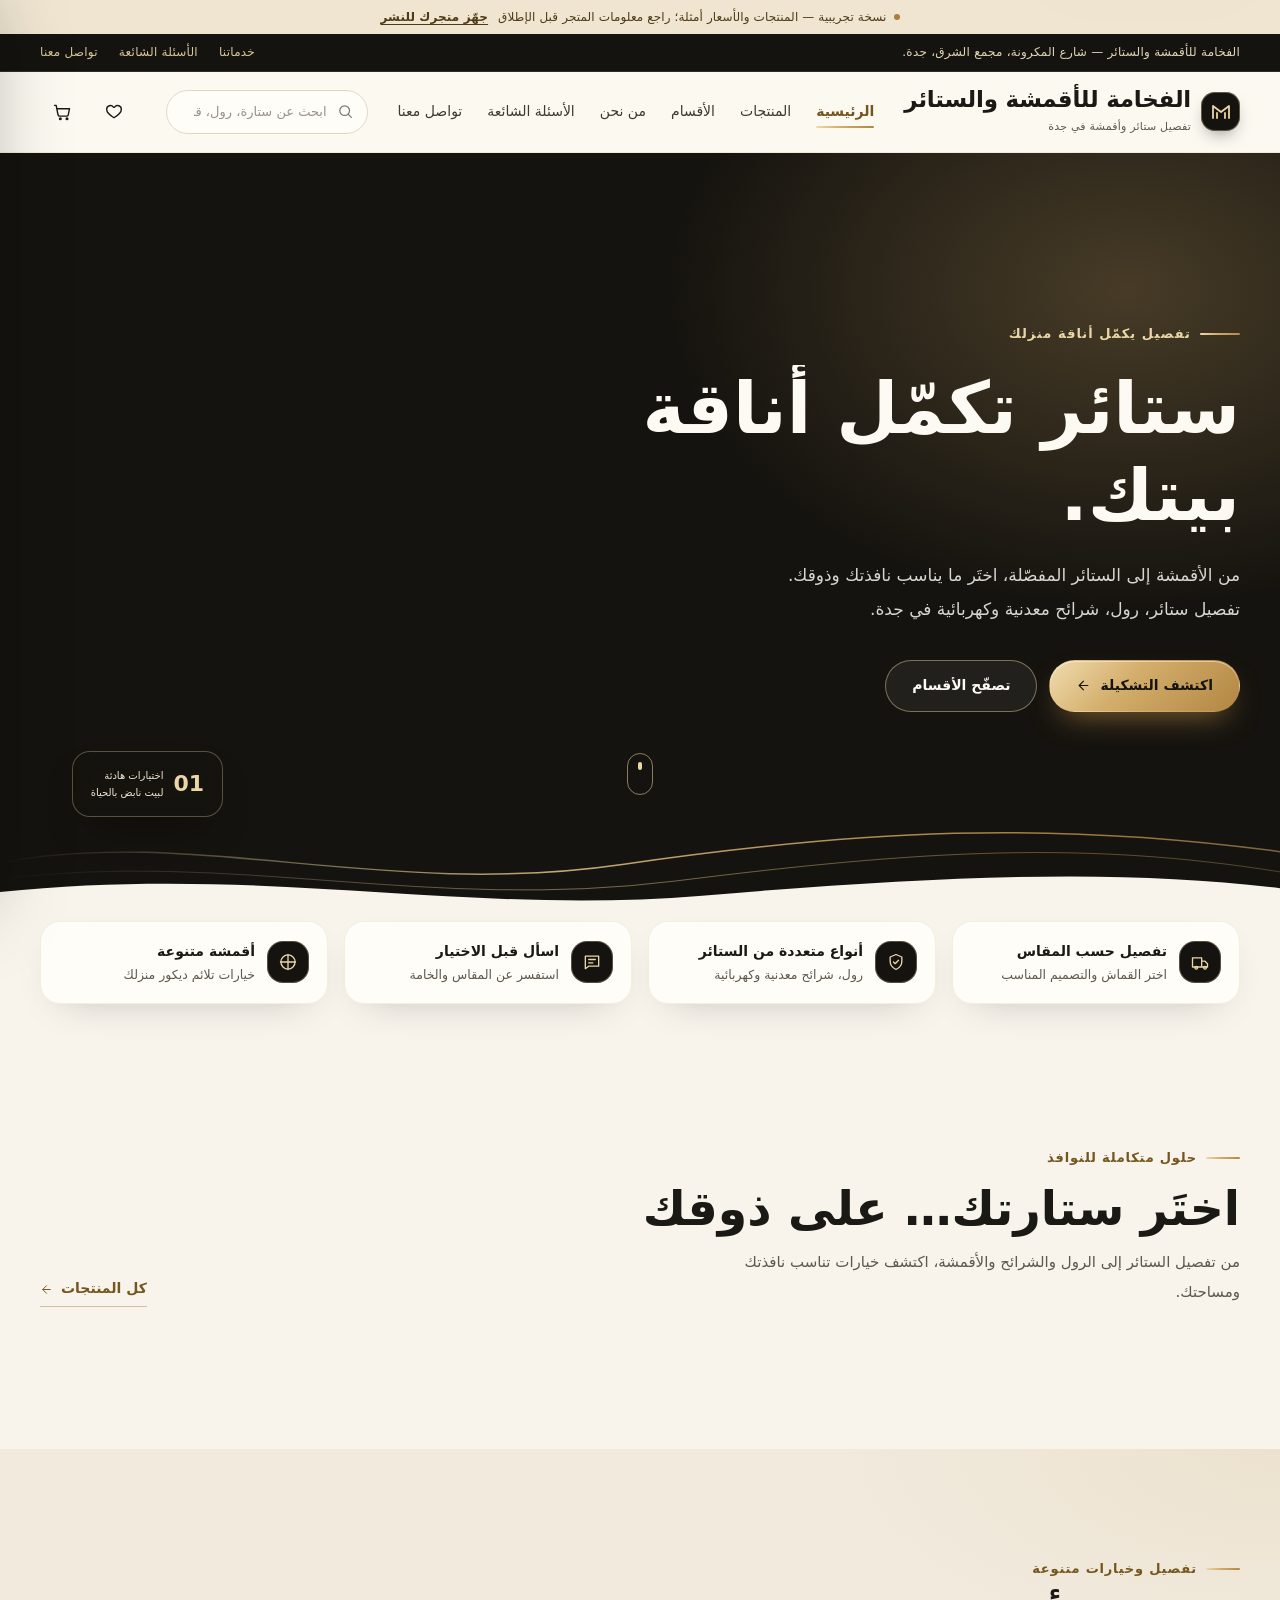
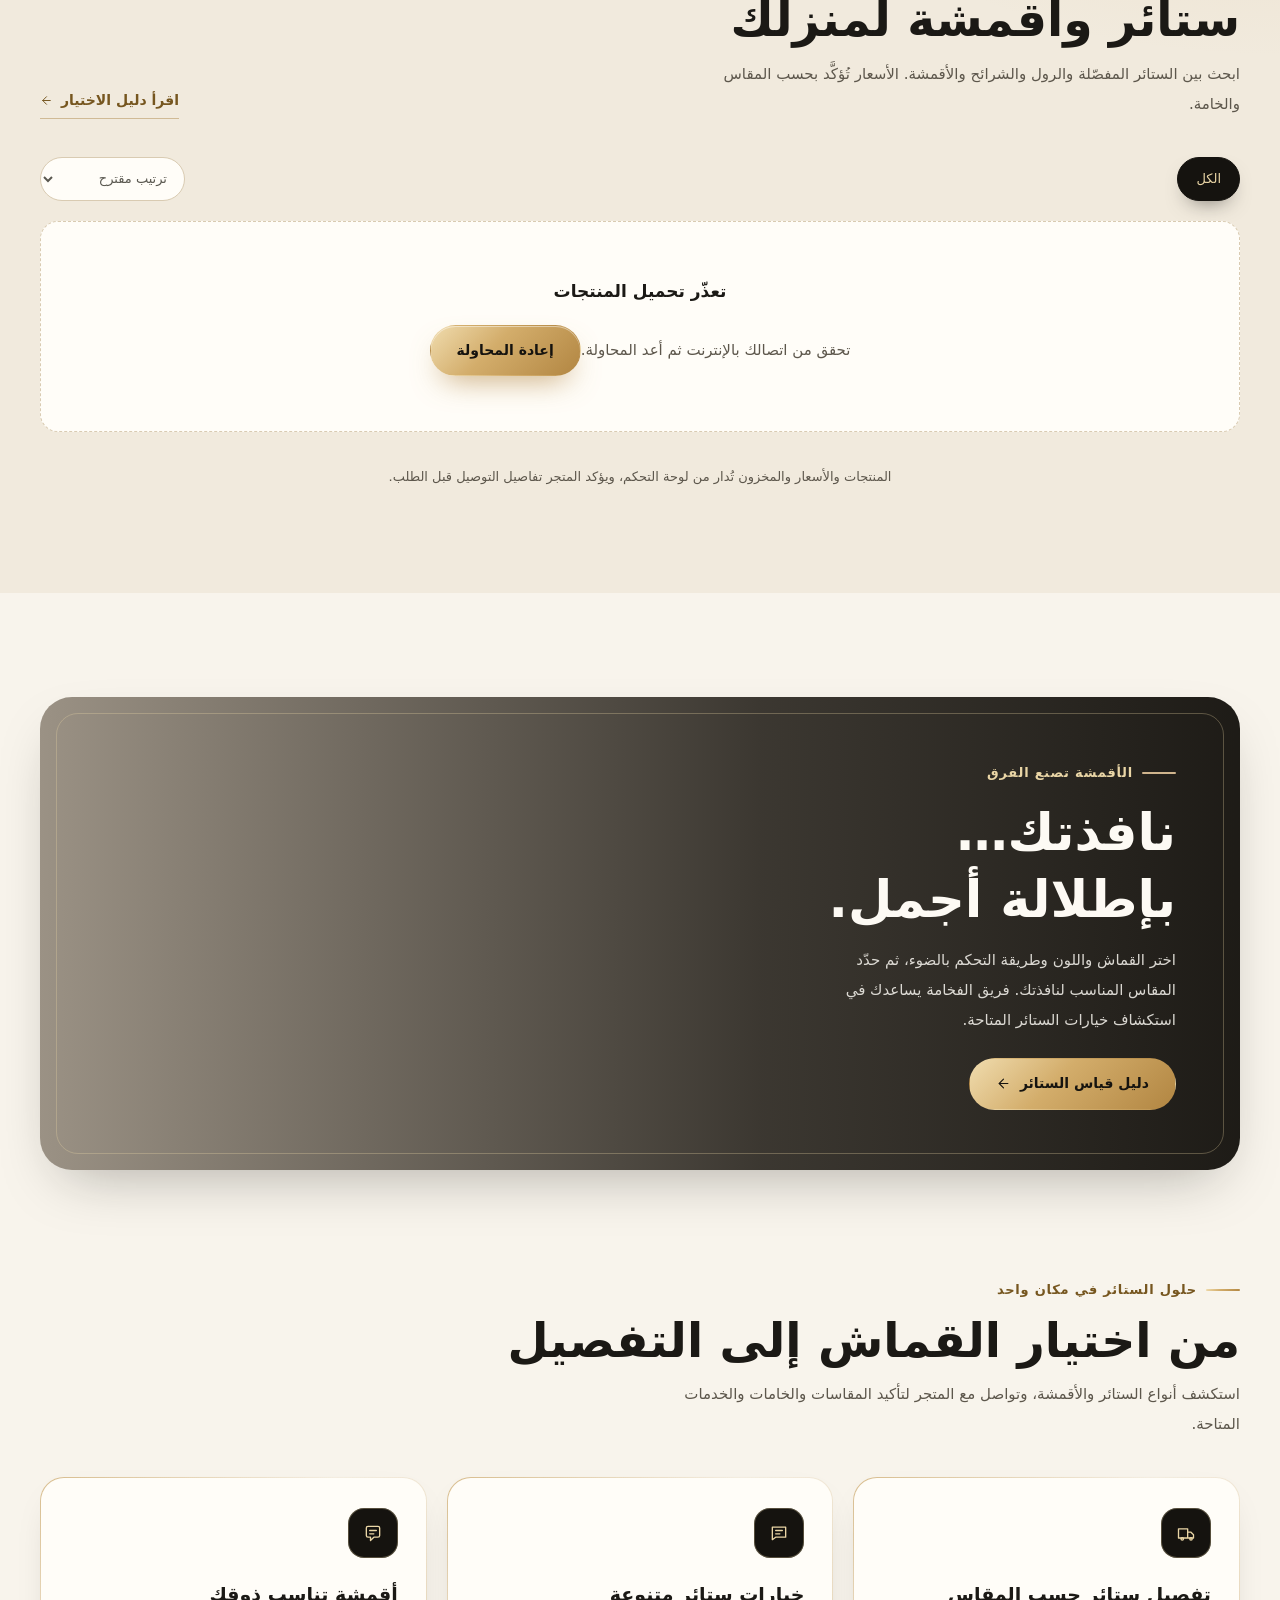
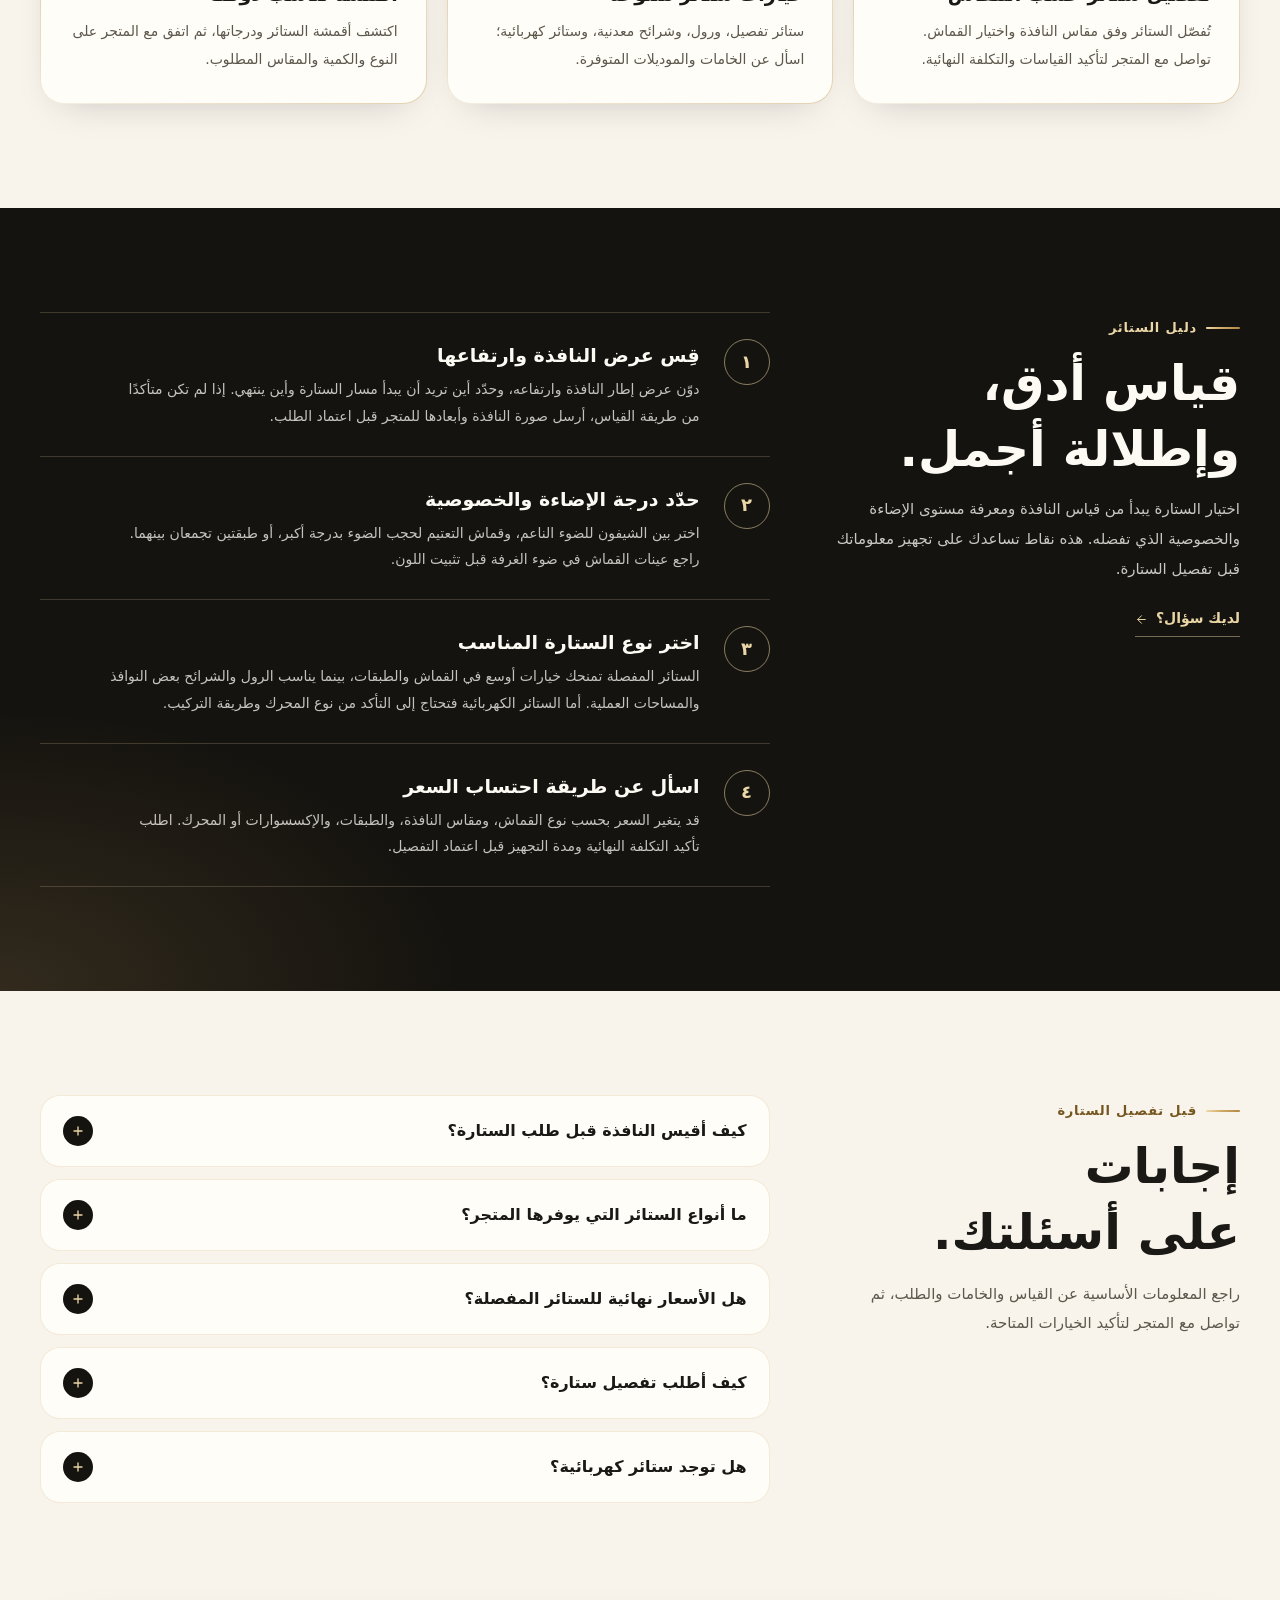
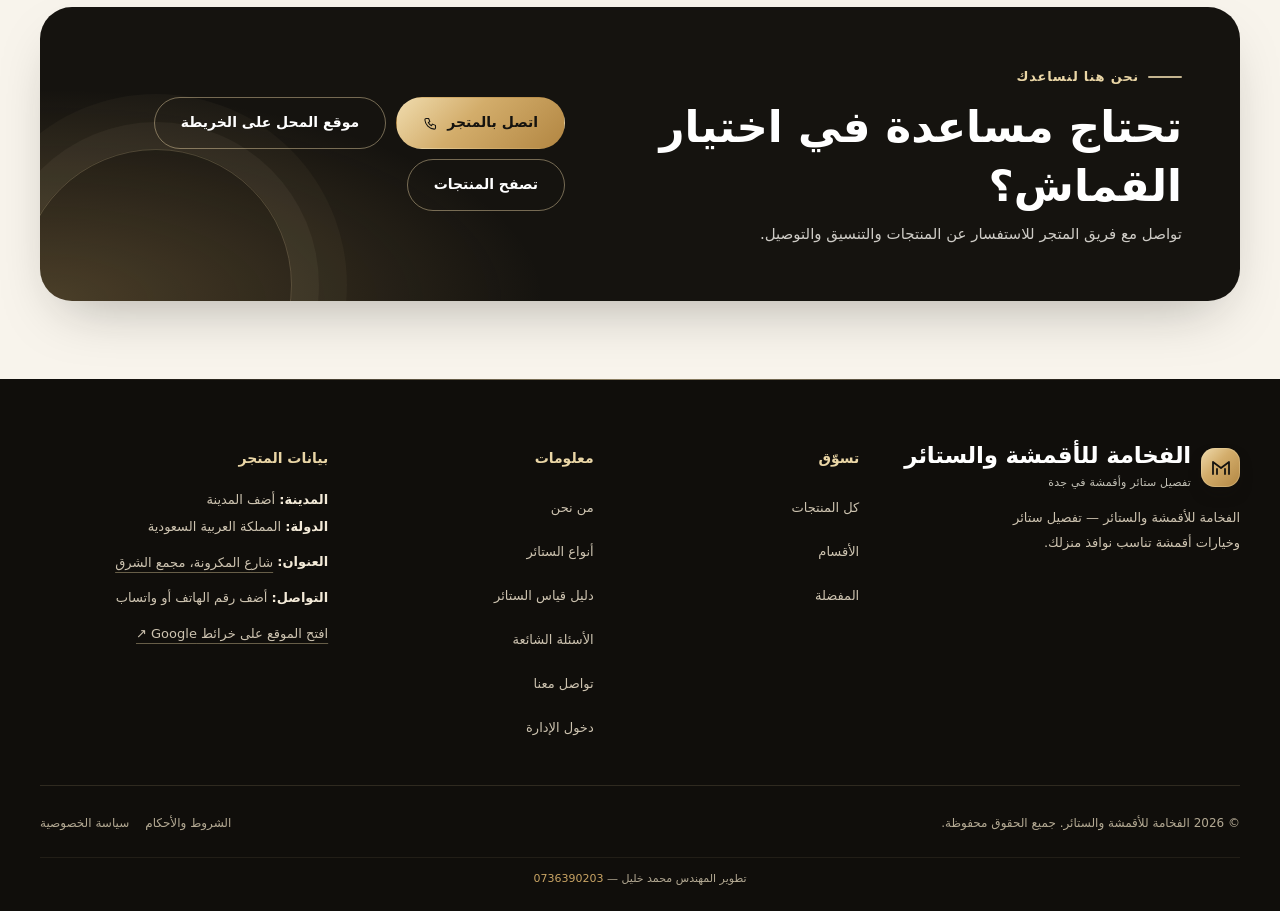
==== index.html @ 2dfe34b4 "Add developer credit and contact in storefront footer" ====
<!doctype html>
<html lang="ar" dir="rtl">
<head>
  <meta charset="utf-8">
  <meta name="viewport" content="width=device-width, initial-scale=1">
  <meta name="theme-color" content="#fdfaf4">
  <meta id="metaDescription" name="description" content="الفخامة للأقمشة والستائر في جدة: تفصيل ستائر، ستائر رول وشرائح معدنية وكهربائية، وأقمشة متنوعة. زورونا في شارع المكرونة، مجمع الشرق، حي مشرفة.">
  <meta id="robotsMeta" name="robots" content="noindex,nofollow">
  <meta property="og:type" content="website">
  <meta property="og:locale" content="ar_SA">
  <meta id="ogTitle" property="og:title" content="الفخامة للأقمشة والستائر | ستائر تفصيل في جدة">
  <meta id="ogDescription" property="og:description" content="تفصيل ستائر وأقمشة متنوعة في جدة، شارع المكرونة، مجمع الشرق.">
  <meta id="ogImage" property="og:image" content="/assets/wavy-11.jpg">
  <meta id="ogUrl" property="og:url" content="">
  <title>الفخامة للأقمشة والستائر | تفصيل ستائر في جدة</title>
  <link rel="icon" href="data:image/svg+xml,%3Csvg xmlns='http://www.w3.org/2000/svg' viewBox='0 0 40 40'%3E%3Crect width='40' height='40' rx='12' fill='%2315130f'/%3E%3Cpath d='M10 27V13l10 8 10-8v14' fill='none' stroke='%23ead6a6' stroke-width='2.4' stroke-linecap='round' stroke-linejoin='round'/%3E%3C/svg%3E">
  <link rel="manifest" href="/manifest.webmanifest">
  <link rel="icon" href="/icons/icon-192.png" sizes="192x192" type="image/png">
  <link rel="apple-touch-icon" href="/icons/apple-touch-icon.png">
  <link id="canonicalLink" rel="canonical" href="">
  <script>if(!matchMedia('(prefers-reduced-motion: reduce)').matches&&'IntersectionObserver' in window)document.documentElement.classList.add('reveal-on')</script>
  <link rel="preload" href="/assets/fonts/el-messiri-arabic-700-normal.woff2" as="font" type="font/woff2" crossorigin>
  <style>
    :root{
      --paper:#f8f6f0;--cream:#f3efe7;--white:#fffefa;--ink:#292720;--muted:#5d5b53;
      --line:#e7e2d8;--olive:#596654;--olive-dark:#44503f;--clay:#b77a5b;--sand:#e9e1d4;
      --gold:#b99b70;--shadow:0 16px 46px rgba(48,42,32,.09);--radius:22px;--max:1200px;
      --font:system-ui,-apple-system,"Segoe UI",Tahoma,Arial,sans-serif;
    }
    *{box-sizing:border-box}
    [hidden]{display:none!important}
    html{scroll-behavior:smooth;scroll-padding-top:105px}
    body{margin:0;background:var(--paper);color:var(--ink);font-family:var(--font);line-height:1.7}
    body.locked{overflow:hidden}
    a{color:inherit;text-decoration:none}
    button,input,select,textarea{font:inherit}
    button{cursor:pointer}
    img{display:block;max-width:100%}
    .container{width:min(var(--max),calc(100% - 48px));margin-inline:auto}
    .demo-ribbon{display:flex;justify-content:center;align-items:center;gap:10px;background:#eee8db;color:#635a4d;padding:7px 18px;font-size:11px;letter-spacing:.01em;text-align:center}
    .demo-ribbon span{display:inline-flex;align-items:center;gap:7px}
    .demo-dot{width:6px;height:6px;border-radius:50%;background:var(--clay);display:inline-block}
    .demo-ribbon a{font-weight:700;text-decoration:underline;text-underline-offset:3px}
    .announcement{background:var(--olive);color:#fff;padding:8px 0;font-size:11px;letter-spacing:.02em}
    .announcement-inner{display:flex;align-items:center;justify-content:space-between;gap:16px}
    .announcement p{margin:0;opacity:.94}
    .announcement-links{display:flex;gap:21px;align-items:center;white-space:nowrap}
    .announcement-links a{opacity:.92;transition:opacity .2s}.announcement-links a:hover{opacity:1}
    .site-header{position:sticky;top:0;z-index:30;background:rgba(248,246,240,.94);backdrop-filter:blur(16px);border-bottom:1px solid rgba(231,226,216,.75)}
    .header-inner{min-height:80px;display:flex;align-items:center;gap:30px}
    .brand{display:flex;align-items:center;gap:10px;flex:0 0 auto;min-width:178px}
    .brand-mark{width:39px;height:39px;border-radius:13px;background:var(--olive);color:#fff;display:grid;place-items:center}
    .brand-mark svg{width:24px;height:24px}
    .brand-name{font-size:22px;font-weight:800;line-height:1.12;letter-spacing:-.06em}
    .brand-tagline{font-size:9px;color:var(--muted);letter-spacing:.06em;display:block;margin-top:2px}
    .main-nav{display:flex;align-items:center;gap:25px;white-space:nowrap;font-size:12px;color:#514f48;flex:1}
    .main-nav a{position:relative;padding-block:8px;transition:color .2s}
    .main-nav a:after{content:"";position:absolute;bottom:2px;right:0;width:0;height:1px;background:var(--olive);transition:width .22s}
    .main-nav a:hover{color:var(--olive-dark)}.main-nav a:hover:after{width:100%}
    .header-search{height:42px;max-width:236px;min-width:180px;border:1px solid var(--line);background:#fffdfa;border-radius:999px;display:flex;align-items:center;gap:8px;padding:0 13px;color:#79766e;transition:border .2s,box-shadow .2s}
    .header-search:focus-within{border-color:#b4bba9;box-shadow:0 0 0 3px rgba(89,102,84,.08)}
    .header-search svg{width:17px;height:17px;flex:0 0 auto}
    .header-search input{width:100%;min-width:0;border:0;outline:0;background:transparent;font-size:11px;color:var(--ink)}
    .header-search input::placeholder{color:#96938b}
    .header-actions{display:flex;align-items:center;gap:8px;margin-right:auto}
    .icon-btn{width:39px;height:39px;border:0;background:transparent;color:var(--ink);border-radius:50%;display:grid;place-items:center;position:relative;transition:background .2s,color .2s}
    .icon-btn:hover{background:#eeebe3;color:var(--olive-dark)}.icon-btn.fav-view-active{background:#f2e5df;color:#a1584d}.icon-btn svg{width:20px;height:20px}
    .counter{position:absolute;top:-1px;left:-3px;min-width:16px;height:16px;padding:0 4px;border-radius:99px;background:var(--clay);color:white;font-size:9px;line-height:16px;text-align:center;font-style:normal;display:none}
    .counter.show{display:block}
    .menu-toggle{display:none}
    .search-toggle{display:none}
    .hero{position:relative;min-height:465px;display:flex;align-items:center;overflow:hidden;background-color:#e7dfd1;background-image:linear-gradient(to left,rgba(248,246,240,.98) 0%,rgba(248,246,240,.9) 27%,rgba(248,246,240,.35) 52%,rgba(248,246,240,0) 73%),url('/assets/wavy-11.jpg');background-size:cover;background-position:center}
    .hero:before{content:"";position:absolute;inset:0;background:linear-gradient(180deg,rgba(34,31,25,.02),rgba(34,31,25,.04));pointer-events:none}
    .hero-content{position:relative;z-index:1;width:min(520px,49%);margin-right:max(calc((100vw - var(--max))/2),24px);padding:58px 0 60px}
    .eyebrow{display:inline-flex;align-items:center;gap:9px;color:var(--olive);font-size:11px;font-weight:700;letter-spacing:.04em}
    .eyebrow:before{content:"";width:24px;height:1px;background:var(--gold)}
    .hero h1{white-space:pre-line;font-size:clamp(37px,4.7vw,62px);line-height:1.2;letter-spacing:-.055em;margin:17px 0 15px;font-weight:750;max-width:490px}
    .hero h1 span{color:var(--olive)}
    .hero-copy{max-width:410px;color:#656259;font-size:14px;line-height:2;margin:0 0 26px}
    .hero-ctas{display:flex;align-items:center;gap:12px;flex-wrap:wrap}
    .btn{border:1px solid transparent;border-radius:999px;padding:12px 22px;display:inline-flex;align-items:center;justify-content:center;gap:9px;min-height:46px;font-size:12px;font-weight:700;transition:transform .2s,background .2s,border .2s,box-shadow .2s}
    .btn:hover{transform:translateY(-2px)}
    .btn-primary{background:var(--olive);color:#fff;box-shadow:0 8px 20px rgba(72,84,67,.17)}.btn-primary:hover{background:var(--olive-dark);box-shadow:0 12px 26px rgba(72,84,67,.21)}
    .btn-outline{border-color:#cfc9bc;background:rgba(255,254,250,.68);color:var(--ink)}.btn-outline:hover{border-color:var(--olive);background:#fffefa}
    .btn svg{width:15px;height:15px}
    .hero-note{position:absolute;left:5.6%;bottom:28px;z-index:1;display:flex;gap:10px;align-items:center;padding:11px 15px;border:1px solid rgba(255,255,255,.7);background:rgba(255,254,250,.64);backdrop-filter:blur(10px);border-radius:14px;color:#625f57;font-size:10px;box-shadow:0 8px 25px rgba(46,40,32,.06)}
    .hero-note b{font-size:15px;color:var(--olive)}
    .benefits{padding:23px 0;border-bottom:1px solid var(--line);background:#fbf9f4}
    .benefits-grid{display:grid;grid-template-columns:repeat(4,1fr);gap:18px}
    .benefit{display:flex;align-items:center;gap:12px;padding:4px 10px;min-width:0}
    .benefit-icon{width:42px;height:42px;border-radius:14px;background:#eeece4;color:var(--olive);display:grid;place-items:center;flex:0 0 auto}
    .benefit-icon svg{width:20px;height:20px}
    .benefit b{display:block;font-size:11px;font-weight:700;margin-bottom:1px}.benefit small{font-size:9px;color:var(--muted);display:block;line-height:1.6}
    .section{padding:82px 0}
    .section-head{display:flex;align-items:end;justify-content:space-between;gap:25px;margin-bottom:27px}
    .section-head .eyebrow{margin-bottom:9px}
    .section-head h2,.section-title{font-size:clamp(24px,3vw,36px);letter-spacing:-.045em;line-height:1.28;margin:0;font-weight:750}
    .section-head p{margin:8px 0 0;color:var(--muted);font-size:12px;max-width:490px;line-height:1.9}
    .text-link{color:var(--olive);font-size:11px;font-weight:700;white-space:nowrap;display:inline-flex;align-items:center;gap:8px;border-bottom:1px solid #b4b9ab;padding-bottom:5px;transition:gap .2s}
    .text-link:hover{gap:13px}.text-link svg{width:13px;height:13px}
    .category-grid{display:grid;grid-template-columns:repeat(auto-fit,minmax(min(100%,260px),1fr));grid-auto-rows:240px;gap:15px}
    .category-card{position:relative;border-radius:18px;overflow:hidden;isolation:isolate;background:#e9e2d7;min-width:0;cursor:pointer}
    .category-card img{width:100%;height:100%;object-fit:cover;transition:transform .65s cubic-bezier(.2,.65,.25,1);position:absolute;inset:0;z-index:-2}
    .category-card:after{content:"";position:absolute;inset:0;z-index:-1;background:linear-gradient(to top,rgba(27,27,24,.66),rgba(27,27,24,.08) 58%,rgba(27,27,24,0) 100%)}
    .category-card:hover img{transform:scale(1.045)}
    .category-card-content{position:absolute;bottom:0;right:0;left:0;padding:21px 22px;color:white;display:flex;align-items:end;justify-content:space-between;gap:10px}
    .category-card h3{font-size:19px;margin:0 0 3px;letter-spacing:-.03em}.category-card p{margin:0;font-size:10px;color:rgba(255,255,255,.8)}
    .round-arrow{width:35px;height:35px;flex:0 0 auto;border:1px solid rgba(255,255,255,.55);border-radius:50%;display:grid;place-items:center;transition:background .2s,color .2s}
    .round-arrow svg{width:15px;height:15px}.category-card:hover .round-arrow{background:white;color:var(--ink)}
    .shop-section{background:var(--cream);border-block:1px solid #ece6dc}
    .toolbar{display:flex;align-items:center;justify-content:space-between;gap:14px;margin:22px 0 20px;flex-wrap:wrap}
    .filter-list{display:flex;gap:7px;align-items:center;flex-wrap:wrap}
    .filter-chip{border:1px solid #ded8ce;background:transparent;border-radius:999px;padding:8px 15px;font-size:10px;color:#6d6a61;transition:all .2s}
    .filter-chip:hover,.filter-chip.active{background:var(--olive);border-color:var(--olive);color:#fff}
    .sort-select{border:1px solid #ded8ce;background:rgba(255,254,250,.7);border-radius:999px;padding:9px 13px;color:#59574f;font-size:10px;outline:0;min-width:142px}
    .sort-select:focus{border-color:var(--olive)}
    .result-count{font-size:10px;color:var(--muted);margin-right:auto;padding-inline:6px}
    .product-grid{display:grid;grid-template-columns:repeat(4,minmax(0,1fr));gap:22px 16px}
    .product-card{min-width:0;position:relative}
    .product-image-wrap{position:relative;overflow:hidden;border-radius:16px;background:#e9e3d9;aspect-ratio:1/1.08}
    .product-image{width:100%;height:100%;object-fit:cover;transition:transform .5s ease}
    .product-card:hover .product-image{transform:scale(1.04)}
    .product-badge{position:absolute;top:12px;right:12px;border-radius:999px;background:rgba(255,254,250,.88);backdrop-filter:blur(8px);padding:5px 10px;font-size:9px;color:var(--olive);font-weight:700}
    .favorite-btn{position:absolute;top:10px;left:10px;width:34px;height:34px;border:0;border-radius:50%;background:rgba(255,254,250,.91);display:grid;place-items:center;color:#55534c;transition:transform .2s,color .2s,background .2s}
    .favorite-btn:hover{transform:scale(1.06)}.favorite-btn svg{width:17px;height:17px}.favorite-btn.active{color:#ad665a}.favorite-btn.active svg{fill:#ad665a;stroke:#ad665a}
    .quick-add{position:absolute;bottom:11px;right:11px;left:11px;border:0;border-radius:999px;background:rgba(255,254,250,.95);color:var(--ink);padding:10px 14px;font-size:10px;font-weight:700;opacity:0;transform:translateY(8px);transition:opacity .22s,transform .22s,background .2s;box-shadow:0 7px 18px rgba(24,23,19,.08)}
    .product-card:hover .quick-add,.quick-add:focus{opacity:1;transform:translateY(0)}.quick-add:hover{background:var(--olive);color:white}
    .product-info{padding:12px 2px 0}
    .product-category{font-size:9px;color:#8a867d;margin:0 0 4px}
    .product-name{font-size:13px;font-weight:700;margin:0;line-height:1.55}
    .product-bottom{display:flex;align-items:center;justify-content:space-between;gap:8px;margin-top:7px}
    .product-price{font-size:13px;font-weight:800;color:var(--ink)}.product-price small{font-size:9px;font-weight:500;color:var(--muted)}
    .rating{font-size:9px;color:#8a7652;display:flex;gap:4px;align-items:center;white-space:nowrap}.rating span{color:#bd955a;font-size:11px;letter-spacing:1px}
    .no-results{grid-column:1/-1;text-align:center;padding:55px 15px;color:var(--muted);background:rgba(255,254,250,.65);border-radius:18px;font-size:13px}
    .no-results b{display:block;color:var(--ink);font-size:17px;margin-bottom:5px}
    .product-footnote{font-size:9px;color:#87837b;text-align:center;margin:23px 0 0}
    .story-band{padding:30px 0 0}
    .story-card{min-height:320px;border-radius:25px;overflow:hidden;position:relative;background:#aaa092;display:flex;align-items:center;background-image:linear-gradient(to left,rgba(42,39,32,.84) 0%,rgba(42,39,32,.64) 38%,rgba(42,39,32,.08) 76%),url('/assets/wavy-17.jpg');background-position:center 55%;background-size:cover;color:#fff}
    .story-content{width:min(500px,55%);padding:48px 54px}
    .story-content .eyebrow{color:#e9dfcf}.story-content .eyebrow:before{background:#cfb48d}
    .story-content h2{font-size:clamp(27px,3.4vw,42px);line-height:1.32;letter-spacing:-.05em;margin:15px 0 11px}
    .story-content p{font-size:12px;color:rgba(255,255,255,.81);line-height:2;margin:0 0 23px;max-width:395px}
    .story-content .btn{background:#fffefa;color:var(--ink)}.story-content .btn:hover{background:#ede8dc}
    .services{padding-top:77px;padding-bottom:78px}
    .service-grid{display:grid;grid-template-columns:repeat(3,1fr);gap:14px;margin-top:28px}
    .service-card{border:1px solid var(--line);border-radius:18px;background:#fbf9f4;padding:24px 23px;min-height:175px;transition:transform .2s,border .2s,box-shadow .2s}
    .service-card:hover{transform:translateY(-3px);border-color:#d3d5c9;box-shadow:0 12px 28px rgba(48,42,32,.05)}
    .service-icon{width:42px;height:42px;border-radius:14px;background:#eeece4;color:var(--olive);display:grid;place-items:center;margin-bottom:15px}
    .service-icon svg{width:20px;height:20px}
    .service-card h3{font-size:14px;margin:0 0 5px}.service-card p{font-size:10px;color:var(--muted);line-height:1.85;margin:0}
    .guide-section{background:#eee9df;border-block:1px solid #e6dfd3}
    .guide-layout{display:grid;grid-template-columns:.72fr 1.28fr;gap:60px;align-items:start}
    .guide-intro{position:sticky;top:120px}
    .guide-intro h2{font-size:clamp(26px,3.2vw,38px);letter-spacing:-.045em;line-height:1.35;margin:12px 0}
    .guide-intro p{font-size:12px;color:var(--muted);line-height:2;margin:0 0 22px}
    .guide-items{border-top:1px solid #d9d2c5}
    .guide-item{padding:20px 0;border-bottom:1px solid #d9d2c5;display:grid;grid-template-columns:39px 1fr;gap:14px}
    .guide-number{width:33px;height:33px;border-radius:50%;border:1px solid #c7bba7;color:#857961;display:grid;place-items:center;font-size:10px}
    .guide-item h3{font-size:14px;margin:0 0 5px}.guide-item p{font-size:11px;color:#747168;line-height:1.9;margin:0;max-width:590px}
    .faq-layout{display:grid;grid-template-columns:.72fr 1.28fr;gap:60px;align-items:start}
    .faq-intro h2{font-size:clamp(26px,3.2vw,38px);letter-spacing:-.045em;line-height:1.35;margin:12px 0}
    .faq-intro p{font-size:12px;color:var(--muted);line-height:1.9}
    .faq-list{border-top:1px solid var(--line)}
    .faq-list details{border-bottom:1px solid var(--line)}
    .faq-list summary{list-style:none;cursor:pointer;padding:19px 0;font-size:13px;font-weight:700;display:flex;justify-content:space-between;align-items:center;gap:15px}
    .faq-list summary::-webkit-details-marker{display:none}
    .faq-list summary:after{content:"+";font-size:19px;font-weight:400;color:var(--olive);transition:transform .2s}
    .faq-list details[open] summary:after{content:"−"}
    .faq-list details p{margin:0;padding:0 0 19px;color:var(--muted);font-size:11px;line-height:1.95;max-width:700px}
    .contact-section{padding:0 0 78px}
    .contact-card{border-radius:23px;background:var(--olive);color:white;padding:37px 44px;display:flex;justify-content:space-between;align-items:center;gap:28px;position:relative;overflow:hidden}
    .contact-card:after{content:"";position:absolute;left:-20px;bottom:-120px;width:270px;height:270px;border:1px solid rgba(255,255,255,.15);border-radius:50%;box-shadow:0 0 0 27px rgba(255,255,255,.035),0 0 0 55px rgba(255,255,255,.025)}
    .contact-copy{position:relative;z-index:1}.contact-copy .eyebrow{color:#e1dfd2}.contact-copy .eyebrow:before{background:#c4b48f}
    .contact-copy h2{font-size:clamp(23px,3vw,34px);line-height:1.35;letter-spacing:-.04em;margin:10px 0 6px}
    .contact-copy p{font-size:11px;color:rgba(255,255,255,.77);margin:0}
    .contact-actions{display:flex;gap:10px;flex-wrap:wrap;position:relative;z-index:1}
    .contact-actions .btn-primary{background:#fffefa;color:var(--olive-dark);box-shadow:none}.contact-actions .btn-primary:hover{background:#f0ece2}
    .contact-actions .btn-outline{border-color:rgba(255,255,255,.42);color:white;background:transparent}.contact-actions .btn-outline:hover{background:rgba(255,255,255,.1)}
    .site-footer{background:#292c25;color:#f6f2e9;padding:46px 0 18px}
    .footer-top{display:grid;grid-template-columns:1.2fr .8fr .8fr 1fr;gap:35px;padding-bottom:35px}
    .footer-brand .brand{min-width:0;margin-bottom:14px}.footer-brand .brand-name{color:#fff}.footer-brand .brand-tagline{color:#c5c3b8}.footer-brand .brand-mark{background:#737d6b}
    .footer-brand p{font-size:10px;line-height:1.9;color:#c2c0b6;max-width:265px;margin:0}
    .footer-col h3{font-size:11px;color:#f5efe3;margin:4px 0 15px}
    .footer-links{display:grid;gap:9px}.footer-links a,.footer-links button{font-size:10px;color:#c5c3b8;transition:color .2s;text-align:right;background:none;border:0;padding:0}.footer-links a:hover,.footer-links button:hover{color:#fff}
    .footer-contact{font-size:10px;color:#c5c3b8;line-height:2.1}
    .footer-contact b{color:#f5efe3;font-weight:600}
    .footer-bottom{border-top:1px solid rgba(255,255,255,.13);padding-top:15px;display:flex;align-items:center;justify-content:space-between;gap:15px;color:#aead9f;font-size:9px}
    .footer-bottom p{margin:0}.footer-bottom .legal{display:flex;gap:16px;flex-wrap:wrap}
    .overlay{position:fixed;inset:0;background:rgba(32,31,27,.42);backdrop-filter:blur(3px);z-index:50;opacity:0;visibility:hidden;transition:opacity .25s,visibility .25s}
    .overlay.open{opacity:1;visibility:visible}
    .cart-drawer{position:fixed;z-index:51;top:0;left:0;width:min(430px,100%);height:100dvh;background:var(--paper);box-shadow:var(--shadow);transform:translateX(-105%);transition:transform .3s cubic-bezier(.2,.7,.2,1);display:flex;flex-direction:column}
    .cart-drawer.open{transform:translateX(0)}
    .drawer-head{padding:23px 24px 17px;border-bottom:1px solid var(--line);display:flex;align-items:center;justify-content:space-between}
    .drawer-head h2{font-size:19px;margin:0}.close-btn{border:0;background:transparent;width:35px;height:35px;border-radius:50%;display:grid;place-items:center;color:var(--ink)}.close-btn:hover{background:#ebe7df}.close-btn svg{width:19px;height:19px}
    .cart-items{padding:13px 22px;overflow:auto;flex:1}
    .cart-empty{height:100%;min-height:240px;display:flex;flex-direction:column;justify-content:center;align-items:center;text-align:center;color:var(--muted)}
    .cart-empty svg{width:46px;height:46px;color:#a9a79d;margin-bottom:14px}.cart-empty b{color:var(--ink);font-size:15px}.cart-empty p{font-size:11px;margin:5px 0 16px}
    .cart-line{display:grid;grid-template-columns:72px 1fr auto;gap:12px;padding:12px 0;border-bottom:1px solid var(--line);align-items:center}
    .cart-line img{width:72px;height:78px;border-radius:11px;object-fit:cover;background:#e8e2d8}
    .cart-line h3{font-size:11px;margin:0 0 4px}.cart-line .line-price{font-size:10px;color:#77736a;margin:0}
    .qty-control{display:flex;align-items:center;gap:9px;margin-top:8px;font-size:10px}.qty-control button{border:1px solid var(--line);background:#fffefa;width:23px;height:23px;border-radius:50%;display:grid;place-items:center;color:var(--ink)}
    .remove-line{border:0;background:none;color:#a19b8f;padding:5px;font-size:10px}.remove-line:hover{color:#a1584d}
    .drawer-bottom{border-top:1px solid var(--line);padding:17px 22px 22px;background:#fbf9f4}
    .subtotal-row{display:flex;justify-content:space-between;font-size:12px;font-weight:700;margin-bottom:4px}.shipping-note{color:var(--muted);font-size:9px;margin:0 0 15px}
    .drawer-bottom .btn{width:100%}.cart-disclaimer{font-size:9px;text-align:center;color:var(--muted);margin:10px 0 0}
    .modal-backdrop{position:fixed;inset:0;z-index:60;background:rgba(32,31,27,.5);backdrop-filter:blur(4px);display:none;align-items:center;justify-content:center;padding:20px}
    .modal-backdrop.open{display:flex}
    .modal-box{width:min(850px,100%);max-height:min(91dvh,780px);overflow:auto;border-radius:22px;background:var(--paper);box-shadow:var(--shadow);position:relative}
    .modal-close{position:absolute;top:14px;left:14px;z-index:2;width:36px;height:36px;background:rgba(255,254,250,.92);border:0;border-radius:50%;display:grid;place-items:center}
    .product-modal-layout{display:grid;grid-template-columns:1fr 1fr;min-height:420px}
    .modal-image{min-height:420px;background:#e9e3d9}.modal-image img{width:100%;height:100%;min-height:420px;object-fit:cover}
    .modal-info{padding:45px 35px;display:flex;flex-direction:column;justify-content:center}
    .modal-info .product-category{font-size:10px}.modal-info h2{font-size:25px;line-height:1.35;margin:6px 0 10px;letter-spacing:-.04em}
    .modal-info p{color:var(--muted);font-size:11px;line-height:2;margin:0 0 14px}
    .modal-info .modal-price{font-size:20px;font-weight:800;margin-bottom:14px}.modal-info .modal-note{font-size:9px;color:#938e83;margin-top:12px}
    .modal-info .btn{align-self:flex-start;min-width:170px}
    .order-modal{width:min(520px,100%);padding:32px}
    .order-modal h2{font-size:22px;letter-spacing:-.03em;margin:0 0 4px}.order-modal>p{font-size:11px;color:var(--muted);margin:0 0 19px}
    .form-grid{display:grid;grid-template-columns:1fr 1fr;gap:12px}
    .form-field{display:grid;gap:5px}.form-field.full{grid-column:1/-1}
    .form-field label{font-size:10px;font-weight:700}.form-field input,.form-field textarea{border:1px solid var(--line);background:#fffefa;border-radius:11px;padding:11px 12px;outline:0;font-size:11px;min-width:0}
    .form-field textarea{resize:vertical;min-height:72px}.form-field input:focus,.form-field textarea:focus{border-color:#9ea894;box-shadow:0 0 0 3px rgba(89,102,84,.08)}
    .order-modal .btn{width:100%;margin-top:16px}
    .form-disclaimer{font-size:9px;color:var(--muted);line-height:1.7;margin:10px 0 0}
    .toast{position:fixed;z-index:80;bottom:22px;left:50%;transform:translate(-50%,15px);background:#292c25;color:white;border-radius:999px;padding:11px 17px;font-size:11px;box-shadow:var(--shadow);opacity:0;visibility:hidden;transition:all .25s;max-width:min(90vw,460px);text-align:center}
    .toast.show{opacity:1;visibility:visible;transform:translate(-50%,0)}
    .sr-only{position:absolute;width:1px;height:1px;padding:0;margin:-1px;overflow:hidden;clip:rect(0,0,0,0);white-space:nowrap;border:0}
    @media (max-width:1080px){
      .header-inner{gap:18px}.brand{min-width:145px}.main-nav{gap:15px;font-size:11px}.header-search{min-width:160px;max-width:195px}.header-actions{gap:3px}
      .hero-content{width:48%}.section{padding:70px 0}.guide-layout,.faq-layout{gap:38px}
    }
    @media (max-width:880px){
      .container{width:min(var(--max),calc(100% - 36px))}.header-inner{min-height:72px;gap:12px}.main-nav{display:none;position:absolute;top:100%;right:0;left:0;background:var(--paper);padding:14px 22px 20px;border-bottom:1px solid var(--line);box-shadow:0 14px 20px rgba(40,37,30,.06);flex-direction:column;align-items:stretch;gap:0}.main-nav.open{display:flex}.main-nav a{padding:11px 2px;border-bottom:1px solid var(--line)}.main-nav a:last-child{border:0}.main-nav a:after{display:none}
      .header-search{display:none;position:absolute;top:calc(100% + 9px);right:18px;left:18px;max-width:none;width:auto;height:47px;box-shadow:var(--shadow);z-index:2}.header-search.open{display:flex}.search-toggle{display:grid}.menu-toggle{display:grid}.brand{min-width:0;margin-left:auto}.header-actions{margin-right:0}
      .hero{min-height:430px;background-position:43% center}.hero-content{margin-right:28px;width:53%;padding:48px 0}.hero h1{font-size:clamp(34px,6.2vw,53px)}.hero-copy{font-size:12px}.hero-note{left:18px;bottom:18px}
      .benefits-grid{grid-template-columns:repeat(2,1fr);row-gap:14px}.benefit{padding-inline:0}
      .product-grid{grid-template-columns:repeat(3,minmax(0,1fr));gap:20px 13px}.quick-add{opacity:1;transform:none}
      .story-card{min-height:300px}.story-content{padding:36px;width:58%}
      .guide-layout,.faq-layout{grid-template-columns:1fr;gap:24px}.guide-intro{position:static;max-width:620px}.faq-intro{max-width:620px}
      .footer-top{grid-template-columns:1fr 1fr;gap:28px}
    }
    @media (max-width:600px){
      .container{width:calc(100% - 30px)}.demo-ribbon{font-size:9px;padding:7px 9px;gap:5px}.demo-ribbon a{display:none}
      .announcement{font-size:9px}.announcement-inner{justify-content:center}.announcement-links{display:none}
      .header-inner{min-height:66px}.brand-mark{width:35px;height:35px;border-radius:11px}.brand-mark svg{width:22px}.brand-name{font-size:19px}.brand-tagline{font-size:8px}.header-actions{gap:0}.icon-btn{width:34px;height:36px}.icon-btn svg{width:18px;height:18px}
      .hero{min-height:540px;align-items:flex-end;background-position:39% center;background-image:linear-gradient(to top,rgba(248,246,240,.98) 0%,rgba(248,246,240,.94) 32%,rgba(248,246,240,.58) 54%,rgba(248,246,240,.04) 77%),url('/assets/wavy-11.jpg')}
      .hero-content{width:100%;margin:0;padding:220px 21px 47px}.hero h1{font-size:39px;max-width:380px;margin:12px 0}.hero-copy{font-size:11px;line-height:1.9;max-width:360px;margin-bottom:18px}.hero-ctas{gap:8px}.hero-ctas .btn{padding:10px 16px;min-height:42px;font-size:10px}
      .hero-note{left:auto;right:16px;top:15px;bottom:auto;padding:8px 11px;font-size:9px}.hero-note b{font-size:13px}
      .benefits{padding:18px 0}.benefits-grid{gap:13px 9px}.benefit{gap:8px}.benefit-icon{width:35px;height:35px;border-radius:11px}.benefit-icon svg{width:17px}.benefit b{font-size:9px}.benefit small{font-size:8px}
      .section{padding:57px 0}.section-head{align-items:flex-start;margin-bottom:20px;gap:15px;flex-direction:column}.section-head h2,.section-title{font-size:27px}.section-head p{font-size:10px}.text-link{font-size:10px}
      .category-grid{grid-template-columns:1fr 1fr;grid-auto-rows:170px;gap:9px}.category-card:only-child,.category-card:last-child:nth-child(odd){grid-column:1/-1}.category-card-content{padding:14px}.category-card h3{font-size:15px}.category-card p{font-size:8px}.round-arrow{width:29px;height:29px}
      .toolbar{align-items:flex-start;margin:17px 0;gap:10px}.filter-list{gap:6px}.filter-chip{font-size:9px;padding:7px 11px}.sort-select{font-size:9px;min-width:125px;padding:8px 10px}.result-count{width:100%;order:3;margin-right:0}
      .product-grid{grid-template-columns:repeat(2,minmax(0,1fr));gap:18px 10px}.product-image-wrap{border-radius:13px;aspect-ratio:1/1.08}.product-badge{top:8px;right:8px;padding:4px 8px;font-size:8px}.favorite-btn{top:7px;left:7px;width:30px;height:30px}.favorite-btn svg{width:15px}.quick-add{bottom:7px;right:7px;left:7px;padding:8px;font-size:9px}.product-info{padding-top:9px}.product-category{font-size:8px}.product-name{font-size:11px}.product-price{font-size:11px}.rating{font-size:8px}.rating span{font-size:9px}
      .product-footnote{font-size:8px;line-height:1.8}
      .story-band{padding-top:0}.story-card{min-height:395px;align-items:flex-end;background-position:38% center;background-image:linear-gradient(to top,rgba(38,36,31,.9) 0%,rgba(38,36,31,.66) 40%,rgba(38,36,31,.12) 90%),url('/assets/wavy-17.jpg')}.story-content{width:100%;padding:25px 22px}.story-content h2{font-size:29px;margin:10px 0}.story-content p{font-size:10px;line-height:1.9;margin-bottom:17px}
      .services{padding-top:57px;padding-bottom:57px}.service-grid{grid-template-columns:1fr;gap:9px;margin-top:20px}.service-card{min-height:0;padding:17px;display:grid;grid-template-columns:38px 1fr;column-gap:12px;align-items:start}.service-icon{width:36px;height:36px;border-radius:11px;grid-row:span 2;margin:0}.service-icon svg{width:18px}.service-card h3{font-size:12px;margin:1px 0 3px}.service-card p{font-size:9px;line-height:1.75}
      .guide-layout,.faq-layout{gap:20px}.guide-intro h2,.faq-intro h2{font-size:27px}.guide-intro p,.faq-intro p{font-size:10px}.guide-item{grid-template-columns:31px 1fr;gap:11px;padding:15px 0}.guide-number{width:28px;height:28px}.guide-item h3{font-size:12px}.guide-item p{font-size:9px}
      .faq-list summary{font-size:11px;padding:15px 0}.faq-list details p{font-size:9px}
      .contact-section{padding-bottom:57px}.contact-card{padding:24px 21px;align-items:flex-start;flex-direction:column;gap:17px}.contact-copy h2{font-size:25px}.contact-copy p{font-size:9px}.contact-actions{gap:8px}.contact-actions .btn{font-size:9px;min-height:39px;padding:9px 14px}
      .site-footer{padding-top:34px}.footer-top{grid-template-columns:1fr 1fr;gap:24px 15px;padding-bottom:25px}.footer-brand{grid-column:1/-1}.footer-brand p{max-width:340px}.footer-col h3{font-size:10px;margin-bottom:11px}.footer-links{gap:7px}.footer-links a,.footer-links button,.footer-contact{font-size:9px}.footer-bottom{align-items:flex-start;flex-direction:column;font-size:8px;gap:8px}
      .cart-drawer{width:min(100%,410px)}.drawer-head{padding:18px 18px 14px}.cart-items{padding-inline:16px}.drawer-bottom{padding:15px 16px 18px}
      .modal-backdrop{padding:10px}.modal-box{border-radius:18px;max-height:94dvh}.product-modal-layout{grid-template-columns:1fr}.modal-image,.modal-image img{min-height:220px;height:240px}.modal-info{padding:20px}.modal-info h2{font-size:21px}.modal-info p{margin-bottom:8px}.modal-info .modal-price{font-size:17px;margin-bottom:10px}.order-modal{padding:24px 18px}.form-grid{grid-template-columns:1fr}.form-field.full{grid-column:auto}
    }
    .sr-only{position:absolute;width:1px;height:1px;padding:0;margin:-1px;overflow:hidden;clip:rect(0,0,0,0);white-space:nowrap;border:0}
    .skip-link{position:absolute;inset-inline-start:10px;top:-80px;z-index:100;background:#fffefa;color:var(--ink);padding:12px 18px;border-radius:10px;box-shadow:var(--shadow);font-weight:700}.skip-link:focus{top:10px}
    :where(a,button,input,select,textarea,summary,[tabindex]):focus-visible{outline:3px solid var(--olive-dark);outline-offset:3px;border-radius:6px}
    main:focus{outline:none}
    .noscript-note{margin:0;padding:12px 18px;background:#fff3cd;color:#664d03;text-align:center}
    .admin-bar{display:flex;flex-wrap:wrap;gap:6px 18px;align-items:center;justify-content:center;background:#292d26;color:#f5f1e8;padding:8px 14px;font-size:13px}.admin-bar[hidden]{display:none}
    .admin-bar a{color:#e9d9b8;font-weight:700;text-decoration:underline;text-underline-offset:3px;padding:6px 2px}
    .gallery-view{display:flex;flex-direction:column;min-width:0;background:#e9e3d9}.gallery-view .modal-image{flex:1}
    .gallery-thumbs{display:flex;gap:8px;padding:10px;overflow-x:auto;background:#f3efe7}
    .gthumb{flex:0 0 auto;width:62px;height:62px;padding:0;border:2px solid transparent;border-radius:10px;overflow:hidden;background:#e9e3d9;cursor:pointer}.gthumb img{width:100%;height:100%;object-fit:cover}.gthumb.active{border-color:var(--olive-dark)}
    .modal-actions{display:flex;flex-wrap:wrap;gap:8px;margin-top:12px}.modal-actions .btn{flex:1 1 auto;min-height:44px}
    .consent{display:flex;gap:10px;align-items:flex-start;font-size:13px;line-height:1.7;margin:4px 0 16px;color:var(--muted)}.consent input{width:22px;height:22px;margin-top:2px;accent-color:var(--olive)}
    .on-request{font-size:13px;font-weight:700;color:var(--olive-dark)}
    @media (prefers-reduced-motion:reduce){html{scroll-behavior:auto}*,*:before,*:after{transition:none!important;animation:none!important}}
  
    /* readability-floor:start — phone screens: text is never smaller than 11px (labels) / 12px (copy) / 13px (names, prices) */
    @media (max-width:600px){
      .demo-ribbon{font-size:12px}
      .announcement{font-size:12px}
      .brand-tagline{font-size:11px}
      .header-search input{font-size:13px}
      .counter{font-size:10px}
      .eyebrow{font-size:13px}
      .hero-note{font-size:12px}
      .benefit b{font-size:12px}
      .benefit small{font-size:11px}
      .text-link{font-size:12px}
      .category-card p{font-size:11px}
      .filter-chip{font-size:12px}
      .sort-select{font-size:12px}
      .result-count{font-size:12px}
      .product-badge{font-size:11px}
      .quick-add{font-size:12px}
      .product-category{font-size:11px}
      .product-price small{font-size:12px}
      .rating{font-size:11px}
      .rating span{font-size:12px}
      .product-footnote{font-size:11px}
      .service-card p{font-size:12px}
      .guide-number{font-size:12px}
      .guide-item p{font-size:12px}
      .faq-list details p{font-size:12px}
      .contact-copy p{font-size:12px}
      .footer-brand p{font-size:12px}
      .footer-col h3{font-size:12px}
      .footer-links a,.footer-links button{font-size:12px}
      .footer-contact{font-size:12px}
      .footer-bottom{font-size:11px}
      .cart-empty p{font-size:13px}
      .cart-line h3{font-size:13px}
      .cart-line .line-price{font-size:12px}
      .qty-control{font-size:12px}
      .remove-line{font-size:12px}
      .shipping-note{font-size:12px}
      .cart-disclaimer{font-size:12px}
      .modal-info .product-category{font-size:12px}
      .modal-info p{font-size:13px}
      .modal-info .modal-note{font-size:12px}
      .order-modal>p{font-size:13px}
      .form-field label{font-size:12px}
      .form-field input,.form-field textarea{font-size:13px}
      .form-disclaimer{font-size:12px}
      .toast{font-size:13px}
      .main-nav{font-size:13px}
      .hero-copy{font-size:13px}
      .hero-ctas .btn{font-size:12px}
      .section-head p{font-size:12px}
      .product-name{font-size:13px}
      .product-price{font-size:13px}
      .story-content p{font-size:12px}
      .guide-intro p,.faq-intro p{font-size:12px}
      .faq-list summary{font-size:13px}
      .contact-actions .btn{font-size:12px}
      .footer-links a,.footer-links button,.footer-contact{font-size:12px}
      /* the brand may shrink/wrap instead of pushing the header actions off-screen (overflowed ~15px at 390px) */
      .brand{flex:0 1 auto;min-width:0}.brand-name{font-size:16px;letter-spacing:-.04em}.header-actions{flex:0 0 auto}
    }
    /* readability-floor:end */
    /* luxe:start — "night & champagne" identity layered over the base styles. Motion respects prefers-reduced-motion. */
    @font-face{font-family:"Messiri";font-style:normal;font-weight:500 600;font-display:swap;src:url(/assets/fonts/el-messiri-arabic-600-normal.woff2) format("woff2");unicode-range:U+0600-06FF,U+0750-077F,U+0870-08FF,U+200C-200E,U+2010-2011,U+204F,U+2E41,U+FB50-FDFF,U+FE70-FEFC}
    @font-face{font-family:"Messiri";font-style:normal;font-weight:700 900;font-display:swap;src:url(/assets/fonts/el-messiri-arabic-700-normal.woff2) format("woff2");unicode-range:U+0600-06FF,U+0750-077F,U+0870-08FF,U+200C-200E,U+2010-2011,U+204F,U+2E41,U+FB50-FDFF,U+FE70-FEFC}
    @font-face{font-family:"Messiri";font-style:normal;font-weight:500 600;font-display:swap;src:url(/assets/fonts/el-messiri-latin-600-normal.woff2) format("woff2");unicode-range:U+0000-00FF,U+0131,U+0152-0153,U+2000-206F,U+20AC,U+2122,U+2212,U+FEFF,U+FFFD}
    @font-face{font-family:"Messiri";font-style:normal;font-weight:700 900;font-display:swap;src:url(/assets/fonts/el-messiri-latin-700-normal.woff2) format("woff2");unicode-range:U+0000-00FF,U+0131,U+0152-0153,U+2000-206F,U+20AC,U+2122,U+2212,U+FEFF,U+FFFD}
    :root{
      --night:#15130f;--night-2:#1e1a15;--night-3:#2a251e;--ivory:#fdfaf4;--paper:#f8f4ec;--cream:#f1eadd;--white:#fffdf8;
      --ink:#1b1915;--muted:#5d574c;--line:#e6dccb;
      --gold:#c9a464;--gold-2:#ead6a6;--gold-3:#a8803f;--gold-ink:#76561f;--gold-grad:linear-gradient(135deg,#f0dcae 0%,#d3ad6b 42%,#b28642 100%);
      --olive:#76561f;--olive-dark:#5a4116;--clay:#b8894a;--sand:#ece2d0;
      --shadow:0 24px 60px -24px rgba(21,19,15,.35);--shadow-soft:0 14px 40px -22px rgba(21,19,15,.28);
      --radius:24px;--ease:cubic-bezier(.2,.75,.2,1);--spring:cubic-bezier(.34,1.56,.64,1);
      --font:system-ui,-apple-system,"Segoe UI",Tahoma,Arial,sans-serif;
      --display:"Messiri",system-ui,Georgia,serif;
    }
    ::selection{background:var(--gold-2);color:var(--night)}
    body{background:var(--paper);color:var(--ink);font-size:15px;-webkit-font-smoothing:antialiased;text-rendering:optimizeLegibility}
    h1,h2,h3,.brand-name,.section-title{font-family:var(--display)}
    :where(a,button,input,select,textarea,summary,[tabindex]):focus-visible{outline:3px solid var(--gold-ink);outline-offset:3px;box-shadow:0 0 0 6px rgba(253,250,244,.9)}
    .on-dark :where(a,button,input,select,textarea,summary,[tabindex]):focus-visible,.hero :focus-visible,.site-footer :focus-visible,.announcement :focus-visible{outline-color:var(--gold-2);box-shadow:0 0 0 6px rgba(21,19,15,.6)}

    /* top bars + header */
    .demo-ribbon{background:#efe5d1;color:#4f3a15;font-size:12px}
    .demo-dot{background:var(--gold-3);box-shadow:0 0 0 0 rgba(168,128,63,.6);animation:pulse-dot 2.4s infinite}
    .announcement{background:var(--night);color:#efe2c4;font-size:12px;border-bottom:1px solid rgba(234,214,166,.14)}
    .announcement-links a{color:var(--gold-2)}
    .site-header{background:rgba(253,250,244,.78);backdrop-filter:saturate(1.5) blur(20px);-webkit-backdrop-filter:saturate(1.5) blur(20px);border-bottom:1px solid rgba(201,164,100,.18);transition:box-shadow .4s var(--ease),background .4s}
    .site-header.scrolled{background:rgba(253,250,244,.92);box-shadow:0 12px 34px -18px rgba(21,19,15,.35)}
    .header-inner{transition:min-height .4s var(--ease)}
    .site-header.scrolled .header-inner{min-height:68px}
    .brand-mark{background:var(--night);color:var(--gold-2);border-radius:14px;box-shadow:inset 0 0 0 1px rgba(234,214,166,.35),0 8px 18px -8px rgba(21,19,15,.6);position:relative;overflow:hidden}
    .brand-mark:after{content:"";position:absolute;inset:0;background:linear-gradient(115deg,transparent 35%,rgba(255,244,214,.55) 50%,transparent 65%);transform:translateX(-120%);animation:sheen 5.5s var(--ease) 1.2s infinite}
    .brand-name{font-weight:700;letter-spacing:-.01em;font-size:23px}
    .brand-tagline{font-size:11px;letter-spacing:.02em;color:var(--muted)}
    .main-nav{font-size:14px;color:#3f3a31}
    .main-nav a:after{height:2px;border-radius:2px;background:var(--gold-grad)}
    .main-nav a:hover{color:var(--gold-ink)}
    .header-search{background:var(--white);border-color:#e3d7c2;height:44px}
    .header-search input{font-size:13px}
    .header-search:focus-within{border-color:var(--gold);box-shadow:0 0 0 4px rgba(201,164,100,.18)}
    .icon-btn:hover{background:#f1e7d4;color:var(--gold-ink)}
    .counter{background:var(--gold-grad);color:var(--night);font-weight:800;font-size:10px;box-shadow:0 4px 10px -3px rgba(168,128,63,.7)}
    .counter.bump{animation:bump .6s var(--spring)}
    .scroll-progress{position:fixed;top:0;right:0;left:0;height:3px;z-index:90;background:var(--gold-grad);transform-origin:100% 50%;transform:scaleX(var(--progress,0));pointer-events:none}
    @supports (animation-timeline:scroll()){.scroll-progress{animation:grow-x linear both;animation-timeline:scroll(root)}}

    /* hero */
    .hero{min-height:min(86vh,760px);background:var(--night);color:var(--ivory);isolation:isolate}
    .hero:before{inset:-3%;z-index:-2;background:url('/assets/wavy-11.jpg') center/cover no-repeat;transform-origin:30% 45%;animation:kenburns 28s ease-in-out infinite alternate}
    .hero:after{content:"";position:absolute;inset:0;z-index:-1;pointer-events:none;background:radial-gradient(ellipse 60% 70% at 88% 18%,rgba(201,164,100,.28),transparent 60%),linear-gradient(270deg,rgba(21,19,15,.95) 0%,rgba(21,19,15,.86) 28%,rgba(21,19,15,.45) 60%,rgba(21,19,15,.2) 100%)}
    .hero-content{padding:84px 0 120px;width:min(600px,52%)}
    .hero-content>*{animation:rise 1s var(--ease) both}
    .hero-content>:nth-child(2){animation-delay:.12s}.hero-content>:nth-child(3){animation-delay:.24s}.hero-content>:nth-child(4){animation-delay:.36s}
    .hero .eyebrow{color:var(--gold-2);font-size:13px;letter-spacing:.08em}
    .hero .eyebrow:before{width:40px;background:var(--gold-grad)}
    .hero h1{font-weight:700;font-size:clamp(42px,5.6vw,78px);line-height:1.22;letter-spacing:0;max-width:600px;margin:20px 0 18px;color:var(--ivory);background:linear-gradient(100deg,#fdfaf4 0%,#fdfaf4 38%,#f3dcaa 48%,#fff6df 52%,#fdfaf4 62%,#fdfaf4 100%);background-size:260% 100%;-webkit-background-clip:text;background-clip:text;-webkit-text-fill-color:transparent;animation:rise 1s var(--ease) .12s both,shimmer 7s linear 1.4s infinite}
    .hero-copy{color:rgba(253,250,244,.84);font-size:17px;line-height:2;max-width:470px;margin-bottom:34px}
    .hero .btn-outline{border-color:rgba(234,214,166,.45);background:rgba(253,250,244,.06);color:var(--ivory);backdrop-filter:blur(8px)}
    .hero .btn-outline:hover{background:rgba(253,250,244,.14);border-color:var(--gold-2)}
    .hero-note{left:5.6%;bottom:96px;background:rgba(21,19,15,.42);border:1px solid rgba(234,214,166,.32);color:#f2e8d4;border-radius:18px;padding:13px 18px;box-shadow:0 20px 40px -20px rgba(0,0,0,.6);animation:float-y 6s ease-in-out infinite}
    .hero-note b{color:var(--gold-2);font-family:var(--display);font-size:22px}
    .hero-silk{position:absolute;left:0;right:0;bottom:-1px;width:100%;height:110px;z-index:0;pointer-events:none}
    .hero-silk .silk-a{animation:drift 14s ease-in-out infinite alternate}
    .hero-silk .silk-b{animation:drift 19s ease-in-out -6s infinite alternate-reverse}
    .hero-silk .silk-fill{fill:var(--paper)}
    .hero-scroll{position:absolute;bottom:118px;right:50%;transform:translateX(50%);width:26px;height:42px;border:1.5px solid rgba(234,214,166,.55);border-radius:14px;z-index:1}
    .hero-scroll:after{content:"";position:absolute;top:8px;right:50%;width:4px;height:8px;margin-right:-2px;border-radius:2px;background:var(--gold-2);animation:scroll-dot 2s var(--ease) infinite}

    /* buttons */
    .btn{font-size:14px;font-weight:700;min-height:50px;padding:13px 26px;transition:transform .35s var(--spring),box-shadow .35s var(--ease),background .3s,color .3s,border-color .3s;position:relative;overflow:hidden;isolation:isolate}
    .btn:hover{transform:translateY(-3px)}
    .btn:active{transform:translateY(0) scale(.98)}
    .btn-primary{background:var(--gold-grad);color:var(--night);box-shadow:0 14px 30px -12px rgba(178,134,66,.75),inset 0 1px 0 rgba(255,255,255,.45)}
    .btn-primary:hover{background:var(--gold-grad);color:var(--night);box-shadow:0 20px 38px -12px rgba(178,134,66,.85),inset 0 1px 0 rgba(255,255,255,.5)}
    .btn-primary:before{content:"";position:absolute;inset:0;z-index:-1;background:linear-gradient(115deg,transparent 30%,rgba(255,255,255,.55) 50%,transparent 70%);transform:translateX(-130%);transition:transform .9s var(--ease)}
    .btn-primary:hover:before{transform:translateX(130%)}
    .btn-outline{border-color:#d7c8ad;background:rgba(255,253,248,.7)}
    .btn-outline:hover{border-color:var(--gold);background:var(--white)}

    /* section heads */
    .eyebrow{color:var(--gold-ink);font-size:13px;font-weight:700;letter-spacing:.06em}
    .eyebrow:before{width:34px;height:2px;border-radius:2px;background:var(--gold-grad)}
    .section{padding:104px 0}
    .section-head{margin-bottom:38px}
    .section-head h2,.section-title{font-size:clamp(30px,3.7vw,48px);font-weight:700;letter-spacing:0;line-height:1.3}
    .section-head p{font-size:15px;line-height:2;color:var(--muted);max-width:560px}
    .text-link{color:var(--gold-ink);font-size:14px;border-bottom:1px solid rgba(168,128,63,.45)}

    /* benefits */
    .benefits{background:var(--paper);border-bottom:0;padding:8px 0 34px;position:relative;z-index:1}
    .benefits-grid{gap:16px}
    .benefit{background:var(--white);border:1px solid rgba(201,164,100,.18);border-radius:20px;padding:18px;box-shadow:var(--shadow-soft);transition:transform .45s var(--ease),box-shadow .45s var(--ease),border-color .45s}
    .benefit:hover{transform:translateY(-4px);border-color:rgba(201,164,100,.5);box-shadow:0 24px 46px -24px rgba(21,19,15,.4)}
    .benefit-icon,.service-icon{background:var(--night);color:var(--gold-2);border-radius:16px;box-shadow:inset 0 0 0 1px rgba(234,214,166,.3);transition:transform .5s var(--spring)}
    .benefit:hover .benefit-icon,.service-card:hover .service-icon{transform:rotate(-8deg) scale(1.08)}
    .benefit b{font-size:14px}.benefit small{font-size:12.5px;color:var(--muted)}

    /* categories */
    .category-grid{grid-auto-rows:300px;gap:18px}
    .category-card{border-radius:26px;background:var(--night);box-shadow:var(--shadow-soft);transition:transform .55s var(--ease),box-shadow .55s var(--ease)}
    .category-card:before{content:"";position:absolute;inset:10px;z-index:1;border:1px solid rgba(234,214,166,0);border-radius:18px;transition:border-color .55s var(--ease),inset .55s var(--ease);pointer-events:none}
    .category-card:after{background:linear-gradient(to top,rgba(21,19,15,.88) 0%,rgba(21,19,15,.35) 52%,rgba(21,19,15,.05) 100%)}
    .category-card:hover{transform:translateY(-6px);box-shadow:0 30px 60px -28px rgba(21,19,15,.6)}
    .category-card:hover:before{border-color:rgba(234,214,166,.55);inset:14px}
    .category-card img{transition:transform 1.2s var(--ease)}
    .category-card:hover img{transform:scale(1.09)}
    .category-card-content{padding:26px 28px}
    .category-card h3{font-size:26px;font-weight:700;margin-bottom:4px}
    .category-card p{font-size:13px;color:rgba(253,250,244,.82)}
    .round-arrow{width:44px;height:44px;border-color:rgba(234,214,166,.6);color:var(--gold-2);transition:background .4s,color .4s,transform .5s var(--spring)}
    .category-card:hover .round-arrow{background:var(--gold-grad);color:var(--night);border-color:transparent;transform:translateX(-4px)}

    /* shop */
    .shop-section{background:radial-gradient(ellipse 50% 40% at 100% 0%,rgba(201,164,100,.12),transparent 70%),var(--cream);border-block:0}
    .filter-chip{font-size:13px;padding:9px 18px;border-color:#d9cbb2;color:#3f3a31;background:rgba(255,253,248,.6);transition:all .35s var(--ease)}
    .filter-chip:hover{border-color:var(--gold);color:var(--gold-ink);background:var(--white)}
    .filter-chip.active,.filter-chip.active:hover{background:var(--night);border-color:var(--night);color:var(--gold-2);box-shadow:0 10px 22px -12px rgba(21,19,15,.7)}
    .sort-select{font-size:13px;border-color:#d9cbb2;background:var(--white)}
    .result-count{font-size:13px}
    .product-grid{gap:30px 22px}
    .product-card{background:var(--white);border-radius:26px;padding:10px;box-shadow:0 1px 0 rgba(21,19,15,.03),0 18px 40px -30px rgba(21,19,15,.45);transform:perspective(1000px) translateY(var(--lift,0)) rotateX(var(--rx,0deg)) rotateY(var(--ry,0deg));transition:transform .5s var(--ease),box-shadow .5s var(--ease)}
    .product-card:before{content:"";position:absolute;inset:0;border-radius:inherit;padding:1px;background:linear-gradient(135deg,rgba(234,214,166,.9),rgba(201,164,100,.05) 45%,rgba(201,164,100,.55));-webkit-mask:linear-gradient(#000 0 0) content-box,linear-gradient(#000 0 0);-webkit-mask-composite:xor;mask-composite:exclude;opacity:0;transition:opacity .5s var(--ease);pointer-events:none}
    .product-card:hover{--lift:-8px;box-shadow:0 34px 60px -34px rgba(21,19,15,.6)}
    .product-card:hover:before{opacity:1}
    .product-card.tilting{transition:transform .12s linear,box-shadow .5s var(--ease)}
    .product-image-wrap{border-radius:18px;background:var(--sand)}
    .product-image-wrap:after{content:"";position:absolute;inset:0;background:radial-gradient(circle 220px at var(--mx,50%) var(--my,50%),rgba(255,246,222,.28),transparent 70%),linear-gradient(115deg,transparent 35%,rgba(255,255,255,.32) 50%,transparent 65%);background-size:100% 100%,250% 100%;background-position:0 0,130% 0;opacity:0;transition:opacity .5s,background-position 1.1s var(--ease);pointer-events:none}
    .product-card:hover .product-image-wrap:after{opacity:1;background-position:0 0,-30% 0}
    .product-image{transition:transform 1.1s var(--ease);cursor:zoom-in}
    .product-card:hover .product-image{transform:scale(1.07)}
    .product-badge{background:rgba(21,19,15,.78);color:var(--gold-2);backdrop-filter:blur(8px);font-size:11px;padding:6px 12px;letter-spacing:.02em}
    .favorite-btn{background:rgba(253,250,244,.92);width:38px;height:38px;transition:transform .4s var(--spring),color .3s,background .3s}
    .favorite-btn:hover{transform:scale(1.12)}
    .favorite-btn.active{color:#a3473b}.favorite-btn.active svg{fill:#a3473b;stroke:#a3473b;animation:heart .6s var(--spring)}
    .quick-add{background:rgba(21,19,15,.86);color:var(--ivory);backdrop-filter:blur(10px);font-size:12px;padding:12px 14px;transition:opacity .4s var(--ease),transform .5s var(--spring),background .3s,color .3s}
    .quick-add:hover{background:var(--gold-grad);color:var(--night)}
    .product-info{padding:14px 8px 8px}
    .product-category{font-size:12px;color:var(--gold-ink);font-weight:500}
    .product-name{font-family:var(--font);font-size:15px;font-weight:700;line-height:1.6}
    .product-price{font-size:15px}.on-request{color:var(--ink);font-size:14px}
    .rating{font-size:12px;color:var(--gold-ink)}.rating span{color:var(--gold)}
    .product-footnote{font-size:13px;color:var(--muted);margin-top:34px}
    .no-results{font-size:15px;background:var(--white);border:1px dashed #d9cbb2}

    /* story */
    .story-band{padding:104px 0 0}
    .story-card{min-height:420px;border-radius:32px;background-image:linear-gradient(to left,rgba(21,19,15,.94) 0%,rgba(21,19,15,.74) 40%,rgba(21,19,15,.1) 100%),url('/assets/wavy-17.jpg');box-shadow:var(--shadow)}
    .reveal-on .story-card:not(.in){background-image:none}  /* its 100 KB photo waits until the band is near the screen */
    .story-card:after{content:"";position:absolute;inset:16px;border:1px solid rgba(234,214,166,.3);border-radius:22px;pointer-events:none}
    .story-content{padding:60px 64px;position:relative;z-index:1}
    .story-content .eyebrow{color:var(--gold-2)}
    .story-content h2{font-size:clamp(32px,4vw,54px);font-weight:700;letter-spacing:0;color:var(--ivory)}
    .story-content p{font-size:15px;color:rgba(253,250,244,.84)}
    .story-content .btn{background:var(--gold-grad);color:var(--night)}

    /* services */
    .services{padding-top:104px;padding-bottom:104px}
    .service-grid{gap:20px;margin-top:38px}
    .service-card{border:1px solid transparent;border-radius:24px;padding:30px 28px;background:linear-gradient(var(--white),var(--white)) padding-box,linear-gradient(140deg,rgba(201,164,100,.7),rgba(201,164,100,.08) 45%,rgba(201,164,100,.45)) border-box;box-shadow:var(--shadow-soft);transition:transform .5s var(--ease),box-shadow .5s var(--ease)}
    .service-card:hover{transform:translateY(-6px);border-color:transparent;box-shadow:0 30px 56px -30px rgba(21,19,15,.5)}
    .service-icon{width:50px;height:50px;margin-bottom:20px}
    .service-card h3{font-size:19px;font-weight:700;margin-bottom:8px}
    .service-card p{font-size:14px;line-height:1.95}

    /* guide (dark band) */
    .guide-section{background:radial-gradient(ellipse 60% 60% at 0% 100%,rgba(201,164,100,.16),transparent 60%),var(--night);color:var(--ivory);border-block:0}
    .guide-intro h2{font-size:clamp(32px,3.8vw,50px);font-weight:700;letter-spacing:0;color:var(--ivory)}
    .guide-intro p{font-size:15px;color:rgba(253,250,244,.78)}
    .guide-section .eyebrow{color:var(--gold-2)}
    .guide-section .text-link{color:var(--gold-2);border-color:rgba(234,214,166,.45)}
    .guide-section .btn-outline{color:var(--ivory);border-color:rgba(234,214,166,.45);background:transparent}
    .guide-items{border-top-color:rgba(234,214,166,.2)}
    .guide-item{border-bottom-color:rgba(234,214,166,.2);padding:26px 0;grid-template-columns:52px 1fr;gap:18px;transition:padding .45s var(--ease)}
    .guide-item:hover{padding-inline-start:10px}
    .guide-number{width:46px;height:46px;border:1px solid rgba(234,214,166,.55);color:var(--gold-2);font-family:var(--display);font-size:18px;font-weight:700;transition:background .4s,color .4s}
    .guide-item:hover .guide-number{background:var(--gold-grad);color:var(--night);border-color:transparent}
    .guide-item h3{font-size:19px;font-weight:700;color:var(--ivory)}
    .guide-item p{font-size:14px;color:rgba(253,250,244,.76)}

    /* faq */
    .faq-intro h2{font-size:clamp(32px,3.8vw,50px);font-weight:700;letter-spacing:0}
    .faq-intro p{font-size:15px}
    .faq-list{border-top:0;display:grid;gap:12px}
    .faq-list details{border:1px solid rgba(201,164,100,.22);border-radius:20px;background:var(--white);padding:0 22px;transition:border-color .4s,box-shadow .4s}
    .faq-list details[open]{border-color:rgba(201,164,100,.6);box-shadow:var(--shadow-soft)}
    .faq-list summary{font-size:16px;padding:20px 0}
    .faq-list summary:after{content:"";width:30px;height:30px;flex:0 0 30px;border-radius:50%;background:var(--night) url("data:image/svg+xml,%3Csvg xmlns='http://www.w3.org/2000/svg' viewBox='0 0 24 24' fill='none' stroke='%23ead6a6' stroke-width='2' stroke-linecap='round'%3E%3Cpath d='M12 6v12M6 12h12'/%3E%3C/svg%3E") center/16px no-repeat;transition:transform .45s var(--spring),background-color .3s}
    .faq-list details[open] summary:after{content:"";transform:rotate(135deg);background-color:var(--gold-3)}
    .faq-list details p{font-size:14.5px;padding-bottom:22px}
    .faq-list details[open] p{animation:rise .5s var(--ease) both}

    /* contact */
    .contact-card{background:radial-gradient(ellipse 70% 120% at 0% 100%,rgba(201,164,100,.3),transparent 60%),var(--night);border-radius:32px;padding:54px 58px;box-shadow:var(--shadow)}
    .contact-card:after{border-color:rgba(234,214,166,.22);box-shadow:0 0 0 27px rgba(234,214,166,.05),0 0 0 55px rgba(234,214,166,.035);animation:spin 40s linear infinite}
    .contact-copy .eyebrow{color:var(--gold-2)}
    .contact-copy h2{font-size:clamp(28px,3.4vw,44px);font-weight:700;letter-spacing:0}
    .contact-copy p{font-size:15px;color:rgba(253,250,244,.8)}
    .contact-actions .btn-primary{background:var(--gold-grad);color:var(--night)}
    .contact-actions .btn-primary:hover{background:var(--gold-grad)}
    .contact-actions .btn-outline{border-color:rgba(234,214,166,.45)}

    /* footer */
    .site-footer{background:#100e0b;color:#f3ead8;padding:64px 0 22px;position:relative}
    .site-footer:before{content:"";position:absolute;top:0;right:8%;left:8%;height:1px;background:linear-gradient(90deg,transparent,rgba(234,214,166,.6),transparent)}
    .footer-brand .brand-mark{background:var(--gold-grad);color:var(--night)}
    .footer-brand p,.footer-links a,.footer-links button,.footer-contact{font-size:13px;color:#cdc3b0}
    .footer-col h3{font-size:14px;color:var(--gold-2);font-family:var(--display)}
    .footer-links a:hover,.footer-links button:hover{color:var(--gold-2)}
    .footer-contact b{color:#f3ead8}
    .footer-bottom{font-size:12px;color:#b3a993;border-top-color:rgba(234,214,166,.14)}

    /* overlays */
    .overlay{background:rgba(15,13,10,.55);backdrop-filter:blur(6px)}
    .cart-drawer{background:var(--paper);box-shadow:0 0 80px rgba(0,0,0,.35);transition:transform .55s var(--ease)}
    .drawer-head h2{font-size:24px}
    .cart-line img{border-radius:14px}
    .drawer-bottom{background:var(--white)}
    .modal-backdrop{background:rgba(15,13,10,.62);backdrop-filter:blur(8px)}
    .modal-backdrop.open .modal-box{animation:pop .55s var(--spring) both}
    .modal-backdrop.open{animation:fade .35s var(--ease) both}
    .modal-box{border-radius:30px;background:var(--paper);box-shadow:0 40px 100px -30px rgba(0,0,0,.6)}
    .modal-info h2{font-size:30px;font-weight:700;letter-spacing:0}
    .modal-info p{font-size:14.5px}
    .modal-info .modal-price{font-size:22px;color:var(--gold-ink)}
    .gthumb{transition:transform .3s var(--spring),border-color .3s}.gthumb:hover{transform:translateY(-3px)}
    .gthumb.active{border-color:var(--gold)}
    .gallery-thumbs{background:var(--cream)}
    .form-field input,.form-field textarea{background:var(--white);border-color:#e0d3bd;border-radius:14px;font-size:14px;transition:border-color .3s,box-shadow .3s}
    .form-field input:focus,.form-field textarea:focus{border-color:var(--gold);box-shadow:0 0 0 4px rgba(201,164,100,.2)}
    .consent input{accent-color:var(--gold-3)}
    .toast{background:var(--night);color:var(--ivory);border:1px solid rgba(234,214,166,.35);font-size:14px;padding:13px 20px;box-shadow:0 20px 50px -20px rgba(0,0,0,.6);transition:all .45s var(--spring)}
    .fly-clone{position:fixed;z-index:95;border-radius:18px;object-fit:cover;pointer-events:none;box-shadow:0 20px 40px -10px rgba(0,0,0,.45)}
    .to-top{position:fixed;left:20px;bottom:20px;z-index:40;width:50px;height:50px;border:0;border-radius:50%;background:var(--night);color:var(--gold-2);display:grid;place-items:center;box-shadow:0 16px 30px -12px rgba(0,0,0,.6),inset 0 0 0 1px rgba(234,214,166,.35);opacity:0;visibility:hidden;transform:translateY(16px) scale(.9);transition:opacity .4s var(--ease),transform .5s var(--spring),visibility .4s}
    .to-top.show{opacity:1;visibility:visible;transform:none}
    .to-top:hover{background:var(--gold-grad);color:var(--night)}
    .to-top svg{width:20px;height:20px}

    /* scroll reveal (only when JS opted in and motion is allowed) */
    .reveal-on .rv:not(.in){opacity:0}
    .reveal-on .rv.in{animation:reveal .95s var(--ease) var(--rd,0s) both}

    @keyframes rise{from{opacity:0;transform:translateY(26px)}to{opacity:1;transform:none}}
    @keyframes reveal{from{opacity:0;translate:0 34px}to{opacity:1;translate:0 0}}
    @keyframes shimmer{from{background-position:130% 0}to{background-position:-130% 0}}
    @keyframes kenburns{from{transform:scale(1.04) translate3d(0,0,0)}to{transform:scale(1.14) translate3d(-1.5%,-1%,0)}}
    @keyframes drift{from{transform:translateX(0)}to{transform:translateX(-6%)}}
    @keyframes float-y{0%,100%{translate:0 0}50%{translate:0 -10px}}
    @keyframes scroll-dot{0%{opacity:0;transform:translateY(0)}30%{opacity:1}100%{opacity:0;transform:translateY(14px)}}
    @keyframes sheen{0%{transform:translateX(-120%)}35%,100%{transform:translateX(120%)}}
    @keyframes pulse-dot{0%{box-shadow:0 0 0 0 rgba(168,128,63,.55)}70%{box-shadow:0 0 0 8px rgba(168,128,63,0)}100%{box-shadow:0 0 0 0 rgba(168,128,63,0)}}
    @keyframes bump{0%{transform:scale(1)}40%{transform:scale(1.45)}100%{transform:scale(1)}}
    @keyframes heart{0%{transform:scale(1)}40%{transform:scale(1.35)}100%{transform:scale(1)}}
    @keyframes pop{from{opacity:0;transform:translateY(24px) scale(.96)}to{opacity:1;transform:none}}
    @keyframes fade{from{opacity:0}to{opacity:1}}
    @keyframes spin{to{rotate:360deg}}
    @keyframes grow-x{from{transform:scaleX(0)}to{transform:scaleX(1)}}

    @media (max-width:1080px){.hero-content{width:56%}}
    @media (max-width:880px){
      .main-nav{background:var(--ivory)}
      .hero{min-height:560px}.hero-content{width:62%;padding:64px 0 120px}
      .hero-scroll{display:none}
      .product-grid{gap:24px 14px}
      .story-content{padding:44px}
    }
    @media (max-width:600px){
      body{font-size:14px}
      .hero{min-height:640px;align-items:flex-end}
      .hero:after{background:radial-gradient(ellipse 90% 50% at 80% 30%,rgba(201,164,100,.22),transparent 60%),linear-gradient(to top,rgba(21,19,15,.97) 0%,rgba(21,19,15,.88) 42%,rgba(21,19,15,.35) 75%,rgba(21,19,15,.15) 100%)}
      .hero-content{width:100%;padding:250px 21px 100px}
      .hero h1{font-size:42px;line-height:1.28}
      .hero-copy{font-size:14.5px;line-height:1.95;margin-bottom:24px}
      .hero-ctas .btn{font-size:13px;min-height:46px;padding:11px 18px}
      .hero-note{bottom:auto;top:16px;right:16px;left:auto;padding:9px 13px;font-size:12px}
      .hero-note b{font-size:18px}
      .hero-silk{height:64px}
      .brand-name{font-size:16px;line-height:1.3}
      .benefits{padding:4px 0 24px}
      .benefits-grid{gap:10px}
      .benefit{padding:12px;border-radius:16px;flex-direction:column;align-items:flex-start;gap:8px}
      .benefit b{font-size:13px}.benefit small{font-size:12px}
      .section{padding:68px 0}
      .section-head h2,.section-title{font-size:30px}
      .section-head p{font-size:14px}
      .category-grid{grid-auto-rows:190px;gap:10px}
      .category-card{border-radius:20px}.category-card:before{inset:7px;border-radius:14px}
      .category-card-content{padding:16px}.category-card h3{font-size:18px}.category-card p{font-size:12px}
      .round-arrow{width:34px;height:34px}
      .filter-chip{font-size:13px;padding:8px 14px}
      .product-grid{gap:16px 10px}
      .product-card{border-radius:20px;padding:6px}
      .product-image-wrap{border-radius:15px}
      .product-info{padding:10px 5px 6px}
      .product-name{font-size:13.5px}.product-price{font-size:13.5px}.on-request{font-size:13px}
      .quick-add{font-size:11.5px;padding:8px 6px;bottom:6px;right:6px;left:6px;white-space:nowrap;overflow:hidden;text-overflow:ellipsis;background:rgba(21,19,15,.74)}
      .story-band{padding-top:68px}
      .story-card{min-height:460px;border-radius:24px;background-image:linear-gradient(to top,rgba(21,19,15,.95) 0%,rgba(21,19,15,.7) 45%,rgba(21,19,15,.1) 90%),url('/assets/wavy-17.jpg')}
      .story-card:after{inset:10px;border-radius:16px}
      .story-content{padding:30px 26px}.story-content h2{font-size:32px}.story-content p{font-size:14px}
      .services{padding-top:68px;padding-bottom:68px}
      .service-card{padding:20px}
      .service-icon{width:42px;height:42px}
      .service-card h3{font-size:16px}.service-card p{font-size:13.5px}
      .guide-item{grid-template-columns:42px 1fr;gap:12px;padding:20px 0}
      .guide-number{width:38px;height:38px;font-size:15px}
      .guide-item h3{font-size:16px}.guide-item p{font-size:13.5px}
      .guide-intro h2,.faq-intro h2{font-size:32px}
      .faq-list details{padding:0 16px;border-radius:16px}
      .faq-list summary{font-size:14.5px}
      .faq-list details p{font-size:13.5px}
      .contact-card{padding:32px 24px;border-radius:24px}
      .contact-copy h2{font-size:28px}.contact-copy p{font-size:14px}
      .footer-brand p,.footer-links a,.footer-links button,.footer-contact{font-size:13px}
      .modal-box{border-radius:22px}
      .modal-info h2{font-size:24px}
      .to-top{left:14px;bottom:14px;width:46px;height:46px}
    }
    @media (hover:none){.product-card:hover{--lift:0}.product-card:hover:before{opacity:0}}
    @media (prefers-reduced-motion:reduce){.hero h1{animation:none;background:none;-webkit-text-fill-color:currentColor;color:var(--ivory)}.hero:before{animation:none}.product-card{transform:none}}

    /* multi-page shell: six-link menu with the current page marked, search form, 44px touch targets */
    .main-nav a{display:inline-flex;align-items:center;min-height:44px;padding-block:0}
    .main-nav a:after{bottom:6px}
    .main-nav a[aria-current="page"]{color:var(--gold-ink);font-weight:700}
    .main-nav a[aria-current="page"]:after{width:100%}
    .header-search{margin:0}
    .search-label{display:grid;place-items:center;flex:0 0 auto;color:inherit;cursor:text}
    .header-search input::-webkit-search-cancel-button{cursor:pointer}
    .product-link{display:inline-flex;align-items:center;min-height:44px;color:inherit;text-decoration:none}
    .product-link:hover{color:var(--gold-ink);text-decoration:underline;text-underline-offset:4px}
    .icon-btn{width:44px;height:44px}
    .close-btn,.modal-close{width:44px;height:44px}
    .filter-chip{display:inline-flex;align-items:center;min-height:44px}
    .sort-select{min-height:44px}
    .quick-add{min-height:44px}
    .favorite-btn{width:40px;height:40px}
    .favorite-btn:after,.qty-control button:after,.text-link:after,.announcement-links a:after,.demo-ribbon a:after{content:"";position:absolute}
    .favorite-btn:after{inset:-2px;border-radius:50%}
    .qty-control button{position:relative;width:32px;height:32px}.qty-control button:after{inset:-6px}
    .remove-line{min-width:44px;min-height:44px}
    .text-link{position:relative}.text-link:after{inset:-10px -4px}
    .announcement-links a,.demo-ribbon a{position:relative}.announcement-links a:after,.demo-ribbon a:after{inset:-12px -6px}
    .footer-links{gap:0}
    .footer-dyn{display:contents}
    .footer-links a{display:flex;align-items:center;min-height:44px}
    .footer-bottom .legal a{display:inline-flex;align-items:center;min-height:44px}
    .footer-contact a{display:inline-flex;align-items:center;min-height:44px;text-decoration:underline;text-decoration-color:rgba(234,214,166,.4);text-underline-offset:5px}
    .footer-contact a:hover{color:var(--gold-2)}
    /* six links + search + actions on one line down to 881px */
    @media (min-width:881px) and (max-width:1279px){
      .header-inner{gap:16px}.brand{min-width:0}.brand-name{font-size:20px}
      .main-nav{gap:16px;font-size:13.5px}
      .header-search{min-width:150px;max-width:190px}
      .header-actions{gap:2px}
    }
    @media (min-width:881px) and (max-width:1120px){
      .brand-tagline{display:none}.brand-name{font-size:18px}
      .main-nav{gap:12px;font-size:13px}
      .header-search{min-width:132px;max-width:150px;padding:0 11px}
      .icon-btn{width:42px;height:44px}
    }
    @media (min-width:881px) and (max-width:1000px){
      /* not enough room for six links and the search field: the field opens from its button, like on phones */
      .header-search{display:none;position:absolute;top:calc(100% + 9px);right:24px;left:24px;min-width:0;max-width:none;width:auto;height:47px;box-shadow:var(--shadow);z-index:2}
      .header-search.open{display:flex}.search-toggle{display:grid}
    }
    @media (max-width:880px){
      .main-nav a{min-height:48px;padding:0 2px}
      .main-nav a[aria-current="page"]:before{content:"";width:6px;height:6px;border-radius:50%;background:var(--gold-grad);margin-inline-end:10px}
    }
    @media (max-width:600px){
      .icon-btn{width:40px;height:44px}.icon-btn:after{content:"";position:absolute;inset:0 -2px}
      .contact-actions .btn{min-height:46px}
    }
    .noscript-note a{text-decoration:underline;font-weight:700}
    /* consent:start — optional Google Analytics consent banner (rendered by the server only when the owner set a GA4 ID).
       Non-modal region pinned to the bottom; the page reserves its height so focused content is never hidden behind it. */
    html.has-consent{scroll-padding-bottom:calc(var(--consent-h,0px) + 16px)}
    html.has-consent body{padding-bottom:var(--consent-h,0px)}
    html.has-consent .to-top{bottom:calc(var(--consent-h,0px) + 14px)}
    html.has-consent .toast{bottom:calc(var(--consent-h,0px) + 14px)}
    .consent-banner{position:fixed;right:0;left:0;bottom:0;z-index:45;background:linear-gradient(180deg,#1e1a15,#15130f);color:var(--ivory);border-top:1px solid rgba(234,214,166,.35);box-shadow:0 -24px 50px -30px rgba(0,0,0,.65);padding:16px 0 calc(16px + env(safe-area-inset-bottom,0px))}
    .consent-inner{display:flex;align-items:center;justify-content:space-between;gap:14px 28px}
    .consent-copy{min-width:0;max-width:760px}
    .consent-banner h2{margin:0 0 4px;font-family:var(--display);font-size:18px;font-weight:700;color:var(--gold-2);line-height:1.5}
    .consent-banner p{margin:0;font-size:14px;line-height:1.85;color:rgba(253,250,244,.9)}
    .consent-banner a{color:var(--gold-2);text-decoration:underline;text-underline-offset:4px;font-weight:700}
    .consent-banner .consent-current{margin-top:4px;font-size:13px;color:#e6dcc8}
    .consent-actions{display:flex;gap:10px;flex:0 0 auto}
    .consent-btn{min-width:112px;min-height:48px;background:transparent;color:var(--ivory);border:1px solid rgba(234,214,166,.6);box-shadow:none}
    .consent-btn:hover{background:rgba(234,214,166,.14);border-color:var(--gold-2);color:#fff}
    .consent-banner :focus-visible{outline-color:var(--gold-2);box-shadow:0 0 0 6px rgba(21,19,15,.6)}
    .cookie-settings{display:inline-flex;align-items:center;min-height:44px;padding:0;border:0;background:none;color:inherit;font:inherit;text-decoration:underline;text-decoration-color:rgba(234,214,166,.4);text-underline-offset:5px;cursor:pointer}
    .cookie-settings:hover{color:var(--gold-2)}
    @media (prefers-reduced-motion:no-preference){.consent-banner:not([hidden]){animation:consent-in .5s var(--ease) both}}
    @keyframes consent-in{from{transform:translateY(100%)}to{transform:none}}
    @media (max-width:720px){
      .consent-inner{flex-direction:column;align-items:stretch}
      .consent-banner h2{font-size:17px}.consent-banner p{font-size:14px;line-height:1.8}
      .consent-actions .consent-btn{flex:1 1 0;min-width:0}
    }
    @media print{.consent-banner,.cookie-settings{display:none!important}html.has-consent body{padding-bottom:0}}
    /* consent:end */
    /* luxe:end */
</style>
  <script id="localBusinessSchema" type="application/ld+json">
  {
    "@context":"https://schema.org",
    "@type":"Store",
    "name":"الفخامة للأقمشة والستائر",
    "description":"تفصيل ستائر وأقمشة متنوعة في جدة، المملكة العربية السعودية.",
    "areaServed":{"@type":"Country","name":"المملكة العربية السعودية"},
    "currenciesAccepted":"SAR"
  }
  </script>
</head>
<body data-page="home">
  <div class="scroll-progress" aria-hidden="true"></div>
  <a class="skip-link" href="#main">تخطي إلى المحتوى الرئيسي</a>
  <noscript><p class="noscript-note">السلة وإرسال الطلبات تحتاج إلى تفعيل JavaScript. يمكنك تصفّح <a href="/products">صفحة المنتجات</a> أو التواصل مع المتجر هاتفيًا.</p></noscript>
  <div class="admin-bar" id="adminBar" hidden role="region" aria-label="أدوات المدير"><span>أنت مسجّل دخول كمدير</span><a href="/admin/#products/new">+ إضافة منتج</a><a href="/admin/#categories">الأقسام</a><a href="/admin/#orders">الطلبات</a><a href="/admin/#messages">الرسائل</a><a href="/admin/">لوحة الإدارة</a></div>
  <aside class="top-notices" aria-label="معلومات المتجر">
  <div class="demo-ribbon" id="demoRibbon" role="note">
    <span><i class="demo-dot" aria-hidden="true"></i>نسخة تجريبية — المنتجات والأسعار أمثلة؛ راجع معلومات المتجر قبل الإطلاق</span>
    <a href="/admin/#settings" rel="nofollow">جهّز متجرك للنشر</a>
  </div>
  <div class="announcement">
    <div class="container announcement-inner">
      <p id="announcementText">الفخامة للأقمشة والستائر — شارع المكرونة، مجمع الشرق، جدة.</p>
      <div class="announcement-links"><a href="/#services">خدماتنا</a><a href="/faq">الأسئلة الشائعة</a><a href="/contact">تواصل معنا</a></div>
    </div>
  </div>
  </aside>
  <header class="site-header">
    <div class="container header-inner">
      <a class="brand" href="/" aria-label="الفخامة للأقمشة والستائر — الرئيسية">
        <span class="brand-mark" aria-hidden="true"><svg viewBox="0 0 24 24" fill="none" stroke="currentColor" stroke-width="1.8" stroke-linecap="round" stroke-linejoin="round"><path d="M4 18V6l8 6 8-6v12"/><path d="M8 18v-5m8 5v-5"/></svg></span>
        <span><span class="brand-name" data-store-name>الفخامة للأقمشة والستائر</span><span class="brand-tagline" data-store-tagline>تفصيل ستائر وأقمشة في جدة</span></span>
      </a>
      <nav class="main-nav" id="mainNav" aria-label="التنقل الرئيسي">
        <a href="/">الرئيسية</a><a href="/products">المنتجات</a><a href="/categories">الأقسام</a><a href="/about">من نحن</a><a href="/faq">الأسئلة الشائعة</a><a href="/contact">تواصل معنا</a>
      </nav>
      <form class="header-search" id="searchBar" role="search" aria-label="البحث في المنتجات" action="/products" method="get">
        <label for="searchInput" class="search-label"><svg viewBox="0 0 24 24" fill="none" stroke="currentColor" stroke-width="1.7" stroke-linecap="round" aria-hidden="true"><circle cx="10.8" cy="10.8" r="6.8"/><path d="m16 16 4.2 4.2"/></svg><span class="sr-only">ابحث في المنتجات</span></label><input id="searchInput" name="q" type="search" maxlength="100" placeholder="ابحث عن ستارة، رول، قماش…" autocomplete="off" enterkeyhint="search">
      </form>
      <div class="header-actions">
        <button class="icon-btn search-toggle" id="searchToggle" aria-label="فتح البحث" aria-expanded="false"><svg viewBox="0 0 24 24" fill="none" stroke="currentColor" stroke-width="1.7" stroke-linecap="round"><circle cx="10.8" cy="10.8" r="6.8"/><path d="m16 16 4.2 4.2"/></svg></button>
        <button class="icon-btn" id="favoritesToggle" aria-label="عرض المفضلة" title="المفضلة"><svg viewBox="0 0 24 24" fill="none" stroke="currentColor" stroke-width="1.7" stroke-linecap="round" stroke-linejoin="round"><path d="M20.8 8.8c0 5.1-8.8 10.1-8.8 10.1S3.2 13.9 3.2 8.8a4.5 4.5 0 0 1 8.1-2.7.9.9 0 0 0 1.4 0 4.5 4.5 0 0 1 8.1 2.7Z"/></svg><i class="counter" id="favCount">0</i></button>
        <button class="icon-btn" id="cartOpen" aria-label="فتح سلة التسوق" title="سلة التسوق"><svg viewBox="0 0 24 24" fill="none" stroke="currentColor" stroke-width="1.7" stroke-linecap="round" stroke-linejoin="round"><path d="M3 4h2l2.2 11.3a2 2 0 0 0 2 1.6h8.4a2 2 0 0 0 1.9-1.4L21 8H6"/><circle cx="10" cy="20" r="1"/><circle cx="18" cy="20" r="1"/></svg><i class="counter" id="cartCount">0</i></button>
        <button class="icon-btn menu-toggle" id="menuToggle" aria-label="فتح القائمة" aria-expanded="false"><svg viewBox="0 0 24 24" fill="none" stroke="currentColor" stroke-width="1.8" stroke-linecap="round"><path d="M4 7h16M4 12h16M4 17h16"/></svg></button>
      </div>
    </div>
  </header>

  <main id="main" tabindex="-1">
<!--main:start-->
    <section class="hero" id="home" aria-labelledby="heroTitle">
      <div class="hero-content">
        <span class="eyebrow">تفصيل يكمّل أناقة منزلك</span>
        <h1 id="heroTitle">ستائر تكمّل أناقة بيتك.</h1>
        <p class="hero-copy" id="heroCopy">من الأقمشة إلى الستائر المفصّلة، اختَر ما يناسب نافذتك وذوقك. تفصيل ستائر، رول، شرائح معدنية وكهربائية في جدة.</p>
        <div class="hero-ctas">
          <a class="btn btn-primary" href="#shop">اكتشف التشكيلة <svg viewBox="0 0 24 24" fill="none" stroke="currentColor" stroke-width="1.8" stroke-linecap="round" stroke-linejoin="round" aria-hidden="true"><path d="M19 12H5m7-7-7 7 7 7"/></svg></a>
          <a class="btn btn-outline" href="/categories">تصفّح الأقسام</a>
        </div>
      </div>
      <div class="hero-note"><b>01</b><span>اختيارات هادئة<br>لبيت نابض بالحياة</span></div>
      <span class="hero-scroll" aria-hidden="true"></span>
      <svg class="hero-silk" viewBox="0 0 1440 120" preserveAspectRatio="none" aria-hidden="true" focusable="false">
        <defs><linearGradient id="silkGold" x1="0" x2="1" y1="0" y2="0"><stop offset="0" stop-color="#f0dcae" stop-opacity="0"/><stop offset=".35" stop-color="#e2c48a"/><stop offset=".7" stop-color="#b28642"/><stop offset="1" stop-color="#f0dcae" stop-opacity="0"/></linearGradient></defs>
        <path class="silk-a" d="M0 64C220 24 430 104 700 66S1180 18 1440 52 1700 70 1800 60" fill="none" stroke="url(#silkGold)" stroke-width="1.6" opacity=".85"/>
        <path class="silk-b" d="M0 82C260 50 480 118 760 84S1220 40 1440 74 1700 90 1800 80" fill="none" stroke="url(#silkGold)" stroke-width="1" opacity=".55"/>
        <path class="silk-fill" d="M0 96C300 66 520 122 790 100S1260 70 1440 92V120H0Z"/>
      </svg>
    </section>

    <section class="benefits" aria-label="مميزات التسوق">
      <div class="container benefits-grid">
        <div class="benefit"><span class="benefit-icon" aria-hidden="true"><svg viewBox="0 0 24 24" fill="none" stroke="currentColor" stroke-width="1.6" stroke-linecap="round" stroke-linejoin="round"><path d="M3 7h11v11H3zM14 11h4l3 3v4h-7z"/><circle cx="7.5" cy="19" r="1.6"/><circle cx="18" cy="19" r="1.6"/></svg></span><span><b>تفصيل حسب المقاس</b><small>اختر القماش والتصميم المناسب</small></span></div>
        <div class="benefit"><span class="benefit-icon" aria-hidden="true"><svg viewBox="0 0 24 24" fill="none" stroke="currentColor" stroke-width="1.6" stroke-linecap="round" stroke-linejoin="round"><path d="M12 3 19 6v5c0 4.7-3 8-7 10-4-2-7-5.3-7-10V6l7-3Z"/><path d="m9 12 2 2 4-4"/></svg></span><span><b>أنواع متعددة من الستائر</b><small>رول، شرائح معدنية وكهربائية</small></span></div>
        <div class="benefit"><span class="benefit-icon" aria-hidden="true"><svg viewBox="0 0 24 24" fill="none" stroke="currentColor" stroke-width="1.6" stroke-linecap="round" stroke-linejoin="round"><path d="M4 5h16v12H8l-4 3V5Z"/><path d="M8 9h8M8 13h5"/></svg></span><span><b>اسأل قبل الاختيار</b><small>استفسر عن المقاس والخامة</small></span></div>
        <div class="benefit"><span class="benefit-icon" aria-hidden="true"><svg viewBox="0 0 24 24" fill="none" stroke="currentColor" stroke-width="1.6" stroke-linecap="round" stroke-linejoin="round"><path d="M12 3v18M3 12h18"/><circle cx="12" cy="12" r="8.5"/></svg></span><span><b>أقمشة متنوعة</b><small>خيارات تلائم ديكور منزلك</small></span></div>
      </div>
    </section>

    <section class="section" id="categories">
      <div class="container">
        <div class="section-head">
          <div><span class="eyebrow">حلول متكاملة للنوافذ</span><h2>اختَر ستارتك… على ذوقك</h2><p>من تفصيل الستائر إلى الرول والشرائح والأقمشة، اكتشف خيارات تناسب نافذتك ومساحتك.</p></div>
          <a class="text-link" href="/products">كل المنتجات <svg viewBox="0 0 24 24" fill="none" stroke="currentColor" stroke-width="1.8" stroke-linecap="round" aria-hidden="true"><path d="M19 12H5m7-7-7 7 7 7"/></svg></a>
        </div>
        <div class="category-grid" id="categoryGrid" aria-live="polite"></div>
      </div>
    </section>

    <section class="section shop-section" id="shop">
      <div class="container">
        <div class="section-head">
          <div><span class="eyebrow">تفصيل وخيارات متنوعة</span><h2>ستائر وأقمشة لمنزلك</h2><p>ابحث بين الستائر المفصّلة والرول والشرائح والأقمشة. الأسعار تُؤكَّد بحسب المقاس والخامة.</p></div>
          <a class="text-link" href="#guide">اقرأ دليل الاختيار <svg viewBox="0 0 24 24" fill="none" stroke="currentColor" stroke-width="1.8" stroke-linecap="round"><path d="M19 12H5m7-7-7 7 7 7"/></svg></a>
        </div>
        <div class="toolbar">
          <div class="filter-list" id="filterList" role="group" aria-label="تصفية حسب القسم"><button class="filter-chip active" data-filter="all">الكل</button></div>
          <span class="result-count" id="resultCount" aria-live="polite"></span>
          <label><span class="sr-only">ترتيب المنتجات</span><select class="sort-select" id="sortSelect"><option value="featured">ترتيب مقترح</option><option value="low">السعر: الأقل أولًا</option><option value="high">السعر: الأعلى أولًا</option><option value="name">الاسم: أ إلى ي</option></select></label>
        </div>
        <div class="product-grid" id="productGrid" aria-live="polite"></div>
        <p class="product-footnote" id="productFootnote">المنتجات والأسعار والمخزون تُدار من لوحة التحكم، ويؤكد المتجر تفاصيل التوصيل قبل الطلب.</p>
      </div>
    </section>

    <section class="story-band" aria-label="ستائر وأقمشة مفصلة حسب الطلب">
      <div class="container">
        <div class="story-card">
          <div class="story-content"><span class="eyebrow">الأقمشة تصنع الفرق</span><h2>نافذتك…<br>بإطلالة أجمل.</h2><p>اختر القماش واللون وطريقة التحكم بالضوء، ثم حدّد المقاس المناسب لنافذتك. فريق الفخامة يساعدك في استكشاف خيارات الستائر المتاحة.</p><a class="btn" href="#guide">دليل قياس الستائر <svg viewBox="0 0 24 24" fill="none" stroke="currentColor" stroke-width="1.8" stroke-linecap="round"><path d="M19 12H5m7-7-7 7 7 7"/></svg></a></div>
        </div>
      </div>
    </section>

    <section class="section services" id="services">
      <div class="container">
        <div class="section-head"><div><span class="eyebrow">حلول الستائر في مكان واحد</span><h2>من اختيار القماش إلى التفصيل</h2><p>استكشف أنواع الستائر والأقمشة، وتواصل مع المتجر لتأكيد المقاسات والخامات والخدمات المتاحة.</p></div></div>
        <div class="service-grid">
          <article class="service-card"><span class="service-icon" aria-hidden="true"><svg viewBox="0 0 24 24" fill="none" stroke="currentColor" stroke-width="1.6" stroke-linecap="round" stroke-linejoin="round"><path d="M3 7h11v11H3zM14 11h4l3 3v4h-7z"/><circle cx="7.5" cy="19" r="1.5"/><circle cx="18" cy="19" r="1.5"/></svg></span><h3>تفصيل ستائر حسب المقاس</h3><p>تُفصّل الستائر وفق مقاس النافذة واختيار القماش. تواصل مع المتجر لتأكيد القياسات والتكلفة النهائية.</p></article>
          <article class="service-card"><span class="service-icon" aria-hidden="true"><svg viewBox="0 0 24 24" fill="none" stroke="currentColor" stroke-width="1.6" stroke-linecap="round" stroke-linejoin="round"><path d="M4 5h16v12H8l-4 3V5Z"/><path d="M8 9h8M8 13h5"/></svg></span><h3>خيارات ستائر متنوعة</h3><p>ستائر تفصيل، ورول، وشرائح معدنية، وستائر كهربائية؛ اسأل عن الخامات والموديلات المتوفرة.</p></article>
          <article class="service-card"><span class="service-icon" aria-hidden="true"><svg viewBox="0 0 24 24" fill="none" stroke="currentColor" stroke-width="1.6" stroke-linecap="round" stroke-linejoin="round"><path d="M6 4h12a2 2 0 0 1 2 2v9a2 2 0 0 1-2 2h-5l-4 4v-4H6a2 2 0 0 1-2-2V6a2 2 0 0 1 2-2Z"/><path d="M8 9h8M8 13h5"/></svg></span><h3>أقمشة تناسب ذوقك</h3><p>اكتشف أقمشة الستائر ودرجاتها، ثم اتفق مع المتجر على النوع والكمية والمقاس المطلوب.</p></article>
        </div>
      </div>
    </section>

    <section class="section guide-section" id="guide">
      <div class="container guide-layout">
        <div class="guide-intro"><span class="eyebrow">دليل الستائر</span><h2>قياس أدق،<br>وإطلالة أجمل.</h2><p>اختيار الستارة يبدأ من قياس النافذة ومعرفة مستوى الإضاءة والخصوصية الذي تفضله. هذه نقاط تساعدك على تجهيز معلوماتك قبل تفصيل الستارة.</p><a class="text-link" href="#faq">لديك سؤال؟ <svg viewBox="0 0 24 24" fill="none" stroke="currentColor" stroke-width="1.8" stroke-linecap="round"><path d="M19 12H5m7-7-7 7 7 7"/></svg></a></div>
        <div class="guide-items">
          <article class="guide-item"><span class="guide-number">١</span><div><h3>قِس عرض النافذة وارتفاعها</h3><p>دوّن عرض إطار النافذة وارتفاعه، وحدّد أين تريد أن يبدأ مسار الستارة وأين ينتهي. إذا لم تكن متأكدًا من طريقة القياس، أرسل صورة النافذة وأبعادها للمتجر قبل اعتماد الطلب.</p></div></article>
          <article class="guide-item"><span class="guide-number">٢</span><div><h3>حدّد درجة الإضاءة والخصوصية</h3><p>اختر بين الشيفون للضوء الناعم، وقماش التعتيم لحجب الضوء بدرجة أكبر، أو طبقتين تجمعان بينهما. راجع عينات القماش في ضوء الغرفة قبل تثبيت اللون.</p></div></article>
          <article class="guide-item"><span class="guide-number">٣</span><div><h3>اختر نوع الستارة المناسب</h3><p>الستائر المفصلة تمنحك خيارات أوسع في القماش والطبقات، بينما يناسب الرول والشرائح بعض النوافذ والمساحات العملية. أما الستائر الكهربائية فتحتاج إلى التأكد من نوع المحرك وطريقة التركيب.</p></div></article>
          <article class="guide-item"><span class="guide-number">٤</span><div><h3>اسأل عن طريقة احتساب السعر</h3><p>قد يتغير السعر بحسب نوع القماش، ومقاس النافذة، والطبقات، والإكسسوارات أو المحرك. اطلب تأكيد التكلفة النهائية ومدة التجهيز قبل اعتماد التفصيل.</p></div></article>
        </div>
      </div>
    </section>

    <section class="section" id="faq">
      <div class="container faq-layout">
        <div class="faq-intro"><span class="eyebrow">قبل تفصيل الستارة</span><h2>إجابات<br>على أسئلتك.</h2><p>راجع المعلومات الأساسية عن القياس والخامات والطلب، ثم تواصل مع المتجر لتأكيد الخيارات المتاحة.</p></div>
        <div class="faq-list">
<!--faq:start-->
          <details><summary>كيف أقيس النافذة قبل طلب الستارة؟</summary><p>قِس عرض النافذة وارتفاعها، ووضّح للمتجر نوع التركيب ومكان المسار الذي تريده. قد تختلف طريقة القياس بحسب نوع الستارة، لذلك أكّد الأبعاد النهائية قبل بدء التفصيل.</p></details>
          <details><summary>ما أنواع الستائر التي يوفرها المتجر؟</summary><p>بحسب معلومات المتجر، تشمل الخيارات تفصيل أنواع مختلفة من الستائر، وستائر رول، وشرائح معدنية، وستائر كهربائية. أكّد توفر القماش والموديل والقياسات مباشرة مع المتجر.</p></details>
          <details><summary>هل الأسعار نهائية للستائر المفصلة؟</summary><p>السعر المعروض في الموقع توضيحي، وقد يتغير حسب القماش والمقاس والطبقات والإكسسوارات. يراجع فريق المتجر تفاصيل القياس ويؤكد السعر النهائي قبل اعتماد العمل.</p></details>
          <details><summary>كيف أطلب تفصيل ستارة؟</summary><p>اختر المنتج أو نوع القماش وأرسل طلبك من الموقع مع بيانات التواصل والمدينة. يتواصل المتجر لتأكيد نوع القماش والمقاس والسعر وموعد التجهيز قبل اعتماد التفصيل.</p></details>
          <details><summary>هل توجد ستائر كهربائية؟</summary><p>يظهر في أقسام الموقع خيار الستائر الكهربائية. يرجى تأكيد نوع المحرك وطريقة التحكم والتركيب والتوافق مع النافذة قبل الطلب.</p></details>
<!--faq:end-->
        </div>
      </div>
    </section>

    <section class="contact-section" id="contact">
      <div class="container">
        <div class="contact-card">
          <div class="contact-copy"><span class="eyebrow">نحن هنا لنساعدك</span><h2>تحتاج مساعدة في اختيار القماش؟</h2><p id="contactCopy">تواصل مع فريق المتجر للاستفسار عن المنتجات والتنسيق والتوصيل.</p></div>
          <div class="contact-actions"><button class="btn btn-primary" id="contactCta" data-whatsapp><span id="contactCtaText">اتصل بالمتجر</span> <svg viewBox="0 0 24 24" fill="none" stroke="currentColor" stroke-width="1.7" stroke-linecap="round" stroke-linejoin="round"><path d="M5 4h4l2 5-2.5 1.5a11 11 0 0 0 5 5L15 13l5 2v4a2 2 0 0 1-2 2A16 16 0 0 1 3 6a2 2 0 0 1 2-2"/></svg></button><a class="btn btn-outline" id="mapButton" href="https://maps.app.goo.gl/kn2kxuPujQT9raLG7?g_st=awb" target="_blank" rel="noopener">موقع المحل على الخريطة</a><a class="btn btn-outline" href="#shop">تصفح المنتجات</a></div>
        </div>
      </div>
    </section>
<!--main:end-->
  </main>

  <footer class="site-footer">
    <div class="container">
      <div class="footer-top">
        <div class="footer-brand"><a class="brand" href="/"><span class="brand-mark" aria-hidden="true"><svg viewBox="0 0 24 24" fill="none" stroke="currentColor" stroke-width="1.8" stroke-linecap="round" stroke-linejoin="round"><path d="M4 18V6l8 6 8-6v12"/><path d="M8 18v-5m8 5v-5"/></svg></span><span><span class="brand-name" data-store-name>الفخامة للأقمشة والستائر</span><span class="brand-tagline" data-store-tagline>تفصيل ستائر وأقمشة في جدة</span></span></a><p>الفخامة للأقمشة والستائر — تفصيل ستائر وخيارات أقمشة تناسب نوافذ منزلك.</p></div>
        <nav class="footer-col" aria-labelledby="footerShopTitle"><h3 id="footerShopTitle">تسوّق</h3><div class="footer-links"><a href="/products">كل المنتجات</a><a href="/categories">الأقسام</a><div class="footer-dyn" id="footerCategories"></div><a href="/products?favorites=1">المفضلة</a></div></nav>
        <nav class="footer-col" aria-labelledby="footerInfoTitle"><h3 id="footerInfoTitle">معلومات</h3><div class="footer-links"><a href="/about">من نحن</a><a href="/#services">أنواع الستائر</a><a href="/#guide">دليل قياس الستائر</a><a href="/faq">الأسئلة الشائعة</a><a href="/contact">تواصل معنا</a><a href="/admin/" rel="nofollow">دخول الإدارة</a></div></nav>
        <div class="footer-col"><h3>بيانات المتجر</h3><div class="footer-contact"><div><b>المدينة:</b> <span data-store-city>أضف المدينة</span></div><div><b>الدولة:</b> المملكة العربية السعودية</div><div><b>العنوان:</b> <a id="storeAddress" href="https://maps.app.goo.gl/kn2kxuPujQT9raLG7?g_st=awb" target="_blank" rel="noopener">شارع المكرونة، مجمع الشرق</a></div><div><b>التواصل:</b> <span id="storeContact">أضف رقم الهاتف أو واتساب</span></div><div><a id="storeMapFooter" href="https://maps.app.goo.gl/kn2kxuPujQT9raLG7?g_st=awb" target="_blank" rel="noopener">افتح الموقع على خرائط Google ↗</a></div></div></div>
      </div>
      <div class="footer-bottom"><p>© <span id="year"></span> <span data-store-name>الفخامة للأقمشة والستائر</span>. جميع الحقوق محفوظة.</p><div class="legal"><a href="/terms">الشروط والأحكام</a><a href="/privacy">سياسة الخصوصية</a><!--cookie-settings--></div></div>
      <div style="text-align:center;padding-top:12px;font-size:11px;color:#b3a993;border-top:1px solid rgba(234,214,166,.08);margin-top:12px">تطوير المهندس محمد خليل — <a href="tel:+966736390203" style="color:#c9a464;text-decoration:none">0736390203</a></div>
    </div>
  </footer>

  <div class="overlay" id="drawerOverlay"></div>
  <div class="cart-drawer" id="cartDrawer" role="dialog" aria-modal="true" aria-label="سلة التسوق" inert>
    <div class="drawer-head"><h2>سلة التسوق <span id="drawerItemCount" style="font-size:12px;color:var(--muted);font-weight:500"></span></h2><button class="close-btn" id="cartClose" aria-label="إغلاق السلة"><svg viewBox="0 0 24 24" fill="none" stroke="currentColor" stroke-width="1.7" stroke-linecap="round"><path d="m6 6 12 12M18 6 6 18"/></svg></button></div>
    <div class="cart-items" id="cartItems"></div>
    <div class="drawer-bottom"><div class="subtotal-row"><span>المجموع قبل التوصيل</span><span id="cartSubtotal">٠ ر.س</span></div><div class="subtotal-row" style="font-size:10px;font-weight:500;color:var(--muted);margin-top:5px"><span>رسوم التوصيل</span><span id="cartDeliveryFee">تُحدد</span></div><div class="subtotal-row" style="border-top:1px solid var(--line);padding-top:10px;margin-top:10px"><span>الإجمالي التقديري</span><span id="cartTotal">٠ ر.س</span></div><p class="shipping-note" id="shippingNote">رسوم التوصيل — تُحدد بعد معرفة المدينة وتأكيد الطلب.</p><button class="btn btn-primary" id="checkoutBtn">أكمل الطلب</button><p class="cart-disclaimer">يُسجّل الطلب للمراجعة؛ لا يوجد تحصيل إلكتروني في هذا الإصدار.</p></div>
  </div>

  <div class="modal-backdrop" id="productModal" role="dialog" aria-modal="true" aria-label="تفاصيل المنتج"><div class="modal-box"><button class="modal-close" data-close-modal aria-label="إغلاق"><svg viewBox="0 0 24 24" width="19" height="19" fill="none" stroke="currentColor" stroke-width="1.7" stroke-linecap="round"><path d="m6 6 12 12M18 6 6 18"/></svg></button><div id="productModalContent"></div></div></div>
  <div class="modal-backdrop" id="orderModal" role="dialog" aria-modal="true" aria-labelledby="orderTitle"><div class="modal-box order-modal"><button class="modal-close" data-close-modal aria-label="إغلاق"><svg viewBox="0 0 24 24" width="19" height="19" fill="none" stroke="currentColor" stroke-width="1.7" stroke-linecap="round"><path d="m6 6 12 12M18 6 6 18"/></svg></button><h2 id="orderTitle">بيانات الطلب</h2><p>أدخل بيانات التواصل لتسجيل الطلب في النظام وإظهاره في لوحة إدارة المتجر.</p><form id="orderForm"><div class="form-grid"><div class="form-field"><label for="customerName">الاسم</label><input id="customerName" name="name" required autocomplete="name" placeholder="اسمك الكامل"></div><div class="form-field"><label for="customerPhone">رقم الجوال</label><input id="customerPhone" name="phone" type="tel" inputmode="tel" required autocomplete="tel" placeholder="05xxxxxxxx"></div><div class="form-field full"><label for="customerCity">المدينة</label><input id="customerCity" name="city" required autocomplete="address-level2" placeholder="مثال: الرياض"></div><div class="form-field full"><label for="customerAddress">العنوان (اختياري)</label><input id="customerAddress" name="address" autocomplete="street-address" maxlength="250" placeholder="الحي والشارع"></div><div class="form-field full"><label for="customerNote">ملاحظة (اختياري)</label><textarea id="customerNote" name="note" placeholder="موعد مناسب أو استفسار عن المنتج"></textarea></div></div><label class="consent"><input type="checkbox" name="consent" required> <span>أوافق على <a href="/privacy" target="_blank" rel="noopener">سياسة الخصوصية</a> وعلى استخدام بياناتي لمعالجة طلبي.</span></label><button class="btn btn-primary" type="submit">تأكيد الطلب وتسجيله</button><p class="form-disclaimer">يُحفظ الطلب في النظام ليتمكن المتجر من مراجعته والتواصل معك. لا يتم تحصيل مبلغ إلكتروني.</p></form></div></div>
<!--consent:start-->
<!--consent:end-->
  <div class="toast" id="toast" role="status" aria-live="polite"></div>

  <script>
// Public storefront: live catalog, inventory and checkout are served by app.py + SQLite.
// The same script runs on every page of the shell. body[data-page] names the page (home, products, categories, category,
// product, about, contact, faq, notfound); every lookup tolerates the elements a page does not have.
let STORE = {name:'الفخامة للأقمشة والستائر',tagline:'تفصيل ستائر وأقمشة في جدة',city:'جدة',phone:'+966 57 648 6491',whatsapp:'',address:'شارع المكرونة، مجمع الشرق، حي مشرفة، جدة 23444',map_url:'https://maps.app.goo.gl/kn2kxuPujQT9raLG7?g_st=awb',country:'المملكة العربية السعودية',delivery_fee:0,delivery_note:'تفصيل الستائر حسب المقاس؛ تواصل مع المتجر لتأكيد التوصيل والتركيب بحسب موقعك.',site_ready:false,seo_title:'الفخامة للأقمشة والستائر | تفصيل ستائر في جدة',seo_description:'الفخامة للأقمشة والستائر في جدة: تفصيل ستائر، ستائر رول وشرائح معدنية وكهربائية، وأقمشة متنوعة. زورونا في شارع المكرونة، مجمع الشرق، حي مشرفة.',hero_title:'ستائر تكمّل أناقة بيتك.',hero_copy:'من الأقمشة إلى الستائر المفصّلة، اختَر ما يناسب نافذتك وذوقك. تفصيل ستائر، رول، شرائح معدنية وكهربائية في جدة.'};
let PRODUCTS = [], catalogState = 'loading'; // 'loading' | 'ready' | 'error' — never show invented products or prices
let CATEGORIES = [{slug:'curtains',name:'ستائر تفصيل'},{slug:'roller',name:'ستائر رول'},{slug:'blinds',name:'ستائر شرائح معدنية'},{slug:'electric',name:'ستائر كهربائية'},{slug:'fabrics',name:'أقمشة الستائر'}];
const icons = {
  heart:'<svg viewBox="0 0 24 24" fill="none" stroke="currentColor" stroke-width="1.7" stroke-linecap="round" stroke-linejoin="round" aria-hidden="true"><path d="M20.8 8.8c0 5.1-8.8 10.1-8.8 10.1S3.2 13.9 3.2 8.8a4.5 4.5 0 0 1 8.1-2.7.9.9 0 0 0 1.4 0 4.5 4.5 0 0 1 8.1 2.7Z"/></svg>',
  arrow:'<svg viewBox="0 0 24 24" fill="none" stroke="currentColor" stroke-width="1.8" stroke-linecap="round" stroke-linejoin="round" aria-hidden="true"><path d="M19 12H5m7-7-7 7 7 7"/></svg>'
};
const fmt = value => new Intl.NumberFormat('ar-SA',{style:'currency',currency:'SAR',maximumFractionDigits:0}).format(value);
const amount = value => new Intl.NumberFormat('ar-SA',{maximumFractionDigits:0}).format(value);
// price 0 = made-to-order item: the price is confirmed with the shop after measuring (shown as "السعر حسب الطلب")
const onRequest = p => !(Number(p.price)>0);
const priceHtml = p => onRequest(p)?'<span class="on-request">السعر حسب الطلب</span>':`${amount(p.price)} <small>ر.س</small>`;
const $ = selector => document.querySelector(selector);
const $$ = selector => [...document.querySelectorAll(selector)];
const on = (el,type,fn,opts) => {if(el)el.addEventListener(type,fn,opts)};
const setText = (selector,text) => {const el=$(selector);if(el)el.textContent=text};
const countAr=(n,unit='product')=>{n=Number(n)||0;const w=unit==='piece'?['قطعة واحدة','قطعتان','قطع','قطعة','لا توجد قطع']:['منتج واحد','منتجان','منتجات','منتجًا','لا توجد منتجات'];if(!n)return w[4];if(n===1)return w[0];if(n===2)return w[1];return `${amount(n)} ${n%100>=3&&n%100<=10?w[2]:w[3]}`};
const esc = value => String(value??'').replace(/[&<>"']/g,c=>({'&':'&amp;','<':'&lt;','>':'&gt;','"':'&quot;',"'":'&#39;'}[c]));
const safeLoad = (key,fallback) => {try{const value=JSON.parse(localStorage.getItem(key));return value??fallback}catch{return fallback}};
const calmMotion = matchMedia('(prefers-reduced-motion: reduce)').matches;
const PAGE = document.body.dataset.page||'home';
const PAGE_CATEGORY = PAGE==='category'?(document.body.dataset.category||''):'';
const PAGE_PATH = location.pathname; // the page the server rendered (quick view may push /product/<slug> on top of it)
const QUERY = new URLSearchParams(location.search);
let cart=safeLoad('fakhama-cart-v1',[]), favorites=safeLoad('fakhama-favorites-v1',[]), toastTimer;
if(!Array.isArray(cart))cart=[];if(!Array.isArray(favorites))favorites=[];
let activeFilter=PAGE_CATEGORY||'all', showFavorites=PAGE==='products'&&QUERY.get('favorites')==='1', searchTerm=PAGE==='products'?(QUERY.get('q')||'').trim().slice(0,100):'';
const productGrid=$('#productGrid');
// Sub-pages arrive with server-rendered cards (no-JS / search-engine fallback): keep them until the live catalogue is here.
// (The server does not know the visitor's favourites, so /products?favorites=1 waits for the catalogue instead.)
const serverGrid=Boolean(productGrid&&productGrid.children.length)&&!showFavorites;
let pageSearch=location.search;
const productUrl=p=>'/product/'+encodeURIComponent(p.slug||p.id);
const categoryUrl=slug=>'/category/'+encodeURIComponent(slug);
const isFav=id=>favorites.some(x=>String(x)===String(id));
const favoritesInPlace=()=>Boolean($('#shop')&&$('#filterList'));

function toast(message){const el=$('#toast');if(!el)return;el.textContent=message;el.classList.add('show');clearTimeout(toastTimer);toastTimer=setTimeout(()=>el.classList.remove('show'),3200)}
function saveState(){try{localStorage.setItem('fakhama-cart-v1',JSON.stringify(cart));localStorage.setItem('fakhama-favorites-v1',JSON.stringify(favorites))}catch{}}
// Only categories that really have products are shown (no empty sections, no placeholder imagery).
const visibleCategories=()=>CATEGORIES.filter(c=>PRODUCTS.some(p=>p.category===c.slug));
function renderCategoryCards(){
  const grid=$('#categoryGrid');if(!grid||catalogState!=='ready')return;
  grid.innerHTML=visibleCategories().map(c=>{const items=PRODUCTS.filter(p=>p.category===c.slug),cover=items[0];return `<a class="category-card" href="${esc(categoryUrl(c.slug))}"><img src="${esc(c.image||cover.thumb||cover.image)}" alt="" loading="lazy" decoding="async"><div class="category-card-content"><div><h3>${esc(c.name)}</h3><p>${countAr(items.length)}</p></div><span class="round-arrow">${icons.arrow}</span></div></a>`}).join('');
}
function renderFooterCategories(){
  const box=$('#footerCategories');if(!box||catalogState!=='ready')return;
  box.innerHTML=visibleCategories().slice(0,5).map(c=>`<a href="${esc(categoryUrl(c.slug))}">${esc(c.name)}</a>`).join('');
}
const chipHtml=(slug,name)=>`<button type="button" class="filter-chip${activeFilter===slug?' active':''}" data-filter="${esc(slug)}" aria-pressed="${activeFilter===slug}">${esc(name)}</button>`;
function renderCategoryFilters(){
  const root=$('#filterList');if(!root||catalogState!=='ready')return; // until then keep the static / server-rendered chips
  const cats=visibleCategories(),have=$$('#filterList .filter-chip').map(b=>b.dataset.filter+'|'+b.textContent.trim()).join(),want=['all|الكل',...cats.map(c=>c.slug+'|'+c.name)].join();
  if(have===want){syncChips();return} // same chips (e.g. server-rendered): keep them, and keyboard focus with them
  root.innerHTML=chipHtml('all','الكل')+cats.map(c=>chipHtml(c.slug,c.name)).join('');
}
function syncChips(){$$('#filterList .filter-chip').forEach(b=>{const on=b.dataset.filter===activeFilter;b.classList.toggle('active',on);b.setAttribute('aria-pressed',String(on))})}
function productCard(p){
  const out=Number(p.stock||0)<=0,fav=isFav(p.id);
  return `<article class="product-card"><div class="product-image-wrap"><img class="product-image" src="${esc(p.thumb||p.image)}" alt="${esc(p.alt||p.name)}" loading="lazy" decoding="async"><span class="product-badge">${out?'نفد المخزون':esc(p.badge||'متوفر')}</span><button class="favorite-btn${fav?' active':''}" data-favorite="${esc(p.id)}" aria-label="${fav?'إزالة من':'إضافة إلى'} المفضلة: ${esc(p.name)}" aria-pressed="${fav}">${icons.heart}</button><button class="quick-add" data-quick="${esc(p.id)}">${out?'عرض التفاصيل':'عرض التفاصيل وإضافة للسلة'}</button></div><div class="product-info"><p class="product-category">${esc(p.categoryName||'ستائر وأقمشة')}</p><h3 class="product-name"><a class="product-link" href="${esc(productUrl(p))}">${esc(p.name)}</a></h3><div class="product-bottom"><span class="product-price">${priceHtml(p)}</span><span class="rating"><span aria-hidden="true">✦</span> ${out?'غير متوفر':'متاح'}</span></div></div></article>`;
}
function emptyState(){
  if(showFavorites)return ['لا توجد منتجات في المفضلة بعد','أضف قطعة إلى المفضلة بالضغط على علامة القلب.'];
  if(searchTerm)return ['لم نعثر على نتيجة مطابقة',PAGE==='category'?'جرّب كلمة أخرى أو تصفّح الأقسام الأخرى.':'جرّب كلمة أخرى أو غيّر القسم المحدد.'];
  if(PAGE==='category')return ['لا توجد منتجات في هذا القسم حاليًا','تصفّح الأقسام الأخرى أو تواصل مع المتجر.'];
  return activeFilter==='all'?['لا توجد منتجات معروضة حاليًا','تواصل مع المتجر للاستفسار عن الخيارات المتاحة.']:['لم نعثر على نتيجة مطابقة','جرّب كلمة أخرى أو غيّر القسم المحدد.'];
}
function renderProducts(){
  if(PAGE==='products'){const h=$('#pageTitle');if(h){h.dataset.base=h.dataset.base||h.textContent;h.textContent=showFavorites?'المفضلة':h.dataset.base;document.title=`${h.textContent} | ${STORE.name||'الفخامة للأقمشة والستائر'}`}}
  if(!productGrid)return;
  const count=$('#resultCount');
  if(catalogState==='loading'){if(!serverGrid){if(count)count.textContent='';productGrid.innerHTML='<div class="no-results"><b>جارٍ تحميل المنتجات…</b><span>لحظات قليلة.</span></div>'}return}
  if(catalogState==='error'){if(serverGrid){syncFavorites();return}if(count)count.textContent='';productGrid.innerHTML='<div class="no-results"><b>تعذّر تحميل المنتجات</b><span>تحقق من اتصالك بالإنترنت ثم أعد المحاولة.</span><button class="btn btn-primary" type="button" data-retry-catalog style="margin-top:14px">إعادة المحاولة</button></div>';return}
  const term=searchTerm.toLowerCase();
  let list=PRODUCTS.filter(p=>(activeFilter==='all'||p.category===activeFilter)&&(!showFavorites||isFav(p.id))&&(!term||`${p.name} ${p.categoryName} ${p.description} ${p.sku||''}`.toLowerCase().includes(term)));
  const sort=$('#sortSelect')?$('#sortSelect').value:'featured';
  const lowKey=p=>onRequest(p)?Infinity:Number(p.price),highKey=p=>onRequest(p)?-1:Number(p.price);
  if(sort==='low')list.sort((a,b)=>lowKey(a)===lowKey(b)?0:lowKey(a)<lowKey(b)?-1:1);
  if(sort==='high')list.sort((a,b)=>highKey(b)-highKey(a));
  if(sort==='name')list.sort((a,b)=>a.name.localeCompare(b.name,'ar'));
  if(count)count.textContent=countAr(list.length);
  if(!list.length){const [title,text]=emptyState();productGrid.innerHTML=`<div class="no-results"><b>${esc(title)}</b><span>${esc(text)}</span></div>`;return}
  // re-rendering must not drop keyboard focus: remember which card control had it and focus the same one again
  const a=document.activeElement,cssq=v=>window.CSS&&CSS.escape?CSS.escape(v):String(v).replace(/["\\]/g,'\\$&');
  const again=a&&productGrid.contains(a)?(a.dataset.favorite?`[data-favorite="${cssq(a.dataset.favorite)}"]`:a.dataset.quick?`[data-quick="${cssq(a.dataset.quick)}"]`:a.classList.contains('product-link')?`.product-link[href="${cssq(a.getAttribute('href'))}"]`:''):'';
  productGrid.innerHTML=list.map(productCard).join('');
  if(again){const el=productGrid.querySelector(again);if(el)el.focus({preventScroll:true})}
}
// Heart buttons outside the live grid (server-rendered cards, related products) follow the saved favourites too.
function syncFavorites(){
  $$('[data-favorite]').forEach(b=>{const fav=isFav(b.dataset.favorite),name=(b.closest('.product-card')?.querySelector('.product-name')?.textContent||'').trim();b.classList.toggle('active',fav);b.setAttribute('aria-pressed',String(fav));b.setAttribute('aria-label',`${fav?'إزالة من':'إضافة إلى'} المفضلة: ${name}`)});
}
function updateCounts(){
  const n=cart.reduce((s,i)=>s+i.qty,0),cc=$('#cartCount'),fc=$('#favCount'),ft=$('#favoritesToggle');
  if(cc){cc.textContent=n;cc.classList.toggle('show',n>0)}
  if(fc){fc.textContent=favorites.length;fc.classList.toggle('show',favorites.length>0)}
  // a toggle only where favourites are shown in place (pages with the full catalogue grid); elsewhere it opens /products?favorites=1
  if(ft){ft.classList.toggle('fav-view-active',showFavorites);if(favoritesInPlace())ft.setAttribute('aria-pressed',String(showFavorites));else ft.removeAttribute('aria-pressed')}
}
function renderCart(){
  updateCounts();const items=$('#cartItems');if(!items)return;const count=cart.reduce((s,i)=>s+i.qty,0);setText('#drawerItemCount',count?`(${count})`:'');
  if(!cart.length){items.innerHTML=`<div class="cart-empty"><svg viewBox="0 0 24 24" fill="none" stroke="currentColor" stroke-width="1.3" stroke-linecap="round" stroke-linejoin="round" aria-hidden="true"><path d="M3 4h2l2.2 11.3a2 2 0 0 0 2 1.6h8.4a2 2 0 0 0 1.9-1.4L21 8H6"/><circle cx="10" cy="20" r="1"/><circle cx="18" cy="20" r="1"/></svg><b>سلتك بانتظار اختيارك</b><p>أضف قطعة تعجبك، وستظهر هنا.</p><a class="btn btn-outline" href="${$('#shop')?'#shop':'/products'}" id="emptyShopLink">تصفح المنتجات</a></div>`;setText('#cartSubtotal',fmt(0));setText('#cartDeliveryFee',Number(STORE.delivery_fee)>0?fmt(STORE.delivery_fee):'تُحدد');setText('#cartTotal',fmt(Number(STORE.delivery_fee)||0));return}
  const lines=cart.map(item=>{const p=PRODUCTS.find(x=>String(x.id)===String(item.id));if(!p)return '';return `<div class="cart-line"><img src="${esc(p.thumb||p.image)}" alt="${esc(p.alt||p.name)}"><div><h3>${esc(p.name)}</h3><p class="line-price">${onRequest(p)?'السعر حسب الطلب':fmt(p.price)}</p><div class="qty-control"><button type="button" data-qty="${esc(p.id)}" data-change="-1" aria-label="تقليل الكمية: ${esc(p.name)}">−</button><span>${item.qty}</span><button type="button" data-qty="${esc(p.id)}" data-change="1" aria-label="زيادة الكمية: ${esc(p.name)}">+</button></div></div><button type="button" class="remove-line" data-remove="${esc(p.id)}" aria-label="حذف ${esc(p.name)}">حذف</button></div>`}).filter(Boolean).join('');
  items.innerHTML=lines||(catalogState==='loading'?'<div class="cart-empty"><b>جارٍ تحميل السلة…</b></div>':'<div class="cart-empty"><b>حدّث الصفحة لاختيار المنتجات المتاحة</b></div>');
  const subtotal=cart.reduce((sum,item)=>sum+(PRODUCTS.find(p=>String(p.id)===String(item.id))?.price||0)*item.qty,0),fee=Number(STORE.delivery_fee)||0;const pending=cart.some(item=>{const q=PRODUCTS.find(p=>String(p.id)===String(item.id));return q&&onRequest(q)});setText('#cartSubtotal',pending?(subtotal>0?fmt(subtotal)+' + ':'')+'حسب الطلب':fmt(subtotal));setText('#cartDeliveryFee',fee>0?fmt(fee):'تُحدد');setText('#cartTotal',pending?(subtotal+fee>0?fmt(subtotal+fee)+' + ':'')+'حسب الطلب':fmt(subtotal+fee));
  setText('#shippingNote',(pending?'أسعار الستائر المفصّلة تُحدَّد بعد تأكيد المقاس والخامة. ':'')+(STORE.delivery_note||'رسوم التوصيل تُحدد بحسب المدينة والمنتج.'));
}
function addToCart(id){const p=PRODUCTS.find(x=>String(x.id)===String(id));if(!p){toast('لم نعثر على المنتج؛ حدّث الصفحة');return false}if(Number(p.stock||0)<=0){toast('هذا المنتج غير متوفر حاليًا');return false}const item=cart.find(x=>String(x.id)===String(id));if(item){if(item.qty>=p.stock){toast(`الكمية المتاحة من هذا المنتج ${p.stock} فقط`);return false}item.qty++}else cart.push({id:p.id,qty:1});saveState();renderCart();toast(`أُضيف ${p.name} إلى السلة`);return true}
function toggleFavorite(id){const has=isFav(id);favorites=has?favorites.filter(x=>String(x)!==String(id)):[...favorites,id];saveState();updateCounts();if(showFavorites)renderProducts();else syncFavorites();toast(has?'أُزيل من المفضلة':'أُضيف إلى المفضلة')}
const isAdmin=()=>/(?:^|;\s*)fakhama_admin_flag=1/.test(document.cookie);
const baseTitle=document.title;
let lastFocus=null,productPushed=false,ignoreNextPop=false,ignorePopTimer=0,closingFromHistory=false,modalProduct=null;
function focusables(root){return [...root.querySelectorAll('a[href],button:not([disabled]),input:not([disabled]):not([type=hidden]),select,textarea,[tabindex]:not([tabindex="-1"])')].filter(el=>el.offsetParent!==null||el===document.activeElement)}
function trapTab(e){
  if(e.key!=='Tab')return;const drawer=$('#cartDrawer');const open=$('.modal-backdrop.open')||(drawer&&drawer.classList.contains('open')?drawer:null);if(!open)return;
  const f=focusables(open);if(!f.length)return;const first=f[0],last=f[f.length-1];
  if(e.shiftKey&&(document.activeElement===first||!open.contains(document.activeElement))){e.preventDefault();last.focus()}else if(!e.shiftKey&&(document.activeElement===last||!open.contains(document.activeElement))){e.preventDefault();first.focus()}
}
function restoreFocus(){if(lastFocus&&document.contains(lastFocus)){lastFocus.focus();lastFocus=null}}
const drawerOpen=()=>Boolean($('#cartDrawer')&&$('#cartDrawer').classList.contains('open'));
function openDrawer(){lastFocus=document.activeElement;renderCart();$('#cartDrawer').inert=false;$('#cartDrawer').classList.add('open');$('#drawerOverlay').classList.add('open');document.body.classList.add('locked');$('#cartClose').focus()}
function closeDrawer(){const was=drawerOpen();if(!was)return;$('#cartDrawer').classList.remove('open');$('#cartDrawer').inert=true;$('#drawerOverlay').classList.remove('open');if(!$('.modal-backdrop.open'))document.body.classList.remove('locked');restoreFocus()}
function openModal(el){if(!$('.modal-backdrop.open'))lastFocus=document.activeElement;el.classList.add('open');document.body.classList.add('locked');const focusable=el.querySelector('.modal-close,button,input,textarea');if(focusable)setTimeout(()=>focusable.focus(),60)}
function closeModal(el){const was=el.classList.contains('open');el.classList.remove('open');if(!$('.modal-backdrop.open')&&!drawerOpen())document.body.classList.remove('locked');if(!was)return;if(el.id==='productModal')afterProductClose();if(!$('.modal-backdrop.open'))restoreFocus()}
// Quick view puts /product/<slug> in the address bar; closing it returns to the page it was opened from.
function afterProductClose(){
  document.title=baseTitle;modalProduct=null;if(closingFromHistory)return;
  if(productPushed){productPushed=false;ignoreNextPop=true;clearTimeout(ignorePopTimer);ignorePopTimer=setTimeout(()=>{ignoreNextPop=false},600);history.back()}
  else if(location.pathname!==PAGE_PATH)history.replaceState(null,'',PAGE_PATH+pageSearch);
}
function showProduct(id,opts={}){
  const p=PRODUCTS.find(x=>String(x.id)===String(id));if(!p)return false;const available=Number(p.stock||0)>0;modalProduct=p;
  const imgs=p.images&&p.images.length?p.images:[{url:p.image,thumb:p.image}];
  const url=location.origin+productUrl(p);const wa='https://wa.me/?text='+encodeURIComponent(`${p.name} — ${STORE.name}\n${url}`);
  const thumbs=imgs.length>1?`<div class="gallery-thumbs" role="group" aria-label="صور المنتج">${imgs.map((im,i)=>`<button type="button" class="gthumb${i?'':' active'}" data-gindex="${i}" aria-label="الصورة ${i+1} من ${imgs.length}" aria-pressed="${i?'false':'true'}"><img src="${esc(im.thumb||im.url)}" alt="" loading="lazy" decoding="async"></button>`).join('')}</div>`:'';
  $('#productModalContent').innerHTML=`<div class="product-modal-layout"><div class="gallery-view"><div class="modal-image"><img id="galleryMain" src="${esc(imgs[0].url)}" alt="${esc(p.alt||p.name)}" data-count="${imgs.length}"></div>${thumbs}</div><div class="modal-info"><p class="product-category">${esc(p.categoryName||'ستائر وأقمشة')}</p><h2 id="productModalTitle">${esc(p.name)}</h2><p>${esc(p.description||'')}</p><div class="modal-price">${onRequest(p)?'<span class="on-request">السعر حسب الطلب</span>':`${amount(p.price)} <span style="font-size:13px;font-weight:500;color:var(--muted)">ريال سعودي</span>`}</div><button class="btn btn-primary" type="button" data-modal-add="${esc(p.id)}" ${available?'':'disabled'}>${available?`أضف إلى السلة ${icons.arrow}`:'غير متوفر حاليًا'}</button><div class="modal-actions"><a class="btn btn-outline" href="${esc(productUrl(p))}">صفحة المنتج</a><a class="btn btn-outline" href="${esc(wa)}" target="_blank" rel="noopener">مشاركة عبر واتساب<span class="sr-only"> (يفتح في نافذة جديدة)</span></a><button class="btn btn-outline" type="button" data-copy-link="${esc(url)}">نسخ الرابط</button>${isAdmin()?`<a class="btn btn-outline" href="/admin/#products/edit/${esc(p.id)}">تعديل المنتج</a>`:''}</div><span class="modal-note">${available?(onRequest(p)?'يُفصَّل حسب الطلب؛ يؤكد المتجر المقاس والخامة والسعر قبل البدء.':`المتاح حاليًا: ${countAr(p.stock,'piece')}.`):'سيظهر المنتج هنا عند توفر المخزون.'}</span></div></div>`;
  $('#productModal').setAttribute('aria-labelledby','productModalTitle');$('#productModal').removeAttribute('aria-label');
  document.title=`${p.name} | ${STORE.name||baseTitle}`;
  if(opts.push!==false&&location.pathname!==productUrl(p)){history.pushState({pid:p.id},'',productUrl(p));productPushed=true}
  openModal($('#productModal'));return true;
}
function setGalleryImage(index){
  const root=$('#productModalContent');const btns=[...root.querySelectorAll('[data-gindex]')];if(!btns.length)return;
  const i=(index+btns.length)%btns.length;const img=btns[i].querySelector('img');const p=modalProduct;const full=p&&p.images&&p.images[i]?p.images[i].url:img.src;
  $('#galleryMain').src=full;btns.forEach((b,k)=>{b.classList.toggle('active',k===i);b.setAttribute('aria-pressed',String(k===i))});
}
// Product page gallery: the thumbnails swap the big photo (#pageGalleryMain) to their full-size image.
function setPageImage(index,focus){
  const btns=$$('[data-page-gindex]');if(!btns.length)return;const i=(index+btns.length)%btns.length,btn=btns[i],img=$('#pageGalleryMain');
  if(img&&btn.dataset.full&&img.getAttribute('src')!==btn.dataset.full){img.src=btn.dataset.full;if(!calmMotion&&img.animate)img.animate([{opacity:.35},{opacity:1}],{duration:380,easing:'ease-out'})}
  btns.forEach((b,k)=>{b.classList.toggle('active',k===i);b.setAttribute('aria-pressed',String(k===i))});if(focus)btn.focus();
}
async function copyLink(url){
  try{await navigator.clipboard.writeText(url);toast('تم نسخ رابط المنتج');return}catch{}
  try{const ta=document.createElement('textarea');ta.value=url;ta.setAttribute('readonly','');ta.style.position='fixed';ta.style.opacity='0';document.body.appendChild(ta);ta.select();const ok=document.execCommand('copy');ta.remove();if(ok){toast('تم نسخ رابط المنتج');return}}catch{}
  toast(url);
}
window.addEventListener('popstate',()=>{
  if(ignoreNextPop){ignoreNextPop=false;clearTimeout(ignorePopTimer);return}
  const modal=$('#productModal'),m=location.pathname.match(/^\/product\/([^/]+)/);
  if(location.pathname!==PAGE_PATH&&m){let slug=m[1];try{slug=decodeURIComponent(slug)}catch{}const p=PRODUCTS.find(x=>x.slug===slug);if(p){showProduct(p.id,{push:false});productPushed=true;return}}
  if(modal&&modal.classList.contains('open')){productPushed=false;closingFromHistory=true;closeModal(modal);closingFromHistory=false}
});
let orderKey=null;const newKey=()=>(window.crypto&&crypto.randomUUID?crypto.randomUUID():`${Date.now()}${Math.random().toString(16).slice(2)}`).replace(/[^A-Za-z0-9_-]/g,'');
function startOrder(){if(catalogState!=='ready'){toast('تعذّر تحميل المنتجات الحالية؛ أعد المحاولة بعد عودة الاتصال');return}if(!cart.length){toast('أضف منتجًا إلى السلة أولًا');return}closeDrawer();orderKey=orderKey||newKey();$('#customerCity').value=STORE.city&&STORE.city!=='أضف المدينة'?STORE.city:'';openModal($('#orderModal'))}
function sendWhatsApp(text){const number=(STORE.whatsapp||'').replace(/\D/g,'');if(number){window.open(`https://wa.me/${number}?text=${encodeURIComponent(text)}`,'_blank','noopener,noreferrer');return true}const phone=(STORE.phone||'').replace(/[^\d+]/g,'');if(phone){window.location.href=`tel:${phone}`;return true}toast('بيانات التواصل غير متاحة حاليًا.');return false}
function applyStoreSettings(s){
  STORE={...STORE,...s};
  $$('[data-store-name]').forEach(el=>el.textContent=STORE.name||'الفخامة للأقمشة والستائر');$$('[data-store-tagline]').forEach(el=>el.textContent=STORE.tagline||'تفصيل ستائر وأقمشة في جدة');$$('[data-store-city]').forEach(el=>el.textContent=STORE.city||'جدة');
  const contact=$('#storeContact'),tel=(STORE.phone||'').replace(/[^\d+]/g,'');
  if(contact){if(STORE.phone&&tel.replace(/\D/g,'').length>=6)contact.innerHTML=`<a href="tel:${esc(tel)}" dir="ltr">${esc(STORE.phone)}</a>`;else contact.textContent=STORE.whatsapp||'أضف رقم الهاتف أو واتساب'}
  setText('#contactCtaText',STORE.whatsapp?'تواصل عبر واتساب':STORE.phone?'اتصل بالمتجر':'تواصل معنا');setText('#storeAddress',STORE.address||'العنوان');setText('#announcementText',`${STORE.name} — ${STORE.address||STORE.city}`);
  const map=/^https?:\/\//i.test(STORE.map_url||'')?STORE.map_url:'/contact';['#mapButton','#storeAddress','#storeMapFooter'].forEach(sel=>{const el=$(sel);if(el)el.href=map});
  if(STORE.city)setText('#contactCopy',`نخدم عملاءنا في ${STORE.city}. تواصل للاستفسار عن الأقمشة والستائر والتفصيل حسب المقاس.`);
  if(STORE.hero_title)setText('#heroTitle',STORE.hero_title);if(STORE.hero_copy)setText('#heroCopy',STORE.hero_copy);
  // Title, description, canonical, Open Graph and JSON-LD are written by the server so crawlers and link previews see them.
  const ribbon=$('#demoRibbon');if(ribbon)ribbon.hidden=Boolean(STORE.site_ready);
}
async function fetchJson(url,ms=15000){
  const ctrl=new AbortController(),timer=setTimeout(()=>ctrl.abort(),ms);
  try{const res=await fetch(url,{signal:ctrl.signal});if(!res.ok)throw new Error(`HTTP ${res.status}`);return await res.json()}finally{clearTimeout(timer)}
}
let catalogPromise=null;
function loadLiveCatalog(){
  catalogPromise=(async()=>{
    catalogState='loading';renderProducts();
    try{
      const storeReq=fetchJson('/api/store').then(applyStoreSettings).catch(()=>{});  // footer/contact data even if the catalogue fails
      const [pData,cData]=await Promise.all([fetchJson('/api/products'),fetchJson('/api/categories')]);await storeReq;
      PRODUCTS=pData.products.map(p=>({...p,categoryName:p.category_name||'ستائر وأقمشة',stock:Number(p.stock||0)}));
      const ids=new Set(PRODUCTS.map(p=>String(p.id)));
      cart=cart.filter(i=>i&&ids.has(String(i.id))).map(i=>({...i,qty:Math.min(Number(i.qty)||1,Number(PRODUCTS.find(p=>String(p.id)===String(i.id))?.stock||0))})).filter(i=>i.qty>0);
      favorites=favorites.filter(id=>ids.has(String(id)));saveState();
      if(cData.categories?.length)CATEGORIES=cData.categories;
      catalogState='ready';
    }catch(error){
      console.info('Storefront API unavailable.',error);catalogState='error';
    }
    renderCategoryFilters();renderCategoryCards();renderFooterCategories();renderProducts();syncFavorites();renderCart();
  })();
  return catalogPromise;
}
// Clicks that need the live catalogue wait for it instead of failing while it is still loading.
const whenCatalog=()=>catalogState==='loading'&&catalogPromise?catalogPromise:Promise.resolve();

// --- page navigation: aria-current on the main menu for the page the server rendered
function markNav(){
  const path=(PAGE_PATH.replace(/\/+$/,'')||'/').replace(/^\/index\.html$/,'/');
  const target=PAGE==='home'?'/':PAGE==='category'?'/categories':PAGE==='product'?'/products':path;
  const value=PAGE==='product'||PAGE==='category'?'true':'page';
  $$('#mainNav a').forEach(a=>{if(a.getAttribute('href')===target)a.setAttribute('aria-current',value);else a.removeAttribute('aria-current')});
}
// --- header search: a real GET form to /products?q=; pages with a catalogue grid filter live while typing
function syncSearchUrl(){
  if(PAGE!=='products')return;const params=new URLSearchParams(location.search);
  if(searchTerm)params.set('q',searchTerm);else params.delete('q');
  if(showFavorites)params.set('favorites','1');else params.delete('favorites');
  const qs=params.toString();pageSearch=qs?'?'+qs:'';if(location.pathname===PAGE_PATH)history.replaceState(history.state,'',PAGE_PATH+pageSearch);
  const intro=$('.page-hero-intro');
  if(intro)intro.textContent=showFavorites?'المنتجات التي حفظتها في المفضلة على هذا الجهاز.':searchTerm?`نتائج البحث عن «${searchTerm}». امسح البحث لعرض كل المنتجات.`:`ستائر وأقمشة ${STORE.name} في ${STORE.city||'جدة'}. ابحث ورتّب واختر القسم، وافتح أي منتج لمشاهدة صوره وتفاصيله.`;
}
function initSearch(){
  const form=$('#searchBar'),input=$('#searchInput');if(!input)return;
  if(PAGE==='products'&&searchTerm)input.value=searchTerm;
  on(input,'input',()=>{if(!productGrid)return;searchTerm=input.value.trim().slice(0,100);renderProducts();syncSearchUrl()});
  on(form,'submit',e=>{
    const term=input.value.trim();
    if(PAGE==='products'){e.preventDefault();searchTerm=term.slice(0,100);renderProducts();syncSearchUrl();const shop=$('#shop');if(shop)shop.scrollIntoView({behavior:calmMotion?'auto':'smooth',block:'start'});return}
    if(!term){e.preventDefault();location.href='/products'}
  });
}
// --- product page (body[data-page=product]): gallery, add to cart; the rest is shared delegation below
function initProductPage(){
  if(PAGE!=='product')return;
  const actions=$('.product-page-actions'),pid=document.body.dataset.productId;
  if(actions&&pid&&isAdmin()&&/^\d+$/.test(pid))actions.insertAdjacentHTML('beforeend',`<a class="btn btn-outline" href="/admin/#products/edit/${pid}">تعديل المنتج</a>`);
  on($('.product-gallery-thumbs'),'keydown',e=>{
    const btn=e.target.closest('[data-page-gindex]');if(!btn)return;const i=Number(btn.dataset.pageGindex),n=$$('[data-page-gindex]').length;
    const next={ArrowLeft:i+1,ArrowRight:i-1,Home:0,End:n-1}[e.key];if(next===undefined)return;e.preventDefault();setPageImage(next,true);
  });
}
// --- contact page: the enquiry form posts JSON to /api/contact (without JavaScript it posts the form itself)
function initContactForm(){
  const form=$('#contactForm');if(!form)return;const status=$('#contactStatus'),button=form.querySelector('button[type=submit]');
  const say=(state,text)=>{if(!status)return;if(state)status.dataset.state=state;else delete status.dataset.state;status.textContent=text};
  form.addEventListener('submit',async e=>{
    e.preventDefault();if(button&&button.disabled)return;
    const data=new FormData(form),get=k=>String(data.get(k)||'').trim();
    const payload={name:get('name'),phone:get('phone'),email:get('email'),message:get('message'),page:location.pathname.slice(0,120),consent:Boolean(form.querySelector('input[name=consent]')?.checked),website:String(data.get('website')||'')};
    if(button){button.disabled=true;button.setAttribute('aria-busy','true')}form.setAttribute('aria-busy','true');say('','جارٍ إرسال رسالتك…');
    const ctrl=new AbortController(),timer=setTimeout(()=>ctrl.abort(),20000);
    try{
      const res=await fetch('/api/contact',{method:'POST',headers:{'Content-Type':'application/json'},body:JSON.stringify(payload),signal:ctrl.signal});
      let body={};try{body=await res.json()}catch{}
      if(!res.ok)throw new Error(body.error||'تعذّر إرسال الرسالة. حاول مرة أخرى بعد قليل أو اتصل بالمتجر هاتفيًا.');
      form.reset();say('success','شكرًا لك، وصلت رسالتك إلى المتجر. للاستفسار العاجل اتصل بالمتجر هاتفيًا.');toast('تم إرسال رسالتك');status?.focus();
    }catch(err){
      say('error',err&&err.name!=='AbortError'&&err.message&&!/fetch|network/i.test(err.message)?err.message:'تعذّر الاتصال بالمتجر. تحقق من الإنترنت ثم حاول مرة أخرى، أو اتصل بالمتجر هاتفيًا.');status?.focus();
    }finally{clearTimeout(timer);if(button){button.disabled=false;button.removeAttribute('aria-busy')}form.removeAttribute('aria-busy')}
  });
}

// --- shared event wiring (every element is optional)
document.addEventListener('click',async e=>{
  const t=e.target;if(!(t instanceof Element))return;
  if(t.closest('[data-retry-catalog]')){loadLiveCatalog();return}
  const fav=t.closest('[data-favorite]');if(fav){toggleFavorite(fav.dataset.favorite);return}
  const quick=t.closest('[data-quick]');
  if(quick){await whenCatalog();if(!showProduct(quick.dataset.quick)){const link=quick.closest('.product-card')?.querySelector('.product-link');if(link)location.href=link.href}return}
  const add=t.closest('[data-add-product]');
  if(add){if(add.disabled)return;if(catalogState==='error')loadLiveCatalog();await whenCatalog();if(catalogState==='error'){toast('تعذّر الاتصال بالمتجر؛ تحقق من الإنترنت ثم حاول مرة أخرى');return}addToCart(add.dataset.addProduct);return}
  const thumb=t.closest('[data-page-gindex]');if(thumb){setPageImage(Number(thumb.dataset.pageGindex));return}
  const copy=t.closest('[data-copy-link]');if(copy){copyLink(copy.dataset.copyLink);return}
});
on($('#filterList'),'click',e=>{const b=e.target.closest('[data-filter]');if(!b)return;activeFilter=b.dataset.filter;showFavorites=false;syncChips();updateCounts();renderProducts();syncSearchUrl()});
on($('#sortSelect'),'change',renderProducts);
$$('#mainNav a').forEach(a=>a.addEventListener('click',()=>{$('#mainNav').classList.remove('open');$('#menuToggle')?.setAttribute('aria-expanded','false')}));
on($('#menuToggle'),'click',()=>{const open=$('#mainNav').classList.toggle('open');$('#menuToggle').setAttribute('aria-expanded',String(open));if(open)setTimeout(()=>$('#mainNav a')?.focus(),30)});
document.addEventListener('keydown',e=>{
  if(e.key!=='Escape')return;
  const nav=$('#mainNav'),bar=$('#searchBar');
  if(nav&&nav.classList.contains('open')){nav.classList.remove('open');$('#menuToggle')?.setAttribute('aria-expanded','false');$('#menuToggle')?.focus()}
  if(bar&&bar.classList.contains('open')){bar.classList.remove('open');$('#searchToggle')?.setAttribute('aria-expanded','false');$('#searchToggle')?.focus()}
});
on($('#searchToggle'),'click',()=>{const open=$('#searchBar').classList.toggle('open');$('#searchToggle').setAttribute('aria-expanded',String(open));if(open)setTimeout(()=>$('#searchInput').focus(),50)});
on($('#favoritesToggle'),'click',()=>{
  // favourites are listed on a page with the full catalogue grid; elsewhere the button opens /products?favorites=1
  if(!favoritesInPlace()){location.href='/products?favorites=1';return}
  showFavorites=!showFavorites;activeFilter='all';syncChips();updateCounts();renderProducts();syncSearchUrl();
  $('#shop').scrollIntoView({behavior:calmMotion?'auto':'smooth'});if(showFavorites)toast('عرض المنتجات المحفوظة في المفضلة');
});
on($('#cartOpen'),'click',openDrawer);on($('#cartClose'),'click',closeDrawer);on($('#drawerOverlay'),'click',closeDrawer);
on($('#cartItems'),'click',e=>{const change=e.target.closest('[data-qty]');if(change){const item=cart.find(x=>String(x.id)===String(change.dataset.qty)),p=PRODUCTS.find(x=>String(x.id)===String(change.dataset.qty));if(item){if(Number(change.dataset.change)>0&&item.qty>=Number(p?.stock||0)){toast(`الكمية المتاحة ${p?.stock||0} فقط`);return}item.qty+=Number(change.dataset.change);if(item.qty<=0)cart=cart.filter(x=>String(x.id)!==String(change.dataset.qty));saveState();renderCart();if(!cart.length)$('#cartClose')?.focus()}return}const remove=e.target.closest('[data-remove]');if(remove){cart=cart.filter(x=>String(x.id)!==String(remove.dataset.remove));saveState();renderCart();toast('حُذف المنتج من السلة');$('#cartClose')?.focus();return}if(e.target.closest('#emptyShopLink'))closeDrawer()});
on($('#checkoutBtn'),'click',startOrder);
on($('#productModalContent'),'click',e=>{const add=e.target.closest('[data-modal-add]');if(add){addToCart(add.dataset.modalAdd);closeModal($('#productModal'));return}const th=e.target.closest('[data-gindex]');if(th)setGalleryImage(Number(th.dataset.gindex))});
$$('[data-close-modal]').forEach(btn=>btn.addEventListener('click',()=>closeModal(btn.closest('.modal-backdrop'))));
$$('.modal-backdrop').forEach(backdrop=>backdrop.addEventListener('click',e=>{if(e.target===backdrop)closeModal(backdrop)}));
document.addEventListener('keydown',e=>{
  if(e.key==='Escape'){if($('#mainNav')?.classList.contains('open')&&!drawerOpen()&&!$('.modal-backdrop.open')){$('#mainNav').classList.remove('open');$('#menuToggle')?.setAttribute('aria-expanded','false');$('#menuToggle')?.focus();return}closeDrawer();$$('.modal-backdrop.open').forEach(closeModal);return}
  trapTab(e);
  if($('#productModal')?.classList.contains('open')&&(e.key==='ArrowLeft'||e.key==='ArrowRight')&&!/INPUT|TEXTAREA|SELECT/.test(document.activeElement.tagName)){const cur=[...$('#productModalContent').querySelectorAll('[data-gindex]')].findIndex(b=>b.classList.contains('active'));setGalleryImage(cur+(e.key==='ArrowLeft'?1:-1))}
});
$$('[data-whatsapp]').forEach(button=>button.addEventListener('click',()=>sendWhatsApp(`مرحبًا ${STORE.name}، أود الاستفسار عن الستائر والأقمشة والخدمات.`)));
on($('#orderForm'),'submit',async e=>{
  e.preventDefault();if(!cart.length){toast('السلة فارغة');return}const formEl=e.currentTarget,btn=formEl.querySelector('button[type=submit]');btn.disabled=true;const form=new FormData(formEl);
  const payload={name:String(form.get('name')||'').trim(),phone:String(form.get('phone')||'').trim(),city:String(form.get('city')||'').trim(),address:String(form.get('address')||'').trim(),note:String(form.get('note')||'').trim(),consent:form.get('consent')==='on',items:cart.map(item=>({product_id:Number(item.id),quantity:item.qty}))};
  try{const response=await fetch('/api/orders',{method:'POST',headers:{'Content-Type':'application/json','Idempotency-Key':orderKey||(orderKey=newKey())},body:JSON.stringify(payload)});const data=await response.json();if(!response.ok)throw new Error(data.error||'تعذر تسجيل الطلب.');orderKey=null;cart=[];saveState();renderCart();closeModal($('#orderModal'));formEl.reset();toast(`تم تسجيل طلبك ${data.order_number} بنجاح`)}catch(err){toast(err.message||'تعذر الاتصال بالمتجر؛ حاول مرة أخرى.')}finally{btn.disabled=false}
});
// --- optional Google Analytics 4. The server renders #consentBanner (with the owner's measurement ID) only when one is set;
// without it this does nothing. Nothing from Google loads until the visitor presses «قبول»; «رفض» loads nothing.
const CONSENT_KEY='fakhama-consent-v1',PAGE_NONCE=document.currentScript?.nonce||document.querySelector('script[nonce]')?.nonce||'';
let gaLoaded=false,gaWithdrawn=false;
const GA_HIT=/^https:\/\/([a-z0-9-]+\.)*(google-analytics\.com|analytics\.google\.com)\//;
function loadAnalytics(id){
  window.dataLayer=window.dataLayer||[];
  if(!window.gtag)window.gtag=function(){window.dataLayer.push(arguments)};
  window['ga-disable-'+id]=false;gaWithdrawn=false;
  if(gaLoaded){gtag('consent','update',{analytics_storage:'granted'});return}
  gaLoaded=true;
  // Consent Mode: everything denied by default, then only analytics granted (no ads, no Google signals).
  gtag('consent','default',{ad_storage:'denied',ad_user_data:'denied',ad_personalization:'denied',analytics_storage:'denied'});
  gtag('consent','update',{analytics_storage:'granted'});
  gtag('js',new Date());
  gtag('config',id,{allow_google_signals:false,allow_ad_personalization_signals:false});
  // Two requests are answered locally (nothing is sent), every other request goes out unchanged:
  // - gtag.js retries a hit whose fetch failed (typically one sent while the page unloads) on https://www.google.com/g/collect.
  //   That host is not on this shop's CSP allowlist, so the browser would block it and log a CSP violation.
  // - after «رفض», hits gtag had already queued (it flushes them when the page unloads) must not leave either.
  const nativeFetch=window.fetch;
  if(nativeFetch&&!nativeFetch.fakhamaGuard){
    const guarded=function(input,init){
      const url=String(input instanceof Request?input.url:input);
      return url.startsWith('https://www.google.com/g/collect')||(gaWithdrawn&&GA_HIT.test(url))?Promise.resolve(new Response(null,{status:204})):nativeFetch.call(window,input,init);
    };
    guarded.fakhamaGuard=true;window.fetch=guarded;
  }
  const s=document.createElement('script');s.async=true;s.src='https://www.googletagmanager.com/gtag/js?id='+encodeURIComponent(id);
  if(PAGE_NONCE)s.nonce=PAGE_NONCE; // the page's CSP nonce: the tag is allowed without 'unsafe-inline'
  document.head.appendChild(s);
}
function revokeAnalytics(id){
  window['ga-disable-'+id]=true;gaWithdrawn=true; // Google's documented switch: no further hits from this page
  if(window.gtag)gtag('consent','update',{analytics_storage:'denied'});
  const parts=location.hostname.split('.');
  document.cookie.split(';').map(c=>c.trim().split('=')[0]).filter(n=>n==='_ga'||n.startsWith('_ga_')||n==='_gid').forEach(n=>{
    document.cookie=`${n}=; Max-Age=0; path=/`;
    for(let i=0;i<parts.length-1;i++)document.cookie=`${n}=; Max-Age=0; path=/; domain=.${parts.slice(i).join('.')}`;
  });
}
function initConsent(){
  const banner=$('#consentBanner'),id=banner?.dataset.ga4Id||'';
  if(!banner||!/^G-[A-Z0-9]{4,15}$/.test(id))return;
  const root=document.documentElement,current=$('#consentCurrent'),settingsBtn=$('#cookieSettings');
  const stored=()=>{try{const v=localStorage.getItem(CONSENT_KEY);return v==='granted'||v==='denied'?v:''}catch{return ''}};
  let returnFocus=null;
  const reserve=()=>{if(!banner.hidden)root.style.setProperty('--consent-h',banner.offsetHeight+'px')};
  const show=focus=>{
    const state=stored();
    if(current){current.hidden=!state;current.textContent=state?`اختيارك الحالي: ${state==='granted'?'قبول':'رفض'}.`:''}
    banner.hidden=false;root.classList.add('has-consent');reserve();
    if(focus)$('#consentAccept')?.focus();
  };
  const hide=()=>{banner.hidden=true;root.classList.remove('has-consent');root.style.removeProperty('--consent-h');const inside=banner.contains(document.activeElement)||document.activeElement===document.body;if(returnFocus&&returnFocus.isConnected)returnFocus.focus();else if(inside)$('#main')?.focus({preventScroll:true});returnFocus=null};
  const choose=value=>{
    try{localStorage.setItem(CONSENT_KEY,value)}catch{}
    if(value==='granted')loadAnalytics(id);else revokeAnalytics(id);
    hide();toast(value==='granted'?'تم حفظ اختيارك: قبول الإحصاءات.':'تم حفظ اختيارك: لن تُحمَّل أدوات Google Analytics.');
  };
  on($('#consentAccept'),'click',()=>choose('granted'));
  on($('#consentReject'),'click',()=>choose('denied'));
  if(settingsBtn){settingsBtn.hidden=false;on(settingsBtn,'click',e=>{returnFocus=e.currentTarget;show(true)})}
  addEventListener('resize',reserve,{passive:true});
  const state=stored();
  if(state==='granted')loadAnalytics(id);else if(!state)show(false);
}
setText('#year',new Date().getFullYear());const adminBar=$('#adminBar');if(adminBar&&isAdmin())adminBar.hidden=false;
try{initConsent()}catch(error){console.info('Consent banner unavailable.',error)} // never blocks the storefront
markNav();initSearch();initProductPage();initContactForm();renderProducts();renderCart();if(showFavorites)syncSearchUrl();loadLiveCatalog();
if('serviceWorker' in navigator&&!/AlfakhamahApp\//.test(navigator.userAgent))window.addEventListener('load',()=>navigator.serviceWorker.register('/sw.js').catch(()=>{}));

  </script>
  <button class="to-top" id="toTop" type="button" aria-label="العودة إلى أعلى الصفحة"><svg viewBox="0 0 24 24" fill="none" stroke="currentColor" stroke-width="1.9" stroke-linecap="round" stroke-linejoin="round" aria-hidden="true"><path d="M12 19V5m-7 7 7-7 7 7"/></svg></button>
  <script>
  /* luxe motion layer: progressive enhancement only — the page works the same without it. */
  (()=>{
    const root=document.documentElement,header=document.querySelector('.site-header'),toTop=document.getElementById('toTop'),bar=document.querySelector('.scroll-progress');
    const calm=matchMedia('(prefers-reduced-motion: reduce)').matches,fine=matchMedia('(hover: hover) and (pointer: fine)').matches;
    const cssProgress=CSS.supports&&CSS.supports('animation-timeline: scroll()');
    let ticking=false;
    function onScroll(){
      if(ticking)return;ticking=true;
      requestAnimationFrame(()=>{
        const y=scrollY,max=document.documentElement.scrollHeight-innerHeight;
        header&&header.classList.toggle('scrolled',y>24);
        toTop&&toTop.classList.toggle('show',y>innerHeight*1.2);
        if(bar&&!cssProgress)bar.style.setProperty('--progress',max>0?Math.min(1,y/max):0);
        ticking=false;
      });
    }
    addEventListener('scroll',onScroll,{passive:true});onScroll();
    toTop&&toTop.addEventListener('click',()=>{scrollTo({top:0,behavior:calm?'auto':'smooth'});const main=document.getElementById('main');main&&main.focus({preventScroll:true})});

    /* cart counter bump */
    const counter=document.getElementById('cartCount');
    if(counter&&!calm){let last=counter.textContent;new MutationObserver(()=>{if(counter.textContent!==last&&Number(counter.textContent)>Number(last||0)){counter.classList.remove('bump');void counter.offsetWidth;counter.classList.add('bump')}last=counter.textContent}).observe(counter,{childList:true,characterData:true,subtree:true})}

    /* a tap on the photo opens the same details dialog as its button */
    document.addEventListener('click',e=>{const img=e.target.closest&&e.target.closest('.product-image');if(img){const b=img.closest('.product-card').querySelector('.quick-add');b&&b.click()}});

    if(calm||!('IntersectionObserver' in window))return;

    /* scroll reveal: sections and the cards the catalogue renders later (never the page hero or the product summary:
       anything already on screen when tagged is shown at once) */
    const SELECTORS='.section-head,.benefit,.category-card,.product-card,.story-card,.service-card,.guide-intro,.guide-item,.faq-intro,.faq-list details,.contact-card,.footer-top>*,.prose,.about-figure,.visit-card,.contact-form-card,.notfound-links li';
    const io=new IntersectionObserver(entries=>{for(const e of entries){if(e.isIntersecting){e.target.classList.add('in');io.unobserve(e.target)}}},{rootMargin:'0px 0px -8% 0px',threshold:.08});
    function tag(scope){
      const groups=new Map();
      scope.querySelectorAll(SELECTORS).forEach(el=>{
        if(el.classList.contains('rv'))return;
        el.classList.add('rv');
        const parent=el.parentElement,i=groups.get(parent)||0;groups.set(parent,i+1);
        el.style.setProperty('--rd',Math.min(i,6)*0.07+'s');
        const r=el.getBoundingClientRect();
        if(r.top<innerHeight&&r.bottom>0)el.classList.add('in');else io.observe(el);
      });
    }
    tag(document);
    // shown at once (no slide): a moving card would make a mouse click's release land on another element
    document.addEventListener('focusin',e=>{const r=e.target.closest&&e.target.closest('.rv:not(.in)');if(r){r.style.animation='none';r.classList.add('in');io.unobserve(r)}});
    ['productGrid','categoryGrid','relatedGrid'].forEach(id=>{const g=document.getElementById(id);g&&new MutationObserver(()=>tag(g)).observe(g,{childList:true})});

    addEventListener('beforeprint',()=>document.querySelectorAll('.rv').forEach(el=>el.classList.add('in')));

    /* fly the product photo into the cart (quick-view dialog and the product page) */
    const cartBtn=document.getElementById('cartOpen');
    document.addEventListener('click',e=>{
      const add=e.target.closest&&e.target.closest('[data-modal-add],[data-add-product]');if(!add||add.disabled||!cartBtn||!Element.prototype.animate)return;
      const img=document.getElementById(add.hasAttribute('data-modal-add')?'galleryMain':'pageGalleryMain');if(!img)return;
      const from=img.getBoundingClientRect(),to=cartBtn.getBoundingClientRect();if(!from.width)return;
      const size=Math.min(from.width,from.height,220),clone=img.cloneNode();
      clone.removeAttribute('id');clone.alt='';clone.className='fly-clone';
      Object.assign(clone.style,{width:size+'px',height:size+'px',left:(from.left+from.width/2-size/2)+'px',top:(from.top+from.height/2-size/2)+'px'});
      document.body.appendChild(clone);
      const dx=to.left+to.width/2-(from.left+from.width/2),dy=to.top+to.height/2-(from.top+from.height/2);
      clone.animate([{transform:'translate(0,0) scale(1)',opacity:1,borderRadius:'18px'},{transform:`translate(${dx*.55}px,${dy*.35-60}px) scale(.55)`,opacity:.95,offset:.55},{transform:`translate(${dx}px,${dy}px) scale(.08)`,opacity:.3,borderRadius:'50%'}],{duration:850,easing:'cubic-bezier(.5,0,.2,1)'}).onfinish=()=>{clone.remove();cartBtn.animate([{transform:'scale(1)'},{transform:'scale(1.25)'},{transform:'scale(1)'}],{duration:450,easing:'cubic-bezier(.34,1.56,.64,1)'})};
    },true);

    if(!fine)return;
    /* gentle 3D tilt + light that follows the pointer on product cards */
    let active=null,frame=0;
    function reset(card){card.style.removeProperty('--rx');card.style.removeProperty('--ry');card.classList.remove('tilting')}
    document.addEventListener('pointermove',e=>{
      const card=e.target.closest&&e.target.closest('.product-card');
      if(active&&active!==card){reset(active);active=null}
      if(!card)return;active=card;
      cancelAnimationFrame(frame);
      frame=requestAnimationFrame(()=>{
        const r=card.getBoundingClientRect(),px=(e.clientX-r.left)/r.width,py=(e.clientY-r.top)/r.height;
        card.classList.add('tilting');
        card.style.setProperty('--ry',((px-.5)*7).toFixed(2)+'deg');
        card.style.setProperty('--rx',((.5-py)*6).toFixed(2)+'deg');
        const wrap=card.querySelector('.product-image-wrap');
        if(wrap){const w=wrap.getBoundingClientRect();wrap.style.setProperty('--mx',(e.clientX-w.left)+'px');wrap.style.setProperty('--my',(e.clientY-w.top)+'px')}
      });
    },{passive:true});
    document.addEventListener('pointerleave',()=>{if(active){reset(active);active=null}});
  })();
  </script>
</body>
</html>
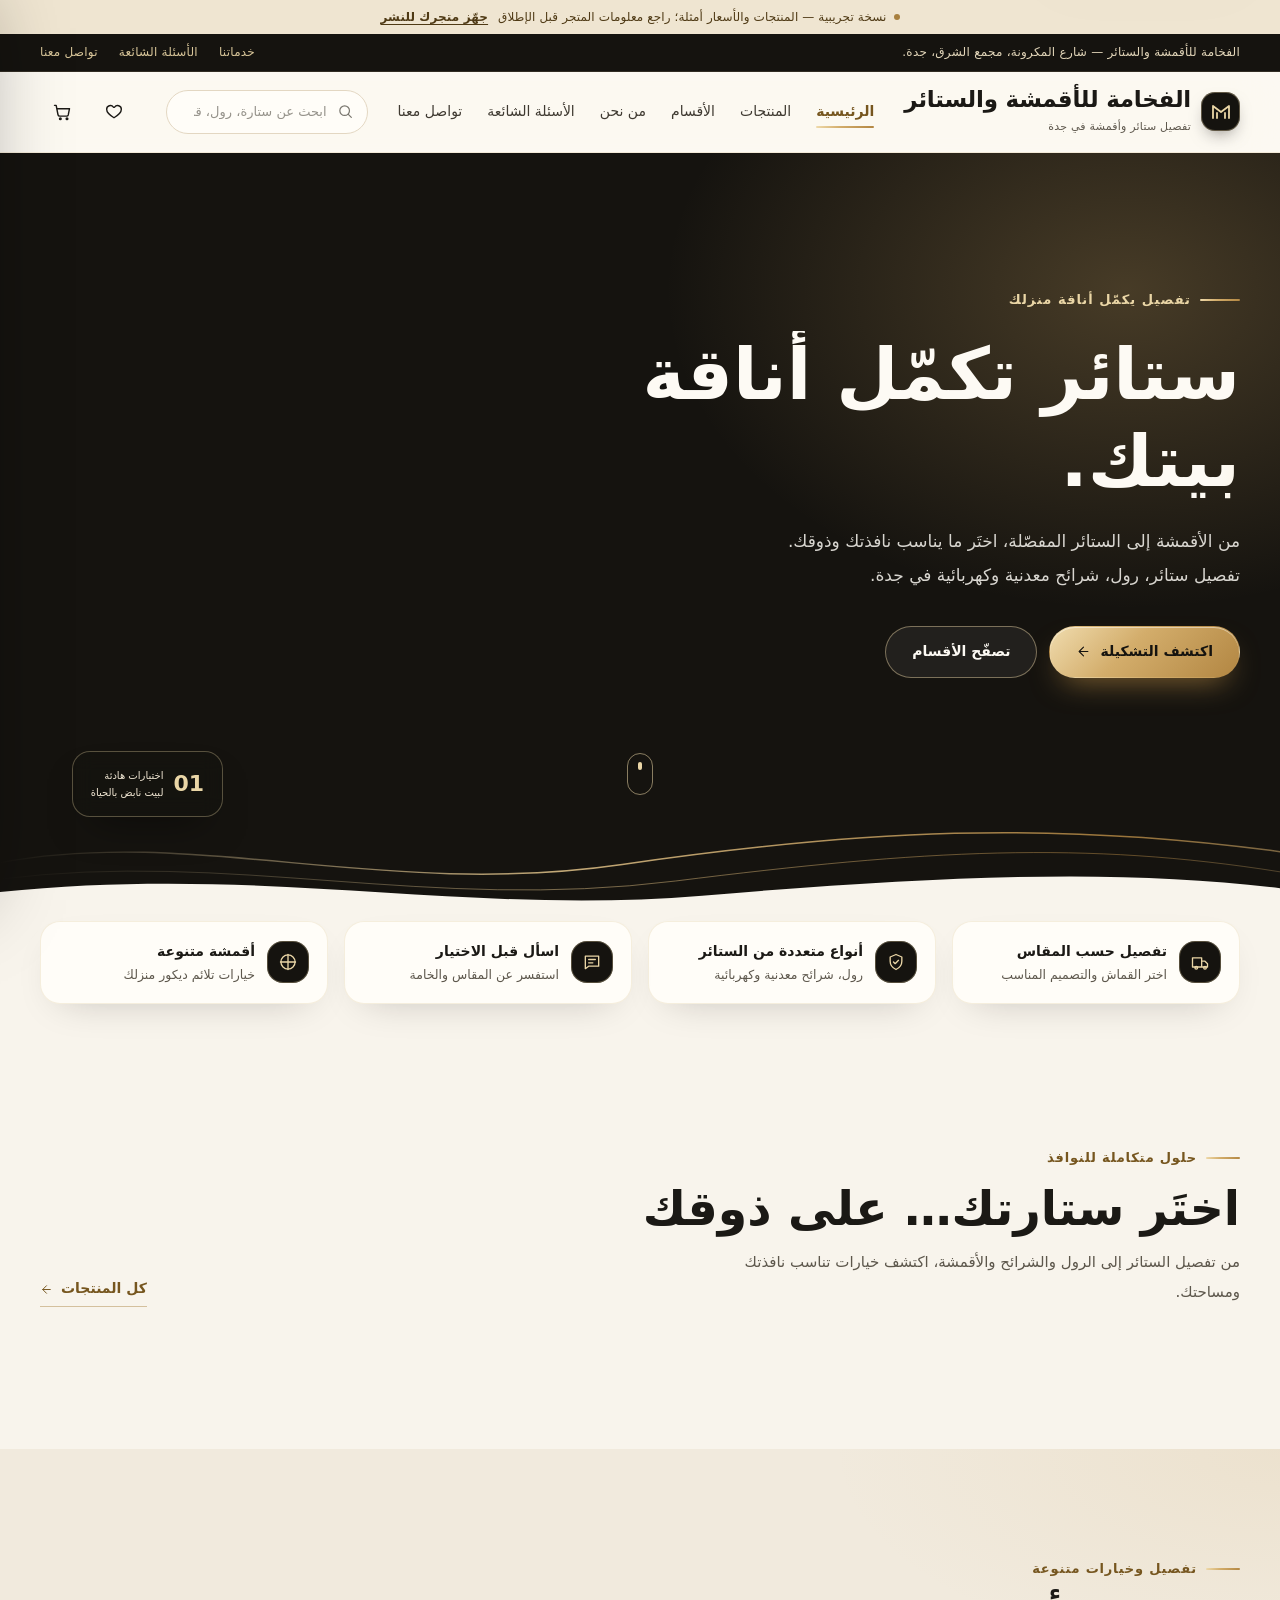
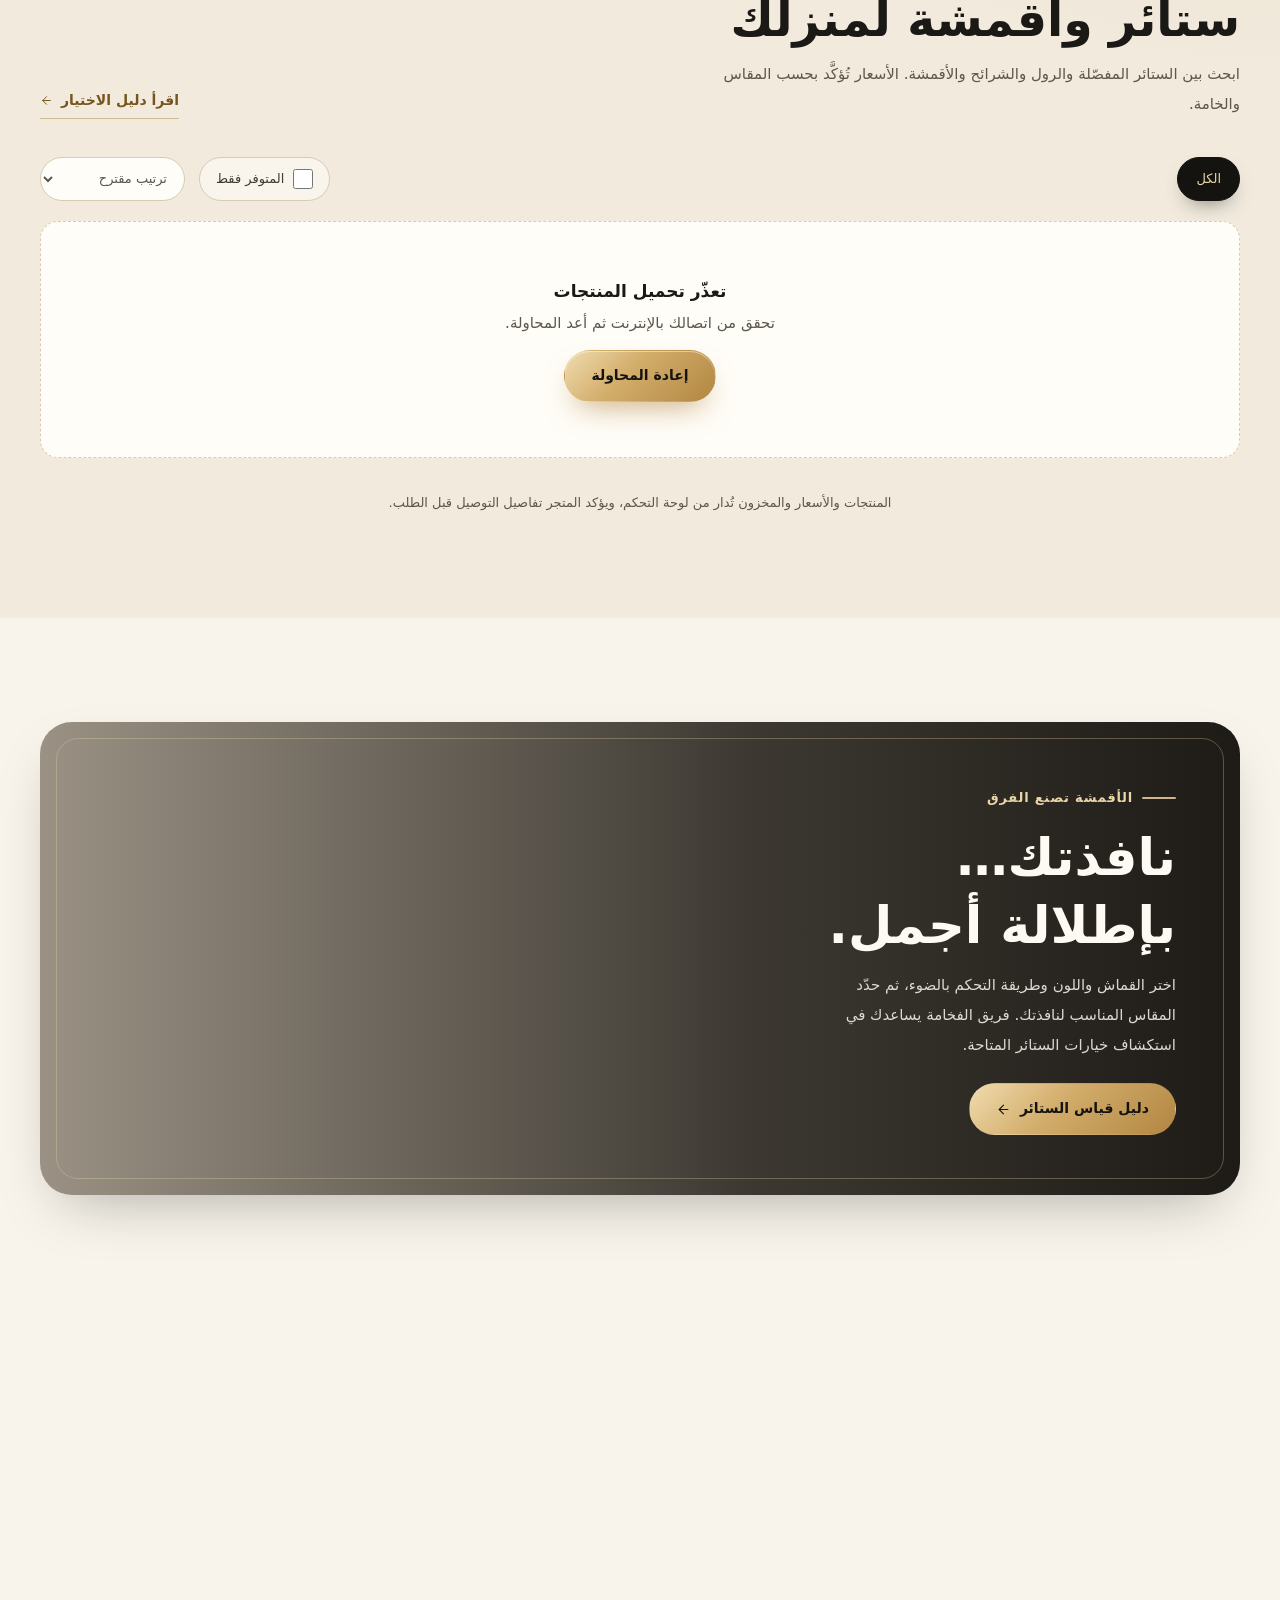
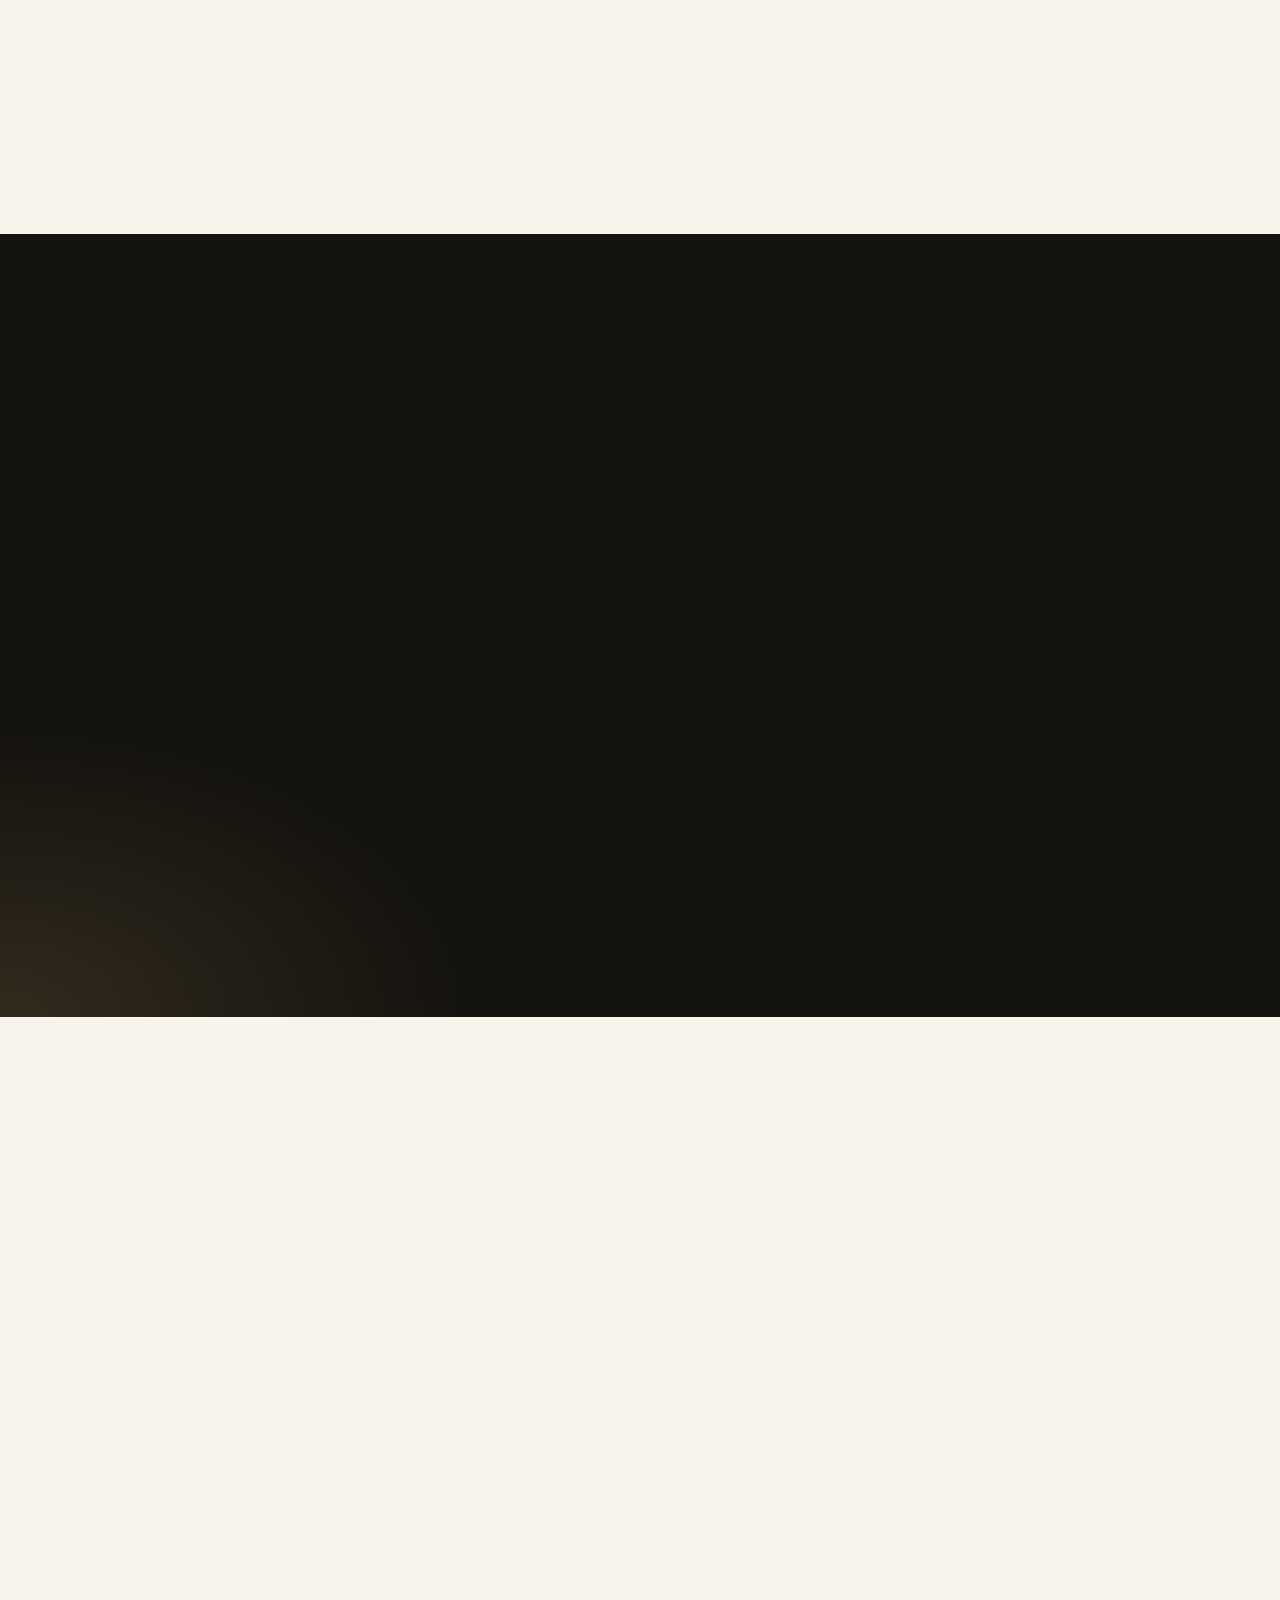
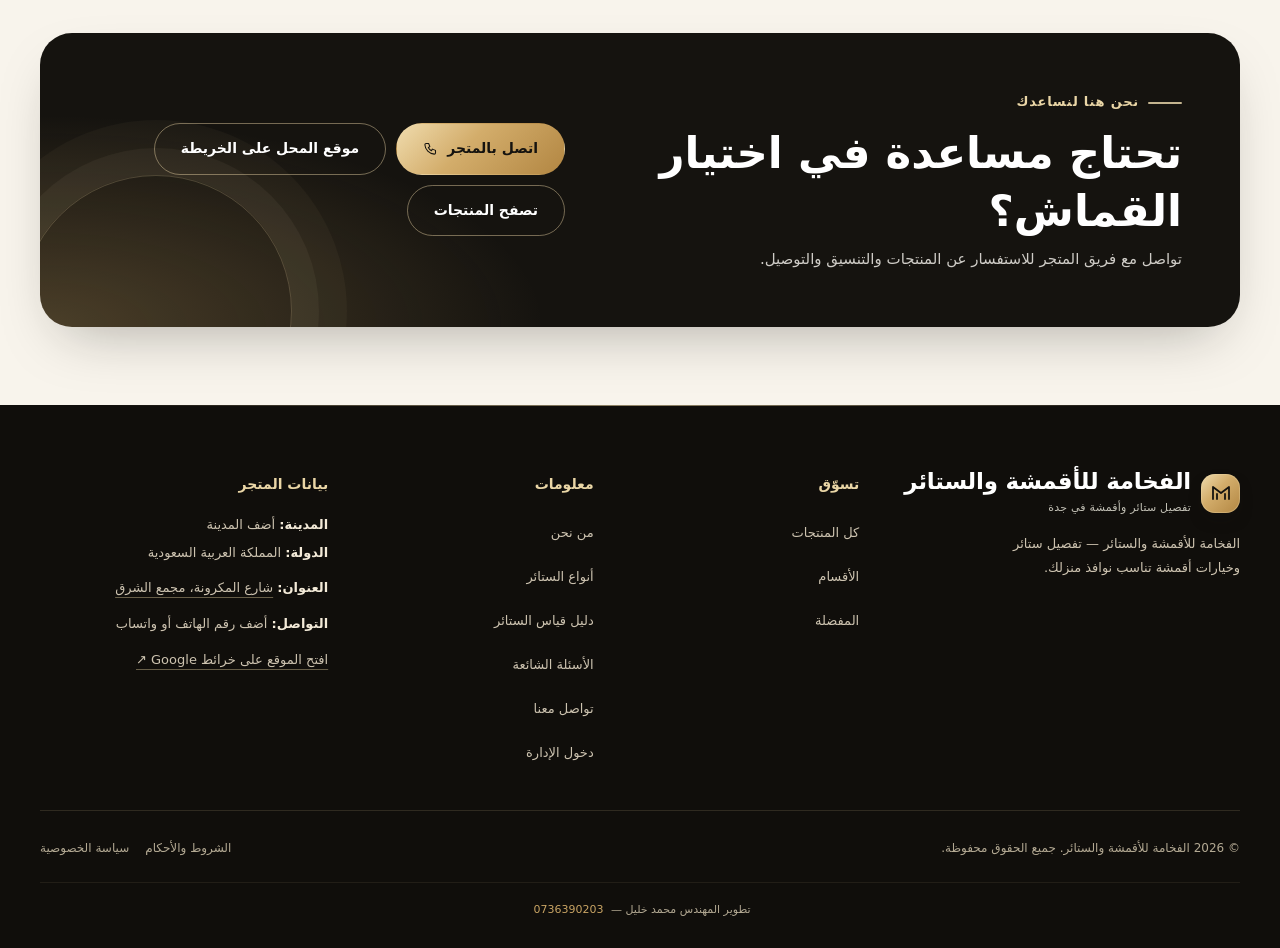
==== commit 2c018762: "Add admin analytics dashboard, credential sync and storefront upgrades - Admin dashboard with KPIs, " ====
--- a/index.html
+++ b/index.html
@@ -201,8 +201,8 @@
     .qty-control{display:flex;align-items:center;gap:9px;margin-top:8px;font-size:10px}.qty-control button{border:1px solid var(--line);background:#fffefa;width:23px;height:23px;border-radius:50%;display:grid;place-items:center;color:var(--ink)}
     .remove-line{border:0;background:none;color:#a19b8f;padding:5px;font-size:10px}.remove-line:hover{color:#a1584d}
     .drawer-bottom{border-top:1px solid var(--line);padding:17px 22px 22px;background:#fbf9f4}
-    .subtotal-row{display:flex;justify-content:space-between;font-size:12px;font-weight:700;margin-bottom:4px}.shipping-note{color:var(--muted);font-size:9px;margin:0 0 15px}
-    .drawer-bottom .btn{width:100%}.cart-disclaimer{font-size:9px;text-align:center;color:var(--muted);margin:10px 0 0}
+    .subtotal-row{display:flex;justify-content:space-between;font-size:12px;font-weight:700;margin-bottom:4px}.shipping-note{color:var(--muted);font-size:12px;margin:0 0 15px}
+    .drawer-bottom .btn{width:100%}.cart-disclaimer{font-size:12px;text-align:center;color:var(--muted);margin:10px 0 0}
     .modal-backdrop{position:fixed;inset:0;z-index:60;background:rgba(32,31,27,.5);backdrop-filter:blur(4px);display:none;align-items:center;justify-content:center;padding:20px}
     .modal-backdrop.open{display:flex}
     .modal-box{width:min(850px,100%);max-height:min(91dvh,780px);overflow:auto;border-radius:22px;background:var(--paper);box-shadow:var(--shadow);position:relative}
@@ -744,6 +744,8 @@
     /* consent:end */
     /* luxe:end */
 </style>
+  <link rel="stylesheet" href="/assets/css/plus.css">
+  <link rel="preload" href="/assets/js/plus.js" as="script">
   <script id="localBusinessSchema" type="application/ld+json">
   {
     "@context":"https://schema.org",
@@ -783,6 +785,7 @@
       </nav>
       <form class="header-search" id="searchBar" role="search" aria-label="البحث في المنتجات" action="/products" method="get">
         <label for="searchInput" class="search-label"><svg viewBox="0 0 24 24" fill="none" stroke="currentColor" stroke-width="1.7" stroke-linecap="round" aria-hidden="true"><circle cx="10.8" cy="10.8" r="6.8"/><path d="m16 16 4.2 4.2"/></svg><span class="sr-only">ابحث في المنتجات</span></label><input id="searchInput" name="q" type="search" maxlength="100" placeholder="ابحث عن ستارة، رول، قماش…" autocomplete="off" enterkeyhint="search">
+        <div class="search-suggest" id="searchSuggest" role="listbox" aria-label="اقتراحات البحث" hidden></div><span class="sr-only" id="searchStatus" role="status" aria-live="polite"></span>
       </form>
       <div class="header-actions">
         <button class="icon-btn search-toggle" id="searchToggle" aria-label="فتح البحث" aria-expanded="false"><svg viewBox="0 0 24 24" fill="none" stroke="currentColor" stroke-width="1.7" stroke-linecap="round"><circle cx="10.8" cy="10.8" r="6.8"/><path d="m16 16 4.2 4.2"/></svg></button>
@@ -796,6 +799,7 @@
   <main id="main" tabindex="-1">
 <!--main:start-->
     <section class="hero" id="home" aria-labelledby="heroTitle">
+      <img class="hero-bg" src="/assets/wavy-11.jpg" srcset="/assets/wavy-11-t.jpg 600w, /assets/wavy-11.jpg 1200w" sizes="100vw" width="1200" height="669" alt="" fetchpriority="high" decoding="async">
       <div class="hero-content">
         <span class="eyebrow">تفصيل يكمّل أناقة منزلك</span>
         <h1 id="heroTitle">ستائر تكمّل أناقة بيتك.</h1>
@@ -804,6 +808,7 @@
           <a class="btn btn-primary" href="#shop">اكتشف التشكيلة <svg viewBox="0 0 24 24" fill="none" stroke="currentColor" stroke-width="1.8" stroke-linecap="round" stroke-linejoin="round" aria-hidden="true"><path d="M19 12H5m7-7-7 7 7 7"/></svg></a>
           <a class="btn btn-outline" href="/categories">تصفّح الأقسام</a>
         </div>
+        <ul class="hero-chips" id="heroChips" aria-label="اختصارات الأقسام"></ul>
       </div>
       <div class="hero-note"><b>01</b><span>اختيارات هادئة<br>لبيت نابض بالحياة</span></div>
       <span class="hero-scroll" aria-hidden="true"></span>
@@ -843,7 +848,7 @@
         <div class="toolbar">
           <div class="filter-list" id="filterList" role="group" aria-label="تصفية حسب القسم"><button class="filter-chip active" data-filter="all">الكل</button></div>
           <span class="result-count" id="resultCount" aria-live="polite"></span>
-          <label><span class="sr-only">ترتيب المنتجات</span><select class="sort-select" id="sortSelect"><option value="featured">ترتيب مقترح</option><option value="low">السعر: الأقل أولًا</option><option value="high">السعر: الأعلى أولًا</option><option value="name">الاسم: أ إلى ي</option></select></label>
+          <div class="filter-extras"><label class="toggle-chip"><input type="checkbox" id="stockOnly"><span>المتوفر فقط</span></label><button type="button" class="clear-filters" id="clearFilters" data-clear-filters hidden>مسح التصفية</button></div><label><span class="sr-only">ترتيب المنتجات</span><select class="sort-select" id="sortSelect"><option value="featured">ترتيب مقترح</option><option value="newest">الأحدث أولًا</option><option value="low">السعر: الأقل أولًا</option><option value="high">السعر: الأعلى أولًا</option><option value="name">الاسم: أ إلى ي</option></select></label>
         </div>
         <div class="product-grid" id="productGrid" aria-live="polite"></div>
         <p class="product-footnote" id="productFootnote">المنتجات والأسعار والمخزون تُدار من لوحة التحكم، ويؤكد المتجر تفاصيل التوصيل قبل الطلب.</p>
@@ -912,11 +917,11 @@
       <div class="footer-top">
         <div class="footer-brand"><a class="brand" href="/"><span class="brand-mark" aria-hidden="true"><svg viewBox="0 0 24 24" fill="none" stroke="currentColor" stroke-width="1.8" stroke-linecap="round" stroke-linejoin="round"><path d="M4 18V6l8 6 8-6v12"/><path d="M8 18v-5m8 5v-5"/></svg></span><span><span class="brand-name" data-store-name>الفخامة للأقمشة والستائر</span><span class="brand-tagline" data-store-tagline>تفصيل ستائر وأقمشة في جدة</span></span></a><p>الفخامة للأقمشة والستائر — تفصيل ستائر وخيارات أقمشة تناسب نوافذ منزلك.</p></div>
         <nav class="footer-col" aria-labelledby="footerShopTitle"><h3 id="footerShopTitle">تسوّق</h3><div class="footer-links"><a href="/products">كل المنتجات</a><a href="/categories">الأقسام</a><div class="footer-dyn" id="footerCategories"></div><a href="/products?favorites=1">المفضلة</a></div></nav>
-        <nav class="footer-col" aria-labelledby="footerInfoTitle"><h3 id="footerInfoTitle">معلومات</h3><div class="footer-links"><a href="/about">من نحن</a><a href="/#services">أنواع الستائر</a><a href="/#guide">دليل قياس الستائر</a><a href="/faq">الأسئلة الشائعة</a><a href="/contact">تواصل معنا</a><a href="/admin/" rel="nofollow">دخول الإدارة</a></div></nav>
+        <nav class="footer-col" aria-labelledby="footerInfoTitle"><h3 id="footerInfoTitle">معلومات</h3><div class="footer-links"><a href="/about">من نحن</a><a href="/#services">أنواع الستائر</a><a href="/#guide">دليل قياس الستائر</a><a href="/faq">الأسئلة الشائعة</a><a href="/contact">تواصل معنا</a><a href="/admin/" rel="nofollow">دخول الإدارة</a><button type="button" class="install-link" id="installLink" hidden>ثبّت التطبيق على جهازك</button></div></nav>
         <div class="footer-col"><h3>بيانات المتجر</h3><div class="footer-contact"><div><b>المدينة:</b> <span data-store-city>أضف المدينة</span></div><div><b>الدولة:</b> المملكة العربية السعودية</div><div><b>العنوان:</b> <a id="storeAddress" href="https://maps.app.goo.gl/kn2kxuPujQT9raLG7?g_st=awb" target="_blank" rel="noopener">شارع المكرونة، مجمع الشرق</a></div><div><b>التواصل:</b> <span id="storeContact">أضف رقم الهاتف أو واتساب</span></div><div><a id="storeMapFooter" href="https://maps.app.goo.gl/kn2kxuPujQT9raLG7?g_st=awb" target="_blank" rel="noopener">افتح الموقع على خرائط Google ↗</a></div></div></div>
       </div>
       <div class="footer-bottom"><p>© <span id="year"></span> <span data-store-name>الفخامة للأقمشة والستائر</span>. جميع الحقوق محفوظة.</p><div class="legal"><a href="/terms">الشروط والأحكام</a><a href="/privacy">سياسة الخصوصية</a><!--cookie-settings--></div></div>
-      <div style="text-align:center;padding-top:12px;font-size:11px;color:#b3a993;border-top:1px solid rgba(234,214,166,.08);margin-top:12px">تطوير المهندس محمد خليل — <a href="tel:+966736390203" style="color:#c9a464;text-decoration:none">0736390203</a></div>
+      <div style="text-align:center;padding-top:12px;font-size:11px;color:#b3a993;border-top:1px solid rgba(234,214,166,.08);margin-top:12px">تطوير المهندس محمد خليل — <a href="tel:+966736390203" style="color:#c9a464;text-decoration:none;display:inline-block;padding:6px 4px;min-height:24px">0736390203</a></div>
     </div>
   </footer>
 
@@ -924,11 +929,11 @@
   <div class="cart-drawer" id="cartDrawer" role="dialog" aria-modal="true" aria-label="سلة التسوق" inert>
     <div class="drawer-head"><h2>سلة التسوق <span id="drawerItemCount" style="font-size:12px;color:var(--muted);font-weight:500"></span></h2><button class="close-btn" id="cartClose" aria-label="إغلاق السلة"><svg viewBox="0 0 24 24" fill="none" stroke="currentColor" stroke-width="1.7" stroke-linecap="round"><path d="m6 6 12 12M18 6 6 18"/></svg></button></div>
     <div class="cart-items" id="cartItems"></div>
-    <div class="drawer-bottom"><div class="subtotal-row"><span>المجموع قبل التوصيل</span><span id="cartSubtotal">٠ ر.س</span></div><div class="subtotal-row" style="font-size:10px;font-weight:500;color:var(--muted);margin-top:5px"><span>رسوم التوصيل</span><span id="cartDeliveryFee">تُحدد</span></div><div class="subtotal-row" style="border-top:1px solid var(--line);padding-top:10px;margin-top:10px"><span>الإجمالي التقديري</span><span id="cartTotal">٠ ر.س</span></div><p class="shipping-note" id="shippingNote">رسوم التوصيل — تُحدد بعد معرفة المدينة وتأكيد الطلب.</p><button class="btn btn-primary" id="checkoutBtn">أكمل الطلب</button><p class="cart-disclaimer">يُسجّل الطلب للمراجعة؛ لا يوجد تحصيل إلكتروني في هذا الإصدار.</p></div>
+    <div class="drawer-bottom"><div class="subtotal-row"><span id="subtotalLabel">المجموع قبل التوصيل</span><span id="cartSubtotal">٠ ر.س</span></div><p class="pending-note" id="pendingNote" hidden></p><div class="subtotal-row sub-fee"><span>رسوم التوصيل</span><span id="cartDeliveryFee">تُحدد</span></div><div class="subtotal-row total"><span>الإجمالي التقديري</span><span id="cartTotal">٠ ر.س</span></div><p class="shipping-note" id="shippingNote">رسوم التوصيل — تُحدد بعد معرفة المدينة وتأكيد الطلب.</p><button class="btn btn-primary" id="checkoutBtn">أكمل الطلب</button><p class="cart-disclaimer">يُسجّل الطلب للمراجعة؛ لا يوجد تحصيل إلكتروني في هذا الإصدار.</p></div>
   </div>
 
   <div class="modal-backdrop" id="productModal" role="dialog" aria-modal="true" aria-label="تفاصيل المنتج"><div class="modal-box"><button class="modal-close" data-close-modal aria-label="إغلاق"><svg viewBox="0 0 24 24" width="19" height="19" fill="none" stroke="currentColor" stroke-width="1.7" stroke-linecap="round"><path d="m6 6 12 12M18 6 6 18"/></svg></button><div id="productModalContent"></div></div></div>
-  <div class="modal-backdrop" id="orderModal" role="dialog" aria-modal="true" aria-labelledby="orderTitle"><div class="modal-box order-modal"><button class="modal-close" data-close-modal aria-label="إغلاق"><svg viewBox="0 0 24 24" width="19" height="19" fill="none" stroke="currentColor" stroke-width="1.7" stroke-linecap="round"><path d="m6 6 12 12M18 6 6 18"/></svg></button><h2 id="orderTitle">بيانات الطلب</h2><p>أدخل بيانات التواصل لتسجيل الطلب في النظام وإظهاره في لوحة إدارة المتجر.</p><form id="orderForm"><div class="form-grid"><div class="form-field"><label for="customerName">الاسم</label><input id="customerName" name="name" required autocomplete="name" placeholder="اسمك الكامل"></div><div class="form-field"><label for="customerPhone">رقم الجوال</label><input id="customerPhone" name="phone" type="tel" inputmode="tel" required autocomplete="tel" placeholder="05xxxxxxxx"></div><div class="form-field full"><label for="customerCity">المدينة</label><input id="customerCity" name="city" required autocomplete="address-level2" placeholder="مثال: الرياض"></div><div class="form-field full"><label for="customerAddress">العنوان (اختياري)</label><input id="customerAddress" name="address" autocomplete="street-address" maxlength="250" placeholder="الحي والشارع"></div><div class="form-field full"><label for="customerNote">ملاحظة (اختياري)</label><textarea id="customerNote" name="note" placeholder="موعد مناسب أو استفسار عن المنتج"></textarea></div></div><label class="consent"><input type="checkbox" name="consent" required> <span>أوافق على <a href="/privacy" target="_blank" rel="noopener">سياسة الخصوصية</a> وعلى استخدام بياناتي لمعالجة طلبي.</span></label><button class="btn btn-primary" type="submit">تأكيد الطلب وتسجيله</button><p class="form-disclaimer">يُحفظ الطلب في النظام ليتمكن المتجر من مراجعته والتواصل معك. لا يتم تحصيل مبلغ إلكتروني.</p></form></div></div>
+  <div class="modal-backdrop" id="orderModal" role="dialog" aria-modal="true" aria-labelledby="orderTitle"><div class="modal-box order-modal"><button class="modal-close" data-close-modal aria-label="إغلاق"><svg viewBox="0 0 24 24" width="19" height="19" fill="none" stroke="currentColor" stroke-width="1.7" stroke-linecap="round"><path d="m6 6 12 12M18 6 6 18"/></svg></button><ol class="order-steps" id="orderSteps" aria-label="مراحل الطلب"><li class="done"><span aria-hidden="true">١</span>السلة</li><li aria-current="step"><span aria-hidden="true">٢</span>بياناتك</li><li><span aria-hidden="true">٣</span>التأكيد</li></ol><h2 id="orderTitle" tabindex="-1">بيانات الطلب</h2><div id="orderBody"><p class="order-intro">أدخل بيانات التواصل ليراجع المتجر طلبك ويؤكد معك المقاس والسعر.</p><div class="order-summary" id="orderSummary"></div><div class="form-alert" id="orderAlert" role="alert" tabindex="-1" hidden></div><form id="orderForm" novalidate><div class="form-grid"><div class="form-field"><label for="customerName">الاسم</label><input id="customerName" name="name" required autocomplete="name" placeholder="اسمك الكامل" aria-describedby="customerNameError"><p class="field-error" id="customerNameError" hidden></p></div><div class="form-field"><label for="customerPhone">رقم الجوال</label><input id="customerPhone" name="phone" type="tel" inputmode="tel" required autocomplete="tel" placeholder="05xxxxxxxx" aria-describedby="customerPhoneHint customerPhoneError"><small class="field-hint" id="customerPhoneHint">مثال: 0551234567</small><p class="field-error" id="customerPhoneError" hidden></p></div><div class="form-field full"><label for="customerCity">المدينة</label><input id="customerCity" name="city" required autocomplete="address-level2" placeholder="مثال: الرياض" aria-describedby="customerCityError"><p class="field-error" id="customerCityError" hidden></p></div><div class="form-field full"><label for="customerAddress">العنوان (اختياري)</label><input id="customerAddress" name="address" autocomplete="street-address" maxlength="250" placeholder="الحي والشارع"></div><div class="form-field full"><label for="customerNote">ملاحظة (اختياري)</label><textarea id="customerNote" name="note" maxlength="1000" placeholder="موعد مناسب أو استفسار عن المنتج"></textarea></div></div><label class="consent"><input type="checkbox" id="orderConsent" name="consent" required aria-describedby="orderConsentError"> <span>أوافق على <a href="/privacy" target="_blank" rel="noopener">سياسة الخصوصية<span class="sr-only"> (تفتح في نافذة جديدة)</span></a> وعلى استخدام بياناتي لمعالجة طلبي.</span></label><p class="field-error consent-error" id="orderConsentError" hidden></p><button class="btn btn-primary" type="submit">تأكيد الطلب وتسجيله</button><p class="form-disclaimer">يُحفظ الطلب ليتمكن المتجر من مراجعته والتواصل معك. لا يتم تحصيل مبلغ إلكتروني.</p></form></div><div class="order-done" id="orderDone" hidden></div></div></div>
 <!--consent:start-->
 <!--consent:end-->
   <div class="toast" id="toast" role="status" aria-live="polite"></div>
@@ -942,7 +947,10 @@
 let CATEGORIES = [{slug:'curtains',name:'ستائر تفصيل'},{slug:'roller',name:'ستائر رول'},{slug:'blinds',name:'ستائر شرائح معدنية'},{slug:'electric',name:'ستائر كهربائية'},{slug:'fabrics',name:'أقمشة الستائر'}];
 const icons = {
   heart:'<svg viewBox="0 0 24 24" fill="none" stroke="currentColor" stroke-width="1.7" stroke-linecap="round" stroke-linejoin="round" aria-hidden="true"><path d="M20.8 8.8c0 5.1-8.8 10.1-8.8 10.1S3.2 13.9 3.2 8.8a4.5 4.5 0 0 1 8.1-2.7.9.9 0 0 0 1.4 0 4.5 4.5 0 0 1 8.1 2.7Z"/></svg>',
-  arrow:'<svg viewBox="0 0 24 24" fill="none" stroke="currentColor" stroke-width="1.8" stroke-linecap="round" stroke-linejoin="round" aria-hidden="true"><path d="M19 12H5m7-7-7 7 7 7"/></svg>'
+  arrow:'<svg viewBox="0 0 24 24" fill="none" stroke="currentColor" stroke-width="1.8" stroke-linecap="round" stroke-linejoin="round" aria-hidden="true"><path d="M19 12H5m7-7-7 7 7 7"/></svg>',
+  chevL:'<svg viewBox="0 0 24 24" fill="none" stroke="currentColor" stroke-width="2" stroke-linecap="round" stroke-linejoin="round" aria-hidden="true"><path d="m15 6-6 6 6 6"/></svg>',
+  chevR:'<svg viewBox="0 0 24 24" fill="none" stroke="currentColor" stroke-width="2" stroke-linecap="round" stroke-linejoin="round" aria-hidden="true"><path d="m9 6 6 6-6 6"/></svg>',
+  zoom:'<svg viewBox="0 0 24 24" fill="none" stroke="currentColor" stroke-width="1.8" stroke-linecap="round" aria-hidden="true"><circle cx="10.8" cy="10.8" r="6.8"/><path d="m16 16 4.2 4.2M10.8 8v5.6M8 10.8h5.6"/></svg>'
 };
 const fmt = value => new Intl.NumberFormat('ar-SA',{style:'currency',currency:'SAR',maximumFractionDigits:0}).format(value);
 const amount = value => new Intl.NumberFormat('ar-SA',{maximumFractionDigits:0}).format(value);
@@ -955,6 +963,37 @@
 const setText = (selector,text) => {const el=$(selector);if(el)el.textContent=text};
 const countAr=(n,unit='product')=>{n=Number(n)||0;const w=unit==='piece'?['قطعة واحدة','قطعتان','قطع','قطعة','لا توجد قطع']:['منتج واحد','منتجان','منتجات','منتجًا','لا توجد منتجات'];if(!n)return w[4];if(n===1)return w[0];if(n===2)return w[1];return `${amount(n)} ${n%100>=3&&n%100<=10?w[2]:w[3]}`};
 const esc = value => String(value??'').replace(/[&<>"']/g,c=>({'&':'&amp;','<':'&lt;','>':'&gt;','"':'&quot;',"'":'&#39;'}[c]));
+// Arabic-aware search shared by the product grid and the header suggestions: diacritics and tatweel are ignored, alef / yaa / taa-marbuta
+// variants match each other, Arabic-Indic digits equal Latin ones, and every word of the query must match somewhere in the product.
+const AR_MARKS=/[\u064B-\u065F\u0670\u0640]/g,AR_DIGITS='٠١٢٣٤٥٦٧٨٩',FA_DIGITS='۰۱۲۳۴۵۶۷۸۹';
+const toLatin=s=>String(s??'').replace(/[٠-٩]/g,d=>AR_DIGITS.indexOf(d)).replace(/[۰-۹]/g,d=>FA_DIGITS.indexOf(d));
+const normAr=s=>toLatin(String(s??'').toLowerCase().replace(AR_MARKS,'').replace(/[أإآٱ]/g,'ا').replace(/ى/g,'ي').replace(/ة/g,'ه').replace(/ؤ/g,'و').replace(/ئ/g,'ي')).replace(/\s+/g,' ').trim();
+const searchTokens=term=>normAr(term).split(' ').filter(Boolean).slice(0,6);
+const hayOf=p=>p._hay||(p._hay=normAr(`${p.name} ${p.categoryName||p.category_name||''} ${p.description||''} ${p.sku||''}`));
+const matchesTerm=(p,tokens)=>!tokens.length||tokens.every(t=>hayOf(p).includes(t));
+// The whole phrase first (what the server-rendered /products?q= list does); only when that finds nothing, products holding every word.
+function matchProducts(list,term){
+  const tokens=searchTokens(term);if(!tokens.length)return list;
+  const exact=list.filter(p=>hayOf(p).includes(tokens.join(' ')));
+  return exact.length||tokens.length<2?exact:list.filter(p=>matchesTerm(p,tokens));
+}
+const relevance=(p,tokens)=>{const n=normAr(p.name),c=normAr(p.categoryName||'');return tokens.reduce((s,t)=>s+(n.startsWith(t)?4:n.includes(t)?3:c.includes(t)?2:1),0)};
+const CHAR_CLASS={'ا':'[اأإآٱ]','ي':'[يىئ]','ه':'[هة]','و':'[وؤ]'};
+function highlightHtml(text,term){
+  const tokens=searchTokens(term),src=String(text??'');if(!tokens.length)return esc(src);
+  const marks='[\\u064B-\\u065F\\u0670\\u0640]*',pats=tokens.map(t=>[...t].map(ch=>(CHAR_CLASS[ch]||ch.replace(/[.*+?^${}()|[\]\\]/g,'\\$&'))+marks).join(''));
+  let re;try{re=new RegExp(pats.join('|'),'gi')}catch{return esc(src)}
+  let out='',last=0,m;
+  while((m=re.exec(src))){if(!m[0]){re.lastIndex++;continue}out+=esc(src.slice(last,m.index))+'<mark>'+esc(m[0])+'</mark>';last=m.index+m[0].length}
+  return out+esc(src.slice(last));
+}
+const cssq=v=>window.CSS&&CSS.escape?CSS.escape(v):String(v).replace(/["\\]/g,'\\$&');
+const cssUrl=u=>`url("${encodeURI(String(u||'')).replace(/["'()\\]/g,c=>'%'+c.charCodeAt(0).toString(16).toUpperCase())}")`;
+// Images fade in once decoded (a shimmer shows meanwhile); an image that is already complete is left alone.
+function prepImages(root){
+  (root||document).querySelectorAll('img.product-image,.category-card>img,#galleryMain').forEach(img=>{if(img.classList.contains('fade-img')||(img.complete&&img.naturalWidth))return;img.classList.add('fade-img')});
+}
+['load','error'].forEach(type=>document.addEventListener(type,e=>{const t=e.target;if(t instanceof HTMLImageElement&&t.classList.contains('fade-img'))t.classList.add('is-loaded')},true));
 const safeLoad = (key,fallback) => {try{const value=JSON.parse(localStorage.getItem(key));return value??fallback}catch{return fallback}};
 const calmMotion = matchMedia('(prefers-reduced-motion: reduce)').matches;
 const PAGE = document.body.dataset.page||'home';
@@ -963,8 +1002,12 @@
 const QUERY = new URLSearchParams(location.search);
 let cart=safeLoad('fakhama-cart-v1',[]), favorites=safeLoad('fakhama-favorites-v1',[]), toastTimer;
 if(!Array.isArray(cart))cart=[];if(!Array.isArray(favorites))favorites=[];
-let activeFilter=PAGE_CATEGORY||'all', showFavorites=PAGE==='products'&&QUERY.get('favorites')==='1', searchTerm=PAGE==='products'?(QUERY.get('q')||'').trim().slice(0,100):'';
+let activeFilter=PAGE_CATEGORY||(PAGE==='products'&&/^[\w\u0600-\u06FF-]{1,80}$/.test(QUERY.get('cat')||'')?QUERY.get('cat'):'all'), showFavorites=PAGE==='products'&&QUERY.get('favorites')==='1', searchTerm=PAGE==='products'?(QUERY.get('q')||'').trim().slice(0,100):'';
 const productGrid=$('#productGrid');
+// products and category pages keep sort / availability (and on /products the category) in the address, so a filtered list can be shared
+const LIST_PAGE=PAGE==='products'||PAGE==='category';
+let stockOnly=LIST_PAGE&&QUERY.get('stock')==='1',undoLine=null,undoTimer=0;
+{const sel=$('#sortSelect'),want=QUERY.get('sort');if(LIST_PAGE&&sel&&want&&[...sel.options].some(o=>o.value===want))sel.value=want;const so=$('#stockOnly');if(so)so.checked=stockOnly}
 // Sub-pages arrive with server-rendered cards (no-JS / search-engine fallback): keep them until the live catalogue is here.
 // (The server does not know the visitor's favourites, so /products?favorites=1 waits for the catalogue instead.)
 const serverGrid=Boolean(productGrid&&productGrid.children.length)&&!showFavorites;
@@ -980,7 +1023,8 @@
 const visibleCategories=()=>CATEGORIES.filter(c=>PRODUCTS.some(p=>p.category===c.slug));
 function renderCategoryCards(){
   const grid=$('#categoryGrid');if(!grid||catalogState!=='ready')return;
-  grid.innerHTML=visibleCategories().map(c=>{const items=PRODUCTS.filter(p=>p.category===c.slug),cover=items[0];return `<a class="category-card" href="${esc(categoryUrl(c.slug))}"><img src="${esc(c.image||cover.thumb||cover.image)}" alt="" loading="lazy" decoding="async"><div class="category-card-content"><div><h3>${esc(c.name)}</h3><p>${countAr(items.length)}</p></div><span class="round-arrow">${icons.arrow}</span></div></a>`}).join('');
+  grid.innerHTML=visibleCategories().map(c=>{const items=PRODUCTS.filter(p=>p.category===c.slug),cover=items[0];return `<a class="category-card" href="${esc(categoryUrl(c.slug))}"><img src="${esc(c.image||cover.thumb||cover.image)}" alt="" width="600" height="400" loading="lazy" decoding="async"><div class="category-card-content"><div><h3>${esc(c.name)}</h3><p>${countAr(items.length)}</p></div><span class="round-arrow">${icons.arrow}</span></div></a>`}).join('');
+  prepImages(grid);
 }
 function renderFooterCategories(){
   const box=$('#footerCategories');if(!box||catalogState!=='ready')return;
@@ -989,45 +1033,67 @@
 const chipHtml=(slug,name)=>`<button type="button" class="filter-chip${activeFilter===slug?' active':''}" data-filter="${esc(slug)}" aria-pressed="${activeFilter===slug}">${esc(name)}</button>`;
 function renderCategoryFilters(){
   const root=$('#filterList');if(!root||catalogState!=='ready')return; // until then keep the static / server-rendered chips
-  const cats=visibleCategories(),have=$$('#filterList .filter-chip').map(b=>b.dataset.filter+'|'+b.textContent.trim()).join(),want=['all|الكل',...cats.map(c=>c.slug+'|'+c.name)].join();
+  const cats=visibleCategories();if(activeFilter!=='all'&&activeFilter!==PAGE_CATEGORY&&!cats.some(c=>c.slug===activeFilter))activeFilter='all';const have=$$('#filterList .filter-chip').map(b=>b.dataset.filter+'|'+b.textContent.trim()).join(),want=['all|الكل',...cats.map(c=>c.slug+'|'+c.name)].join();
   if(have===want){syncChips();return} // same chips (e.g. server-rendered): keep them, and keyboard focus with them
   root.innerHTML=chipHtml('all','الكل')+cats.map(c=>chipHtml(c.slug,c.name)).join('');
 }
 function syncChips(){$$('#filterList .filter-chip').forEach(b=>{const on=b.dataset.filter===activeFilter;b.classList.toggle('active',on);b.setAttribute('aria-pressed',String(on))})}
 function productCard(p){
   const out=Number(p.stock||0)<=0,fav=isFav(p.id);
-  return `<article class="product-card"><div class="product-image-wrap"><img class="product-image" src="${esc(p.thumb||p.image)}" alt="${esc(p.alt||p.name)}" loading="lazy" decoding="async"><span class="product-badge">${out?'نفد المخزون':esc(p.badge||'متوفر')}</span><button class="favorite-btn${fav?' active':''}" data-favorite="${esc(p.id)}" aria-label="${fav?'إزالة من':'إضافة إلى'} المفضلة: ${esc(p.name)}" aria-pressed="${fav}">${icons.heart}</button><button class="quick-add" data-quick="${esc(p.id)}">${out?'عرض التفاصيل':'عرض التفاصيل وإضافة للسلة'}</button></div><div class="product-info"><p class="product-category">${esc(p.categoryName||'ستائر وأقمشة')}</p><h3 class="product-name"><a class="product-link" href="${esc(productUrl(p))}">${esc(p.name)}</a></h3><div class="product-bottom"><span class="product-price">${priceHtml(p)}</span><span class="rating"><span aria-hidden="true">✦</span> ${out?'غير متوفر':'متاح'}</span></div></div></article>`;
+  return `<article class="product-card"><div class="product-image-wrap"><img class="product-image" src="${esc(p.thumb||p.image)}" alt="${esc(p.alt||p.name)}" width="600" height="648" loading="lazy" decoding="async"><span class="product-badge">${out?'نفد المخزون':esc(p.badge||'متوفر')}</span><button class="favorite-btn${fav?' active':''}" data-favorite="${esc(p.id)}" aria-label="المفضلة: ${esc(p.name)}" aria-pressed="${fav}">${icons.heart}</button><button class="quick-add" data-quick="${esc(p.id)}">${out?'عرض التفاصيل':'عرض التفاصيل وإضافة للسلة'}</button></div><div class="product-info"><p class="product-category">${esc(p.categoryName||'ستائر وأقمشة')}</p><h3 class="product-name"><a class="product-link" href="${esc(productUrl(p))}">${highlightHtml(p.name,searchTerm)}</a></h3><div class="product-bottom"><span class="product-price">${priceHtml(p)}</span><span class="rating"><span aria-hidden="true">✦</span> ${out?'غير متوفر':'متاح'}</span></div></div></article>`;
 }
 function emptyState(){
   if(showFavorites)return ['لا توجد منتجات في المفضلة بعد','أضف قطعة إلى المفضلة بالضغط على علامة القلب.'];
+  if(stockOnly&&!searchTerm)return ['لا توجد منتجات متوفرة حاليًا في هذا العرض','ألغِ «المتوفر فقط» لرؤية كل المنتجات.'];
   if(searchTerm)return ['لم نعثر على نتيجة مطابقة',PAGE==='category'?'جرّب كلمة أخرى أو تصفّح الأقسام الأخرى.':'جرّب كلمة أخرى أو غيّر القسم المحدد.'];
   if(PAGE==='category')return ['لا توجد منتجات في هذا القسم حاليًا','تصفّح الأقسام الأخرى أو تواصل مع المتجر.'];
   return activeFilter==='all'?['لا توجد منتجات معروضة حاليًا','تواصل مع المتجر للاستفسار عن الخيارات المتاحة.']:['لم نعثر على نتيجة مطابقة','جرّب كلمة أخرى أو غيّر القسم المحدد.'];
+}
+const skeletonGrid=(n=8)=>'<span class="sr-only">جارٍ تحميل المنتجات…</span>'+'<article class="product-card skeleton" aria-hidden="true"><div class="product-image-wrap skel"></div><div class="product-info"><p class="skel-line w40"></p><p class="skel-line w80"></p><p class="skel-line w30"></p></div></article>'.repeat(n);
+const skeletonCategories=()=>'<div class="category-card skeleton" aria-hidden="true"></div>'.repeat(3);
+const sortValue=()=>$('#sortSelect')?$('#sortSelect').value:'featured';
+function filteredProducts(){
+  const tokens=searchTokens(searchTerm),sort=sortValue();
+  const list=matchProducts(PRODUCTS.filter(p=>(activeFilter==='all'||p.category===activeFilter)&&(!showFavorites||isFav(p.id))&&(!stockOnly||Number(p.stock||0)>0)),searchTerm);
+  const lowKey=p=>onRequest(p)?Infinity:Number(p.price),highKey=p=>onRequest(p)?-1:Number(p.price);
+  if(sort==='newest')list.sort((a,b)=>Number(b.id)-Number(a.id));
+  if(sort==='low')list.sort((a,b)=>lowKey(a)===lowKey(b)?0:lowKey(a)<lowKey(b)?-1:1);
+  if(sort==='high')list.sort((a,b)=>highKey(b)-highKey(a));
+  if(sort==='name')list.sort((a,b)=>a.name.localeCompare(b.name,'ar'));
+  if(tokens.length&&sort==='featured'){const score=new Map(list.map(p=>[p,relevance(p,tokens)]));list.sort((a,b)=>score.get(b)-score.get(a))} // best match first (stable for equal scores)
+  return list;
+}
+function syncFilterUi(){
+  const clear=$('#clearFilters'),so=$('#stockOnly');
+  if(clear)clear.hidden=!((activeFilter!=='all'&&activeFilter!==PAGE_CATEGORY)||stockOnly||searchTerm||showFavorites||sortValue()!=='featured');
+  if(so)so.checked=stockOnly;
+}
+function resetFilters(){
+  activeFilter=PAGE_CATEGORY||'all';showFavorites=false;stockOnly=false;searchTerm='';
+  const sel=$('#sortSelect');if(sel)sel.value='featured';const input=$('#searchInput');if(input)input.value='';
+  syncChips();updateCounts();renderProducts();syncSearchUrl();
 }
 function renderProducts(){
   if(PAGE==='products'){const h=$('#pageTitle');if(h){h.dataset.base=h.dataset.base||h.textContent;h.textContent=showFavorites?'المفضلة':h.dataset.base;document.title=`${h.textContent} | ${STORE.name||'الفخامة للأقمشة والستائر'}`}}
   if(!productGrid)return;
   const count=$('#resultCount');
-  if(catalogState==='loading'){if(!serverGrid){if(count)count.textContent='';productGrid.innerHTML='<div class="no-results"><b>جارٍ تحميل المنتجات…</b><span>لحظات قليلة.</span></div>'}return}
+  if(catalogState==='loading'){if(!serverGrid){if(count)count.textContent='';productGrid.setAttribute('aria-busy','true');productGrid.innerHTML=skeletonGrid()}return}
+  productGrid.removeAttribute('aria-busy');
   if(catalogState==='error'){if(serverGrid){syncFavorites();return}if(count)count.textContent='';productGrid.innerHTML='<div class="no-results"><b>تعذّر تحميل المنتجات</b><span>تحقق من اتصالك بالإنترنت ثم أعد المحاولة.</span><button class="btn btn-primary" type="button" data-retry-catalog style="margin-top:14px">إعادة المحاولة</button></div>';return}
-  const term=searchTerm.toLowerCase();
-  let list=PRODUCTS.filter(p=>(activeFilter==='all'||p.category===activeFilter)&&(!showFavorites||isFav(p.id))&&(!term||`${p.name} ${p.categoryName} ${p.description} ${p.sku||''}`.toLowerCase().includes(term)));
-  const sort=$('#sortSelect')?$('#sortSelect').value:'featured';
-  const lowKey=p=>onRequest(p)?Infinity:Number(p.price),highKey=p=>onRequest(p)?-1:Number(p.price);
-  if(sort==='low')list.sort((a,b)=>lowKey(a)===lowKey(b)?0:lowKey(a)<lowKey(b)?-1:1);
-  if(sort==='high')list.sort((a,b)=>highKey(b)-highKey(a));
-  if(sort==='name')list.sort((a,b)=>a.name.localeCompare(b.name,'ar'));
+  const list=filteredProducts();
   if(count)count.textContent=countAr(list.length);
-  if(!list.length){const [title,text]=emptyState();productGrid.innerHTML=`<div class="no-results"><b>${esc(title)}</b><span>${esc(text)}</span></div>`;return}
+  syncFilterUi();
+  if(!list.length){const [title,text]=emptyState();productGrid.innerHTML=`<div class="no-results"><b>${esc(title)}</b><span>${esc(text)}</span>${stockOnly||searchTerm||showFavorites||activeFilter!==(PAGE_CATEGORY||'all')?'<button class="btn btn-outline" type="button" data-clear-filters style="margin-top:14px">مسح التصفية</button>':''}</div>`;return}
   // re-rendering must not drop keyboard focus: remember which card control had it and focus the same one again
-  const a=document.activeElement,cssq=v=>window.CSS&&CSS.escape?CSS.escape(v):String(v).replace(/["\\]/g,'\\$&');
+  const a=document.activeElement;
   const again=a&&productGrid.contains(a)?(a.dataset.favorite?`[data-favorite="${cssq(a.dataset.favorite)}"]`:a.dataset.quick?`[data-quick="${cssq(a.dataset.quick)}"]`:a.classList.contains('product-link')?`.product-link[href="${cssq(a.getAttribute('href'))}"]`:''):'';
   productGrid.innerHTML=list.map(productCard).join('');
+  prepImages(productGrid);
   if(again){const el=productGrid.querySelector(again);if(el)el.focus({preventScroll:true})}
 }
 // Heart buttons outside the live grid (server-rendered cards, related products) follow the saved favourites too.
 function syncFavorites(){
-  $$('[data-favorite]').forEach(b=>{const fav=isFav(b.dataset.favorite),name=(b.closest('.product-card')?.querySelector('.product-name')?.textContent||'').trim();b.classList.toggle('active',fav);b.setAttribute('aria-pressed',String(fav));b.setAttribute('aria-label',`${fav?'إزالة من':'إضافة إلى'} المفضلة: ${name}`)});
+  $$('[data-favorite]').forEach(b=>{const fav=isFav(b.dataset.favorite);b.classList.toggle('active',fav);b.setAttribute('aria-pressed',String(fav))});
 }
 function updateCounts(){
   const n=cart.reduce((s,i)=>s+i.qty,0),cc=$('#cartCount'),fc=$('#favCount'),ft=$('#favoritesToggle');
@@ -1036,19 +1102,55 @@
   // a toggle only where favourites are shown in place (pages with the full catalogue grid); elsewhere it opens /products?favorites=1
   if(ft){ft.classList.toggle('fav-view-active',showFavorites);if(favoritesInPlace())ft.setAttribute('aria-pressed',String(showFavorites));else ft.removeAttribute('aria-pressed')}
 }
+function cartTotals(){
+  let subtotal=0,pendingLines=0;
+  cart.forEach(i=>{const p=PRODUCTS.find(x=>String(x.id)===String(i.id));if(!p)return;if(onRequest(p))pendingLines++;else subtotal+=Number(p.price)*i.qty});
+  return {subtotal,pendingLines,fee:Number(STORE.delivery_fee)||0};
+}
 function renderCart(){
   updateCounts();const items=$('#cartItems');if(!items)return;const count=cart.reduce((s,i)=>s+i.qty,0);setText('#drawerItemCount',count?`(${count})`:'');
-  if(!cart.length){items.innerHTML=`<div class="cart-empty"><svg viewBox="0 0 24 24" fill="none" stroke="currentColor" stroke-width="1.3" stroke-linecap="round" stroke-linejoin="round" aria-hidden="true"><path d="M3 4h2l2.2 11.3a2 2 0 0 0 2 1.6h8.4a2 2 0 0 0 1.9-1.4L21 8H6"/><circle cx="10" cy="20" r="1"/><circle cx="18" cy="20" r="1"/></svg><b>سلتك بانتظار اختيارك</b><p>أضف قطعة تعجبك، وستظهر هنا.</p><a class="btn btn-outline" href="${$('#shop')?'#shop':'/products'}" id="emptyShopLink">تصفح المنتجات</a></div>`;setText('#cartSubtotal',fmt(0));setText('#cartDeliveryFee',Number(STORE.delivery_fee)>0?fmt(STORE.delivery_fee):'تُحدد');setText('#cartTotal',fmt(Number(STORE.delivery_fee)||0));return}
-  const lines=cart.map(item=>{const p=PRODUCTS.find(x=>String(x.id)===String(item.id));if(!p)return '';return `<div class="cart-line"><img src="${esc(p.thumb||p.image)}" alt="${esc(p.alt||p.name)}"><div><h3>${esc(p.name)}</h3><p class="line-price">${onRequest(p)?'السعر حسب الطلب':fmt(p.price)}</p><div class="qty-control"><button type="button" data-qty="${esc(p.id)}" data-change="-1" aria-label="تقليل الكمية: ${esc(p.name)}">−</button><span>${item.qty}</span><button type="button" data-qty="${esc(p.id)}" data-change="1" aria-label="زيادة الكمية: ${esc(p.name)}">+</button></div></div><button type="button" class="remove-line" data-remove="${esc(p.id)}" aria-label="حذف ${esc(p.name)}">حذف</button></div>`}).filter(Boolean).join('');
-  items.innerHTML=lines||(catalogState==='loading'?'<div class="cart-empty"><b>جارٍ تحميل السلة…</b></div>':'<div class="cart-empty"><b>حدّث الصفحة لاختيار المنتجات المتاحة</b></div>');
-  const subtotal=cart.reduce((sum,item)=>sum+(PRODUCTS.find(p=>String(p.id)===String(item.id))?.price||0)*item.qty,0),fee=Number(STORE.delivery_fee)||0;const pending=cart.some(item=>{const q=PRODUCTS.find(p=>String(p.id)===String(item.id));return q&&onRequest(q)});setText('#cartSubtotal',pending?(subtotal>0?fmt(subtotal)+' + ':'')+'حسب الطلب':fmt(subtotal));setText('#cartDeliveryFee',fee>0?fmt(fee):'تُحدد');setText('#cartTotal',pending?(subtotal+fee>0?fmt(subtotal+fee)+' + ':'')+'حسب الطلب':fmt(subtotal+fee));
+  const t=cartTotals(),pending=t.pendingLines>0,pn=$('#pendingNote');
+  const undo=undoLine?`<div class="undo-bar" role="group" aria-label="التراجع عن الحذف"><span>حُذف «${esc(undoLine.name)}» من السلة</span><button type="button" data-undo>تراجع</button></div>`:'';
+  if(!cart.length){items.innerHTML=undo+`<div class="cart-empty"><svg viewBox="0 0 24 24" fill="none" stroke="currentColor" stroke-width="1.3" stroke-linecap="round" stroke-linejoin="round" aria-hidden="true"><path d="M3 4h2l2.2 11.3a2 2 0 0 0 2 1.6h8.4a2 2 0 0 0 1.9-1.4L21 8H6"/><circle cx="10" cy="20" r="1"/><circle cx="18" cy="20" r="1"/></svg><b>سلتك بانتظار اختيارك</b><p>أضف قطعة تعجبك، وستظهر هنا.</p><a class="btn btn-outline" href="${$('#shop')?'#shop':'/products'}" id="emptyShopLink">تصفح المنتجات</a></div>`;setText('#subtotalLabel','المجموع قبل التوصيل');setText('#cartSubtotal',fmt(0));setText('#cartDeliveryFee',t.fee>0?fmt(t.fee):'تُحدد');setText('#cartTotal',fmt(t.fee));if(pn)pn.hidden=true;return}
+  const lines=cart.map(item=>{const p=PRODUCTS.find(x=>String(x.id)===String(item.id));if(!p)return '';const max=Number(p.stock||0),atMax=item.qty>=max,nm=esc(p.name),id=esc(p.id);
+    return `<div class="cart-line"><img src="${esc(p.thumb||p.image)}" alt="" width="76" height="84" loading="lazy" decoding="async"><div><h3><a href="${esc(productUrl(p))}">${nm}</a></h3><p class="line-price">${onRequest(p)?'السعر حسب الطلب':fmt(p.price)+' للقطعة'}</p><div class="qty-control"><button type="button" data-qty="${id}" data-change="-1" aria-label="تقليل الكمية: ${nm}">−</button><output aria-label="الكمية">${item.qty}</output><button type="button" data-qty="${id}" data-change="1" aria-label="زيادة الكمية: ${nm}"${atMax?' aria-disabled="true"':''}>+</button></div>${atMax?`<p class="stock-hint">بلغت أقصى كمية متاحة (${amount(max)})</p>`:''}</div><div class="line-side">${onRequest(p)?'':`<p class="line-total">${fmt(p.price*item.qty)}</p>`}<button type="button" class="remove-line" data-remove="${id}" aria-label="حذف ${nm}">حذف</button></div></div>`}).filter(Boolean).join('');
+  items.innerHTML=undo+(lines||(catalogState==='loading'?'<div class="cart-empty"><b>جارٍ تحميل السلة…</b></div>':'<div class="cart-empty"><b>حدّث الصفحة لاختيار المنتجات المتاحة</b></div>'));
+  setText('#subtotalLabel',pending?'المجموع (المنتجات المسعّرة فقط)':'المجموع قبل التوصيل');
+  setText('#cartSubtotal',pending?(t.subtotal>0?fmt(t.subtotal)+' + ':'')+'حسب الطلب':fmt(t.subtotal));setText('#cartDeliveryFee',t.fee>0?fmt(t.fee):'تُحدد');
+  setText('#cartTotal',pending?(t.subtotal+t.fee>0?fmt(t.subtotal+t.fee)+' + ':'')+'حسب الطلب':fmt(t.subtotal+t.fee));
+  if(pn){pn.hidden=!pending;pn.textContent=pending?`${countAr(t.pendingLines)} بسعر «حسب الطلب» لا يدخل في المجموع حتى يؤكد المتجر المقاس والسعر.`:''}
   setText('#shippingNote',(pending?'أسعار الستائر المفصّلة تُحدَّد بعد تأكيد المقاس والخامة. ':'')+(STORE.delivery_note||'رسوم التوصيل تُحدد بحسب المدينة والمنتج.'));
 }
-function addToCart(id){const p=PRODUCTS.find(x=>String(x.id)===String(id));if(!p){toast('لم نعثر على المنتج؛ حدّث الصفحة');return false}if(Number(p.stock||0)<=0){toast('هذا المنتج غير متوفر حاليًا');return false}const item=cart.find(x=>String(x.id)===String(id));if(item){if(item.qty>=p.stock){toast(`الكمية المتاحة من هذا المنتج ${p.stock} فقط`);return false}item.qty++}else cart.push({id:p.id,qty:1});saveState();renderCart();toast(`أُضيف ${p.name} إلى السلة`);return true}
+function addToCart(id,qty=1){
+  const p=PRODUCTS.find(x=>String(x.id)===String(id));if(!p){toast('لم نعثر على المنتج؛ حدّث الصفحة');return false}
+  if(Number(p.stock||0)<=0){toast('هذا المنتج غير متوفر حاليًا');return false}
+  qty=Math.max(1,Math.min(50,Math.floor(Number(qty))||1));
+  const item=cart.find(x=>String(x.id)===String(id)),room=Number(p.stock)-(item?item.qty:0);
+  if(room<=0){toast(`الكمية المتاحة من هذا المنتج ${p.stock} فقط`);return false}
+  const add=Math.min(qty,room);if(item)item.qty+=add;else cart.push({id:p.id,qty:add});
+  saveState();renderCart();toast(add<qty?`أُضيفت ${add} فقط؛ الكمية المتاحة ${p.stock}`:`أُضيف ${p.name} إلى السلة`);return true;
+}
+function removeFromCart(id){
+  const idx=cart.findIndex(x=>String(x.id)===String(id));if(idx<0)return;
+  const [gone]=cart.splice(idx,1),p=PRODUCTS.find(x=>String(x.id)===String(gone.id));
+  undoLine={id:gone.id,qty:gone.qty,index:idx,name:p?p.name:'المنتج'};clearTimeout(undoTimer);undoTimer=setTimeout(()=>{undoLine=null;renderCart()},8000);
+  saveState();renderCart();toast('حُذف المنتج من السلة');$('#cartClose')?.focus();
+}
+function undoRemove(){
+  const u=undoLine;if(!u)return;undoLine=null;clearTimeout(undoTimer);
+  const p=PRODUCTS.find(x=>String(x.id)===String(u.id));
+  if(p&&Number(p.stock||0)>0&&!cart.some(x=>String(x.id)===String(u.id))){cart.splice(Math.min(u.index,cart.length),0,{id:u.id,qty:Math.min(u.qty,Number(p.stock))});saveState()}
+  renderCart();toast('أُعيد المنتج إلى السلة');
+}
 function toggleFavorite(id){const has=isFav(id);favorites=has?favorites.filter(x=>String(x)!==String(id)):[...favorites,id];saveState();updateCounts();if(showFavorites)renderProducts();else syncFavorites();toast(has?'أُزيل من المفضلة':'أُضيف إلى المفضلة')}
 const isAdmin=()=>/(?:^|;\s*)fakhama_admin_flag=1/.test(document.cookie);
 const baseTitle=document.title;
-let lastFocus=null,productPushed=false,ignoreNextPop=false,ignorePopTimer=0,closingFromHistory=false,modalProduct=null;
+let lastFocus=null,productPushed=false,ignoreNextPop=false,ignorePopTimer=0,closingFromHistory=false,modalProduct=null,modalQty=1,modalMax=1;
+const REC_KEY='fakhama-recent-v1';
+function trackViewed(id){
+  try{let list=safeLoad(REC_KEY,[]);if(!Array.isArray(list))list=[];list=[String(id),...list.map(String).filter(x=>x!==String(id))].slice(0,10);localStorage.setItem(REC_KEY,JSON.stringify(list))}catch{}
+  document.dispatchEvent(new CustomEvent('recent:update'));
+}
 function focusables(root){return [...root.querySelectorAll('a[href],button:not([disabled]),input:not([disabled]):not([type=hidden]),select,textarea,[tabindex]:not([tabindex="-1"])')].filter(el=>el.offsetParent!==null||el===document.activeElement)}
 function trapTab(e){
   if(e.key!=='Tab')return;const drawer=$('#cartDrawer');const open=$('.modal-backdrop.open')||(drawer&&drawer.classList.contains('open')?drawer:null);if(!open)return;
@@ -1057,10 +1159,12 @@
 }
 function restoreFocus(){if(lastFocus&&document.contains(lastFocus)){lastFocus.focus();lastFocus=null}}
 const drawerOpen=()=>Boolean($('#cartDrawer')&&$('#cartDrawer').classList.contains('open'));
-function openDrawer(){lastFocus=document.activeElement;renderCart();$('#cartDrawer').inert=false;$('#cartDrawer').classList.add('open');$('#drawerOverlay').classList.add('open');document.body.classList.add('locked');$('#cartClose').focus()}
-function closeDrawer(){const was=drawerOpen();if(!was)return;$('#cartDrawer').classList.remove('open');$('#cartDrawer').inert=true;$('#drawerOverlay').classList.remove('open');if(!$('.modal-backdrop.open'))document.body.classList.remove('locked');restoreFocus()}
-function openModal(el){if(!$('.modal-backdrop.open'))lastFocus=document.activeElement;el.classList.add('open');document.body.classList.add('locked');const focusable=el.querySelector('.modal-close,button,input,textarea');if(focusable)setTimeout(()=>focusable.focus(),60)}
-function closeModal(el){const was=el.classList.contains('open');el.classList.remove('open');if(!$('.modal-backdrop.open')&&!drawerOpen())document.body.classList.remove('locked');if(!was)return;if(el.id==='productModal')afterProductClose();if(!$('.modal-backdrop.open'))restoreFocus()}
+// While a dialog (cart drawer, quick view, order form) is open the page behind it is inert: no focus, no screen-reader access, nothing to tab out to.
+function syncInert(){const on=drawerOpen()||Boolean($('.modal-backdrop.open'));$$('#main,.site-footer,.site-header,.top-notices,#adminBar,#toTop').forEach(el=>{if(on)el.setAttribute('inert','');else el.removeAttribute('inert')})}
+function openDrawer(){lastFocus=document.activeElement;renderCart();$('#cartDrawer').inert=false;$('#cartDrawer').classList.add('open');syncInert();$('#drawerOverlay').classList.add('open');document.body.classList.add('locked');$('#cartClose').focus()}
+function closeDrawer(){const was=drawerOpen();if(!was)return;$('#cartDrawer').classList.remove('open');$('#cartDrawer').inert=true;$('#drawerOverlay').classList.remove('open');if(!$('.modal-backdrop.open'))document.body.classList.remove('locked');syncInert();restoreFocus()}
+function openModal(el){if(!$('.modal-backdrop.open'))lastFocus=document.activeElement;el.classList.add('open');document.body.classList.add('locked');syncInert();const focusable=el.querySelector('.modal-close,button,input,textarea');if(focusable)setTimeout(()=>focusable.focus(),60)}
+function closeModal(el){const was=el.classList.contains('open');el.classList.remove('open');if(!$('.modal-backdrop.open')&&!drawerOpen())document.body.classList.remove('locked');syncInert();if(!was)return;if(el.id==='productModal')afterProductClose();if(!$('.modal-backdrop.open'))restoreFocus()}
 // Quick view puts /product/<slug> in the address bar; closing it returns to the page it was opened from.
 function afterProductClose(){
   document.title=baseTitle;modalProduct=null;if(closingFromHistory)return;
@@ -1068,30 +1172,47 @@
   else if(location.pathname!==PAGE_PATH)history.replaceState(null,'',PAGE_PATH+pageSearch);
 }
 function showProduct(id,opts={}){
-  const p=PRODUCTS.find(x=>String(x.id)===String(id));if(!p)return false;const available=Number(p.stock||0)>0;modalProduct=p;
-  const imgs=p.images&&p.images.length?p.images:[{url:p.image,thumb:p.image}];
+  const p=PRODUCTS.find(x=>String(x.id)===String(id));if(!p)return false;const available=Number(p.stock||0)>0;modalProduct=p;modalQty=1;modalMax=Math.max(1,Math.min(50,Number(p.stock||0)));
+  const imgs=p.images&&p.images.length?p.images:[{url:p.image,thumb:p.image}],multi=imgs.length>1,fav=isFav(p.id);
   const url=location.origin+productUrl(p);const wa='https://wa.me/?text='+encodeURIComponent(`${p.name} — ${STORE.name}\n${url}`);
-  const thumbs=imgs.length>1?`<div class="gallery-thumbs" role="group" aria-label="صور المنتج">${imgs.map((im,i)=>`<button type="button" class="gthumb${i?'':' active'}" data-gindex="${i}" aria-label="الصورة ${i+1} من ${imgs.length}" aria-pressed="${i?'false':'true'}"><img src="${esc(im.thumb||im.url)}" alt="" loading="lazy" decoding="async"></button>`).join('')}</div>`:'';
-  $('#productModalContent').innerHTML=`<div class="product-modal-layout"><div class="gallery-view"><div class="modal-image"><img id="galleryMain" src="${esc(imgs[0].url)}" alt="${esc(p.alt||p.name)}" data-count="${imgs.length}"></div>${thumbs}</div><div class="modal-info"><p class="product-category">${esc(p.categoryName||'ستائر وأقمشة')}</p><h2 id="productModalTitle">${esc(p.name)}</h2><p>${esc(p.description||'')}</p><div class="modal-price">${onRequest(p)?'<span class="on-request">السعر حسب الطلب</span>':`${amount(p.price)} <span style="font-size:13px;font-weight:500;color:var(--muted)">ريال سعودي</span>`}</div><button class="btn btn-primary" type="button" data-modal-add="${esc(p.id)}" ${available?'':'disabled'}>${available?`أضف إلى السلة ${icons.arrow}`:'غير متوفر حاليًا'}</button><div class="modal-actions"><a class="btn btn-outline" href="${esc(productUrl(p))}">صفحة المنتج</a><a class="btn btn-outline" href="${esc(wa)}" target="_blank" rel="noopener">مشاركة عبر واتساب<span class="sr-only"> (يفتح في نافذة جديدة)</span></a><button class="btn btn-outline" type="button" data-copy-link="${esc(url)}">نسخ الرابط</button>${isAdmin()?`<a class="btn btn-outline" href="/admin/#products/edit/${esc(p.id)}">تعديل المنتج</a>`:''}</div><span class="modal-note">${available?(onRequest(p)?'يُفصَّل حسب الطلب؛ يؤكد المتجر المقاس والخامة والسعر قبل البدء.':`المتاح حاليًا: ${countAr(p.stock,'piece')}.`):'سيظهر المنتج هنا عند توفر المخزون.'}</span></div></div>`;
+  const thumbs=multi?`<div class="gallery-thumbs" role="group" aria-label="صور المنتج">${imgs.map((im,i)=>`<button type="button" class="gthumb${i?'':' active'}" data-gindex="${i}" aria-label="الصورة ${i+1} من ${imgs.length}" aria-pressed="${i?'false':'true'}"><img src="${esc(im.thumb||im.url)}" alt="" loading="lazy" decoding="async"></button>`).join('')}</div>`:'';
+  const nav=multi?`<button type="button" class="gnav gnav-prev" data-gnav="-1" aria-label="الصورة السابقة">${icons.chevR}</button><button type="button" class="gnav gnav-next" data-gnav="1" aria-label="الصورة التالية">${icons.chevL}</button><span class="gcount" id="galleryCount" aria-hidden="true">${amount(1)} من ${amount(imgs.length)}</span>`:'';
+  const qty=available?`<div class="modal-qty"><span id="modalQtyLabel">الكمية</span><div class="qty-control big" role="group" aria-labelledby="modalQtyLabel"><button type="button" data-mqty="-1" aria-label="تقليل الكمية">−</button><output id="modalQty">1</output><button type="button" data-mqty="1" aria-label="زيادة الكمية">+</button></div></div>`:'';
+  $('#productModalContent').innerHTML=`<div class="product-modal-layout"><div class="gallery-view"><div class="modal-image zoomable" id="galleryStage" style="${esc('--ph:'+cssUrl(imgs[0].thumb||imgs[0].url))}"><img id="galleryMain" src="${esc(imgs[0].url)}" alt="${esc(p.alt||p.name)}" data-count="${imgs.length}" decoding="async">${nav}<button type="button" class="gzoom" data-zoom-toggle aria-pressed="false" aria-label="تكبير الصورة">${icons.zoom}</button><span class="sr-only" id="galleryStatus" role="status" aria-live="polite"></span></div>${thumbs}</div><div class="modal-info"><div class="modal-head"><p class="product-category">${esc(p.categoryName||'ستائر وأقمشة')}</p><button type="button" class="favorite-btn inline${fav?' active':''}" data-favorite="${esc(p.id)}" aria-pressed="${fav}" aria-label="المفضلة: ${esc(p.name)}">${icons.heart}</button></div><h2 id="productModalTitle">${esc(p.name)}</h2><p>${esc(p.description||'')}</p><div class="modal-price">${onRequest(p)?'<span class="on-request">السعر حسب الطلب</span>':`${amount(p.price)} <span style="font-size:13px;font-weight:500;color:var(--muted)">ريال سعودي</span>`}</div>${qty}<button class="btn btn-primary" type="button" data-modal-add="${esc(p.id)}" ${available?'':'disabled'}>${available?`أضف إلى السلة ${icons.arrow}`:'غير متوفر حاليًا'}</button><div class="modal-actions"><a class="btn btn-outline" href="${esc(productUrl(p))}">صفحة المنتج</a><a class="btn btn-outline" href="${esc(wa)}" target="_blank" rel="noopener">مشاركة عبر واتساب<span class="sr-only"> (يفتح في نافذة جديدة)</span></a><button class="btn btn-outline" type="button" data-copy-link="${esc(url)}">نسخ الرابط</button>${isAdmin()?`<a class="btn btn-outline" href="/admin/#products/edit/${esc(p.id)}">تعديل المنتج</a>`:''}</div><span class="modal-note">${available?(onRequest(p)?'يُفصَّل حسب الطلب؛ يؤكد المتجر المقاس والخامة والسعر قبل البدء.':`المتاح حاليًا: ${countAr(p.stock,'piece')}.`):'سيظهر المنتج هنا عند توفر المخزون.'}</span></div></div>`;
+  prepImages($('#productModalContent'));
   $('#productModal').setAttribute('aria-labelledby','productModalTitle');$('#productModal').removeAttribute('aria-label');
   document.title=`${p.name} | ${STORE.name||baseTitle}`;
   if(opts.push!==false&&location.pathname!==productUrl(p)){history.pushState({pid:p.id},'',productUrl(p));productPushed=true}
-  openModal($('#productModal'));return true;
+  trackViewed(p.id);openModal($('#productModal'));return true;
+}
+// Swap a gallery photo: the small thumbnail (already cached) stays blurred behind it while the full-size file loads.
+function swapImage(img,src,thumb){
+  if(!img||!src)return;const stage=img.parentElement;
+  if(stage){if(thumb)stage.style.setProperty('--ph',cssUrl(thumb));stage.classList.remove('is-zoomed');const z=stage.querySelector('[data-zoom-toggle]');if(z){z.setAttribute('aria-pressed','false');z.setAttribute('aria-label','تكبير الصورة')}}
+  if(img.getAttribute('src')===src)return;
+  const token=img._swap=(img._swap||0)+1;
+  if(calmMotion){img.src=src;return}
+  img.classList.add('is-swapping');
+  const pre=new Image(),done=()=>{if(img._swap!==token)return;img.src=src;img.classList.remove('is-swapping')};
+  pre.onload=done;pre.onerror=done;pre.src=src;
 }
 function setGalleryImage(index){
   const root=$('#productModalContent');const btns=[...root.querySelectorAll('[data-gindex]')];if(!btns.length)return;
-  const i=(index+btns.length)%btns.length;const img=btns[i].querySelector('img');const p=modalProduct;const full=p&&p.images&&p.images[i]?p.images[i].url:img.src;
-  $('#galleryMain').src=full;btns.forEach((b,k)=>{b.classList.toggle('active',k===i);b.setAttribute('aria-pressed',String(k===i))});
+  const i=(index+btns.length)%btns.length,thumb=btns[i].querySelector('img'),p=modalProduct,im=p&&p.images&&p.images[i]?p.images[i]:null;
+  swapImage($('#galleryMain'),im?im.url:thumb.getAttribute('src'),im?(im.thumb||im.url):thumb.getAttribute('src'));
+  btns.forEach((b,k)=>{b.classList.toggle('active',k===i);b.setAttribute('aria-pressed',String(k===i))});
+  setText('#galleryCount',`${amount(i+1)} من ${amount(btns.length)}`);setText('#galleryStatus',`الصورة ${amount(i+1)} من ${amount(btns.length)}`);
 }
 // Product page gallery: the thumbnails swap the big photo (#pageGalleryMain) to their full-size image.
 function setPageImage(index,focus){
   const btns=$$('[data-page-gindex]');if(!btns.length)return;const i=(index+btns.length)%btns.length,btn=btns[i],img=$('#pageGalleryMain');
-  if(img&&btn.dataset.full&&img.getAttribute('src')!==btn.dataset.full){img.src=btn.dataset.full;if(!calmMotion&&img.animate)img.animate([{opacity:.35},{opacity:1}],{duration:380,easing:'ease-out'})}
-  btns.forEach((b,k)=>{b.classList.toggle('active',k===i);b.setAttribute('aria-pressed',String(k===i))});if(focus)btn.focus();
-}
-async function copyLink(url){
-  try{await navigator.clipboard.writeText(url);toast('تم نسخ رابط المنتج');return}catch{}
-  try{const ta=document.createElement('textarea');ta.value=url;ta.setAttribute('readonly','');ta.style.position='fixed';ta.style.opacity='0';document.body.appendChild(ta);ta.select();const ok=document.execCommand('copy');ta.remove();if(ok){toast('تم نسخ رابط المنتج');return}}catch{}
+  if(img&&btn.dataset.full)swapImage(img,btn.dataset.full,btn.querySelector('img')?.getAttribute('src'));
+  btns.forEach((b,k)=>{b.classList.toggle('active',k===i);b.setAttribute('aria-pressed',String(k===i))});
+  const c=$('#pageGalleryCount');if(c)c.textContent=`${amount(i+1)} من ${amount(btns.length)}`;if(focus)btn.focus();
+}
+async function copyLink(url,message='تم نسخ رابط المنتج'){
+  try{await navigator.clipboard.writeText(url);toast(message);return}catch{}
+  try{const ta=document.createElement('textarea');ta.value=url;ta.setAttribute('readonly','');ta.style.position='fixed';ta.style.opacity='0';document.body.appendChild(ta);ta.select();const ok=document.execCommand('copy');ta.remove();if(ok){toast(message);return}}catch{}
   toast(url);
 }
 window.addEventListener('popstate',()=>{
@@ -1101,7 +1222,39 @@
   if(modal&&modal.classList.contains('open')){productPushed=false;closingFromHistory=true;closeModal(modal);closingFromHistory=false}
 });
 let orderKey=null;const newKey=()=>(window.crypto&&crypto.randomUUID?crypto.randomUUID():`${Date.now()}${Math.random().toString(16).slice(2)}`).replace(/[^A-Za-z0-9_-]/g,'');
-function startOrder(){if(catalogState!=='ready'){toast('تعذّر تحميل المنتجات الحالية؛ أعد المحاولة بعد عودة الاتصال');return}if(!cart.length){toast('أضف منتجًا إلى السلة أولًا');return}closeDrawer();orderKey=orderKey||newKey();$('#customerCity').value=STORE.city&&STORE.city!=='أضف المدينة'?STORE.city:'';openModal($('#orderModal'))}
+// --- order flow: summary, inline validation (same rules as the server), confirmation panel
+const ORDER_RULES={
+  name:v=>v.trim().length>=2?'':'اكتب الاسم كاملًا (حرفان على الأقل).',
+  phone:v=>{const d=toLatin(v).replace(/\D/g,'');if(!d)return 'اكتب رقم الجوال.';if(d.length<8||d.length>15)return 'رقم الجوال غير صحيح؛ تحقق من عدد الأرقام.';if(d.startsWith('05')&&d.length!==10)return 'رقم الجوال السعودي يبدأ بـ 05 ويتكون من 10 أرقام.';return ''},
+  city:v=>v.trim().length>=2?'':'اكتب اسم المدينة.'
+};
+const orderFields=()=>['customerName','customerPhone','customerCity','orderConsent'].map(id=>document.getElementById(id)).filter(Boolean);
+function checkOrderField(input){
+  const msg=input.name==='consent'?(input.checked?'':'يلزم الموافقة على سياسة الخصوصية لإرسال الطلب.'):ORDER_RULES[input.name]?ORDER_RULES[input.name](input.value):'';
+  const err=document.getElementById(input.id==='orderConsent'?'orderConsentError':input.id+'Error');
+  if(msg)input.setAttribute('aria-invalid','true');else input.removeAttribute('aria-invalid');
+  if(err){err.textContent=msg;err.hidden=!msg}
+  return msg;
+}
+function setOrderStep(n){$$('#orderSteps li').forEach((li,i)=>{li.classList.toggle('done',i<n-1||n===3);if(i===n-1)li.setAttribute('aria-current','step');else li.removeAttribute('aria-current')})}
+function showOrderAlert(text,focus){const a=$('#orderAlert');if(!a)return;a.textContent=text;a.hidden=!text;if(text&&focus)a.focus()}
+function renderOrderSummary(){
+  const box=$('#orderSummary');if(!box)return;const t=cartTotals();
+  const rows=cart.map(i=>{const p=PRODUCTS.find(x=>String(x.id)===String(i.id));return p?`<li><span>${esc(p.name)} × ${amount(i.qty)}</span><span>${onRequest(p)?'حسب الطلب':fmt(p.price*i.qty)}</span></li>`:''}).join('');
+  const total=t.pendingLines?((t.subtotal+t.fee>0?fmt(t.subtotal+t.fee)+' + ':'')+'حسب الطلب'):fmt(t.subtotal+t.fee);
+  box.innerHTML=`<ul>${rows}</ul><div class="sum-total"><span>الإجمالي التقديري</span><span>${total}</span></div>${t.pendingLines?`<p class="sum-note">${countAr(t.pendingLines)} بسعر «حسب الطلب»؛ يؤكد المتجر المقاس والسعر النهائي معك قبل البدء.</p>`:''}`;
+}
+function resetOrderView(){
+  const body=$('#orderBody'),done=$('#orderDone');if(body)body.hidden=false;if(done){done.hidden=true;done.innerHTML=''}
+  setText('#orderTitle','بيانات الطلب');setOrderStep(2);showOrderAlert('');
+  orderFields().forEach(i=>{i.removeAttribute('aria-invalid')});$$('#orderForm .field-error').forEach(e=>{e.hidden=true;e.textContent=''});
+}
+function showOrderDone(number){
+  const body=$('#orderBody'),done=$('#orderDone');if(!body||!done)return;body.hidden=true;
+  done.innerHTML=`<span class="done-mark" aria-hidden="true"><svg viewBox="0 0 24 24" fill="none" stroke="currentColor" stroke-width="2.2" stroke-linecap="round" stroke-linejoin="round"><path d="m5 12.5 4.5 4.5L19 7.5"/></svg></span><p>رقم طلبك</p><div class="order-no"><bdi dir="ltr">${esc(number)}</bdi><button type="button" class="copy-order" data-copy-order="${esc(number)}">نسخ</button></div><p>سجّل المتجر طلبك وسيتواصل معك لتأكيد المقاس والخامة والسعر النهائي. لا يوجد دفع إلكتروني في هذا الإصدار.</p><button type="button" class="btn btn-primary" data-order-close>متابعة التسوق</button>`;
+  done.hidden=false;setText('#orderTitle','تم تسجيل طلبك');setOrderStep(3);const h=$('#orderTitle');if(h)h.focus();
+}
+function startOrder(){if(catalogState!=='ready'){toast('تعذّر تحميل المنتجات الحالية؛ أعد المحاولة بعد عودة الاتصال');return}if(!cart.length){toast('أضف منتجًا إلى السلة أولًا');return}closeDrawer();orderKey=orderKey||newKey();const city=$('#customerCity');if(city&&!city.value)city.value=STORE.city&&STORE.city!=='أضف المدينة'?STORE.city:'';resetOrderView();renderOrderSummary();openModal($('#orderModal'))}
 function sendWhatsApp(text){const number=(STORE.whatsapp||'').replace(/\D/g,'');if(number){window.open(`https://wa.me/${number}?text=${encodeURIComponent(text)}`,'_blank','noopener,noreferrer');return true}const phone=(STORE.phone||'').replace(/[^\d+]/g,'');if(phone){window.location.href=`tel:${phone}`;return true}toast('بيانات التواصل غير متاحة حاليًا.');return false}
 function applyStoreSettings(s){
   STORE={...STORE,...s};
@@ -1136,6 +1289,8 @@
       console.info('Storefront API unavailable.',error);catalogState='error';
     }
     renderCategoryFilters();renderCategoryCards();renderFooterCategories();renderProducts();syncFavorites();renderCart();
+    if(catalogState==='error'){const g=$('#categoryGrid');if(g&&g.querySelector('.skeleton'))g.innerHTML=''}
+    document.dispatchEvent(new CustomEvent('catalog:'+catalogState));
   })();
   return catalogPromise;
 }
@@ -1151,11 +1306,12 @@
 }
 // --- header search: a real GET form to /products?q=; pages with a catalogue grid filter live while typing
 function syncSearchUrl(){
-  if(PAGE!=='products')return;const params=new URLSearchParams(location.search);
-  if(searchTerm)params.set('q',searchTerm);else params.delete('q');
-  if(showFavorites)params.set('favorites','1');else params.delete('favorites');
+  if(!LIST_PAGE)return;const params=new URLSearchParams(location.search);
+  const put=(k,v)=>{if(v)params.set(k,v);else params.delete(k)};
+  if(PAGE==='products'){put('q',searchTerm);put('favorites',showFavorites?'1':'');put('cat',activeFilter!=='all'?activeFilter:'')}
+  put('sort',sortValue()!=='featured'?sortValue():'');put('stock',stockOnly?'1':'');
   const qs=params.toString();pageSearch=qs?'?'+qs:'';if(location.pathname===PAGE_PATH)history.replaceState(history.state,'',PAGE_PATH+pageSearch);
-  const intro=$('.page-hero-intro');
+  const intro=PAGE==='products'?$('.page-hero-intro'):null;
   if(intro)intro.textContent=showFavorites?'المنتجات التي حفظتها في المفضلة على هذا الجهاز.':searchTerm?`نتائج البحث عن «${searchTerm}». امسح البحث لعرض كل المنتجات.`:`ستائر وأقمشة ${STORE.name} في ${STORE.city||'جدة'}. ابحث ورتّب واختر القسم، وافتح أي منتج لمشاهدة صوره وتفاصيله.`;
 }
 function initSearch(){
@@ -1171,7 +1327,7 @@
 // --- product page (body[data-page=product]): gallery, add to cart; the rest is shared delegation below
 function initProductPage(){
   if(PAGE!=='product')return;
-  const actions=$('.product-page-actions'),pid=document.body.dataset.productId;
+  const actions=$('.product-page-actions'),pid=document.body.dataset.productId;if(pid)trackViewed(pid);
   if(actions&&pid&&isAdmin()&&/^\d+$/.test(pid))actions.insertAdjacentHTML('beforeend',`<a class="btn btn-outline" href="/admin/#products/edit/${pid}">تعديل المنتج</a>`);
   on($('.product-gallery-thumbs'),'keydown',e=>{
     const btn=e.target.closest('[data-page-gindex]');if(!btn)return;const i=Number(btn.dataset.pageGindex),n=$$('[data-page-gindex]').length;
@@ -1210,9 +1366,13 @@
   if(add){if(add.disabled)return;if(catalogState==='error')loadLiveCatalog();await whenCatalog();if(catalogState==='error'){toast('تعذّر الاتصال بالمتجر؛ تحقق من الإنترنت ثم حاول مرة أخرى');return}addToCart(add.dataset.addProduct);return}
   const thumb=t.closest('[data-page-gindex]');if(thumb){setPageImage(Number(thumb.dataset.pageGindex));return}
   const copy=t.closest('[data-copy-link]');if(copy){copyLink(copy.dataset.copyLink);return}
+  const copyOrder=t.closest('[data-copy-order]');if(copyOrder){copyLink(copyOrder.dataset.copyOrder,'تم نسخ رقم الطلب');return}
+  if(t.closest('[data-order-close]')){closeModal($('#orderModal'));return}
+  if(t.closest('[data-clear-filters]')){resetFilters();const sel=$('#sortSelect');if(sel)sel.focus();return}
 });
 on($('#filterList'),'click',e=>{const b=e.target.closest('[data-filter]');if(!b)return;activeFilter=b.dataset.filter;showFavorites=false;syncChips();updateCounts();renderProducts();syncSearchUrl()});
-on($('#sortSelect'),'change',renderProducts);
+on($('#sortSelect'),'change',()=>{renderProducts();syncSearchUrl()});
+on($('#stockOnly'),'change',e=>{stockOnly=e.target.checked;renderProducts();syncSearchUrl()});
 $$('#mainNav a').forEach(a=>a.addEventListener('click',()=>{$('#mainNav').classList.remove('open');$('#menuToggle')?.setAttribute('aria-expanded','false')}));
 on($('#menuToggle'),'click',()=>{const open=$('#mainNav').classList.toggle('open');$('#menuToggle').setAttribute('aria-expanded',String(open));if(open)setTimeout(()=>$('#mainNav a')?.focus(),30)});
 document.addEventListener('keydown',e=>{
@@ -1229,9 +1389,27 @@
   $('#shop').scrollIntoView({behavior:calmMotion?'auto':'smooth'});if(showFavorites)toast('عرض المنتجات المحفوظة في المفضلة');
 });
 on($('#cartOpen'),'click',openDrawer);on($('#cartClose'),'click',closeDrawer);on($('#drawerOverlay'),'click',closeDrawer);
-on($('#cartItems'),'click',e=>{const change=e.target.closest('[data-qty]');if(change){const item=cart.find(x=>String(x.id)===String(change.dataset.qty)),p=PRODUCTS.find(x=>String(x.id)===String(change.dataset.qty));if(item){if(Number(change.dataset.change)>0&&item.qty>=Number(p?.stock||0)){toast(`الكمية المتاحة ${p?.stock||0} فقط`);return}item.qty+=Number(change.dataset.change);if(item.qty<=0)cart=cart.filter(x=>String(x.id)!==String(change.dataset.qty));saveState();renderCart();if(!cart.length)$('#cartClose')?.focus()}return}const remove=e.target.closest('[data-remove]');if(remove){cart=cart.filter(x=>String(x.id)!==String(remove.dataset.remove));saveState();renderCart();toast('حُذف المنتج من السلة');$('#cartClose')?.focus();return}if(e.target.closest('#emptyShopLink'))closeDrawer()});
+on($('#cartItems'),'click',e=>{
+  const change=e.target.closest('[data-qty]');
+  if(change){
+    const id=change.dataset.qty,delta=Number(change.dataset.change),item=cart.find(x=>String(x.id)===String(id)),p=PRODUCTS.find(x=>String(x.id)===String(id));
+    if(item){
+      if(delta>0&&item.qty>=Number(p?.stock||0)){toast(`الكمية المتاحة ${p?.stock||0} فقط`);return}
+      item.qty+=delta;if(item.qty<=0){removeFromCart(id);return}
+      saveState();renderCart();const again=$(`#cartItems [data-qty="${cssq(id)}"][data-change="${delta}"]`);if(again)again.focus(); // keep the keyboard on the same button
+    }
+    return;
+  }
+  const remove=e.target.closest('[data-remove]');if(remove){removeFromCart(remove.dataset.remove);return}
+  if(e.target.closest('[data-undo]')){undoRemove();$('#cartClose')?.focus();return}
+  if(e.target.closest('#emptyShopLink'))closeDrawer();
+});
 on($('#checkoutBtn'),'click',startOrder);
-on($('#productModalContent'),'click',e=>{const add=e.target.closest('[data-modal-add]');if(add){addToCart(add.dataset.modalAdd);closeModal($('#productModal'));return}const th=e.target.closest('[data-gindex]');if(th)setGalleryImage(Number(th.dataset.gindex))});
+on($('#productModalContent'),'click',e=>{
+  const add=e.target.closest('[data-modal-add]');if(add){if(addToCart(add.dataset.modalAdd,modalQty))closeModal($('#productModal'));return}
+  const q=e.target.closest('[data-mqty]');if(q){const next=Math.max(1,Math.min(modalMax,modalQty+Number(q.dataset.mqty)));if(next===modalQty&&Number(q.dataset.mqty)>0)toast(`الكمية المتاحة ${modalMax} فقط`);modalQty=next;setText('#modalQty',String(modalQty));return}
+  const th=e.target.closest('[data-gindex]');if(th)setGalleryImage(Number(th.dataset.gindex));
+});
 $$('[data-close-modal]').forEach(btn=>btn.addEventListener('click',()=>closeModal(btn.closest('.modal-backdrop'))));
 $$('.modal-backdrop').forEach(backdrop=>backdrop.addEventListener('click',e=>{if(e.target===backdrop)closeModal(backdrop)}));
 document.addEventListener('keydown',e=>{
@@ -1240,10 +1418,24 @@
   if($('#productModal')?.classList.contains('open')&&(e.key==='ArrowLeft'||e.key==='ArrowRight')&&!/INPUT|TEXTAREA|SELECT/.test(document.activeElement.tagName)){const cur=[...$('#productModalContent').querySelectorAll('[data-gindex]')].findIndex(b=>b.classList.contains('active'));setGalleryImage(cur+(e.key==='ArrowLeft'?1:-1))}
 });
 $$('[data-whatsapp]').forEach(button=>button.addEventListener('click',()=>sendWhatsApp(`مرحبًا ${STORE.name}، أود الاستفسار عن الستائر والأقمشة والخدمات.`)));
+on($('#orderForm'),'focusout',e=>{const i=e.target;if(i instanceof HTMLInputElement&&orderFields().includes(i)&&(i.type==='checkbox'||i.value.trim()||i.hasAttribute('aria-invalid')))checkOrderField(i)});
+on($('#orderForm'),'input',e=>{const i=e.target;if(i instanceof HTMLInputElement&&i.getAttribute('aria-invalid')==='true')checkOrderField(i)});
+on($('#orderForm'),'change',e=>{const i=e.target;if(i instanceof HTMLInputElement&&i.type==='checkbox')checkOrderField(i)});
 on($('#orderForm'),'submit',async e=>{
-  e.preventDefault();if(!cart.length){toast('السلة فارغة');return}const formEl=e.currentTarget,btn=formEl.querySelector('button[type=submit]');btn.disabled=true;const form=new FormData(formEl);
-  const payload={name:String(form.get('name')||'').trim(),phone:String(form.get('phone')||'').trim(),city:String(form.get('city')||'').trim(),address:String(form.get('address')||'').trim(),note:String(form.get('note')||'').trim(),consent:form.get('consent')==='on',items:cart.map(item=>({product_id:Number(item.id),quantity:item.qty}))};
-  try{const response=await fetch('/api/orders',{method:'POST',headers:{'Content-Type':'application/json','Idempotency-Key':orderKey||(orderKey=newKey())},body:JSON.stringify(payload)});const data=await response.json();if(!response.ok)throw new Error(data.error||'تعذر تسجيل الطلب.');orderKey=null;cart=[];saveState();renderCart();closeModal($('#orderModal'));formEl.reset();toast(`تم تسجيل طلبك ${data.order_number} بنجاح`)}catch(err){toast(err.message||'تعذر الاتصال بالمتجر؛ حاول مرة أخرى.')}finally{btn.disabled=false}
+  e.preventDefault();if(!cart.length){toast('السلة فارغة');return}const formEl=e.currentTarget,btn=formEl.querySelector('button[type=submit]');if(btn.disabled)return;
+  const bad=orderFields().filter(i=>checkOrderField(i));
+  if(bad.length){showOrderAlert(`تحقق من ${bad.length===1?'الحقل المعلَّم':'الحقول المعلَّمة'} ثم أعد المحاولة.`);bad[0].focus();return}
+  showOrderAlert('');btn.disabled=true;btn.setAttribute('aria-busy','true');const form=new FormData(formEl);
+  const payload={name:String(form.get('name')||'').trim(),phone:toLatin(String(form.get('phone')||'')).trim(),city:String(form.get('city')||'').trim(),address:String(form.get('address')||'').trim(),note:String(form.get('note')||'').trim(),consent:form.get('consent')==='on',items:cart.map(item=>({product_id:Number(item.id),quantity:item.qty}))};
+  try{
+    const response=await fetch('/api/orders',{method:'POST',headers:{'Content-Type':'application/json','Idempotency-Key':orderKey||(orderKey=newKey())},body:JSON.stringify(payload)});
+    let data={};try{data=await response.json()}catch{}
+    if(!response.ok)throw new Error(data.error||'تعذر تسجيل الطلب.');
+    orderKey=null;cart=[];saveState();renderCart();formEl.reset();showOrderDone(data.order_number);toast(`تم تسجيل طلبك ${data.order_number} بنجاح`);
+  }catch(err){
+    const msg=err&&err.name!=='TypeError'&&err.message?err.message:'تعذر الاتصال بالمتجر؛ تحقق من الإنترنت ثم حاول مرة أخرى.';
+    showOrderAlert(msg,true);toast(msg);
+  }finally{btn.disabled=false;btn.removeAttribute('aria-busy')}
 });
 // --- optional Google Analytics 4. The server renders #consentBanner (with the owner's measurement ID) only when one is set;
 // without it this does nothing. Nothing from Google loads until the visitor presses «قبول»; «رفض» loads nothing.
@@ -1314,6 +1506,7 @@
 }
 setText('#year',new Date().getFullYear());const adminBar=$('#adminBar');if(adminBar&&isAdmin())adminBar.hidden=false;
 try{initConsent()}catch(error){console.info('Consent banner unavailable.',error)} // never blocks the storefront
+{const g=$('#categoryGrid');if(g&&!g.children.length)g.innerHTML=skeletonCategories()}
 markNav();initSearch();initProductPage();initContactForm();renderProducts();renderCart();if(showFavorites)syncSearchUrl();loadLiveCatalog();
 if('serviceWorker' in navigator&&!/AlfakhamahApp\//.test(navigator.userAgent))window.addEventListener('load',()=>navigator.serviceWorker.register('/sw.js').catch(()=>{}));
 
@@ -1405,5 +1598,8 @@
     document.addEventListener('pointerleave',()=>{if(active){reset(active);active=null}});
   })();
   </script>
+  <script>/* enhancement layer: same-origin file (CSP script-src 'self'), started once the page script above has defined its helpers */
+  (()=>{const s=document.createElement('script');s.src='/assets/js/plus.js';s.defer=true;document.head.appendChild(s)})();
+  </script>
 </body>
 </html>
--- a/assets/css/plus.css
+++ b/assets/css/plus.css
@@ -0,0 +1,193 @@
+/* Storefront enhancement layer — night & gold identity, RTL, 390px-safe.
+   Loaded after the page's inline styles; every rule is progressive: without the script the page looks as before. */
+
+/* ---- images: skeleton shimmer while loading, fade in when decoded, blur-up placeholder in galleries ---- */
+@keyframes plus-shimmer{from{background-position:130% 0}to{background-position:-130% 0}}
+.skel,.skel-line{background:linear-gradient(100deg,#e9e0cf 30%,#f6efe0 48%,#e9e0cf 66%);background-size:260% 100%;animation:plus-shimmer 1.6s linear infinite}
+.skel-line{height:14px;border-radius:8px;margin:0 0 10px}
+.skel-line.w30{width:30%}.skel-line.w40{width:40%}.skel-line.w80{width:80%}
+.product-card.skeleton{pointer-events:none;box-shadow:0 1px 0 rgba(21,19,15,.03)}
+.product-card.skeleton .product-image-wrap:after{display:none}
+.category-card.skeleton{background:linear-gradient(100deg,#e9e0cf 30%,#f6efe0 48%,#e9e0cf 66%);background-size:260% 100%;animation:plus-shimmer 1.6s linear infinite;pointer-events:none}
+.category-card.skeleton:after,.category-card.skeleton:before{display:none}
+img.fade-img{opacity:0;transition:opacity .5s var(--ease)}
+img.fade-img.is-loaded{opacity:1}
+.product-image-wrap{background:linear-gradient(100deg,#e9e0cf 30%,#f6efe0 48%,#e9e0cf 66%) 0 0/260% 100%}
+.modal-image,.product-gallery-main{position:relative;overflow:hidden}
+.modal-image:before,.product-gallery-main:before{content:"";position:absolute;inset:-12px;background:var(--ph,none) center/cover no-repeat;filter:blur(14px) saturate(1.1);transform:scale(1.05);z-index:0}
+.modal-image img,.product-gallery-main img{position:relative;z-index:1;transition:opacity .45s var(--ease),transform .45s var(--ease)}
+.modal-image img.is-swapping,.product-gallery-main img.is-swapping{opacity:.25}
+.product-gallery-main:after{z-index:3}
+
+/* ---- gallery: arrows, counter, zoom, swipe ---- */
+.zoomable{touch-action:pan-y pinch-zoom;cursor:zoom-in;-webkit-user-select:none;user-select:none}
+.zoomable.is-zoomed{cursor:zoom-out;touch-action:none}
+.zoomable img{-webkit-user-drag:none}
+.zoomable.is-zoomed img{transform:scale(2.4);transition:transform .35s var(--ease)}
+.zoomable img{transform-origin:var(--zx,50%) var(--zy,50%)}
+.gnav,.gzoom{position:absolute;z-index:4;width:44px;height:44px;border:0;border-radius:50%;display:grid;place-items:center;background:rgba(21,19,15,.72);color:var(--gold-2);backdrop-filter:blur(8px);box-shadow:inset 0 0 0 1px rgba(234,214,166,.35);transition:background .3s,color .3s,transform .4s var(--spring)}
+.gnav:hover,.gzoom:hover{background:var(--gold-grad);color:var(--night);transform:scale(1.06)}
+.gnav svg,.gzoom svg{width:20px;height:20px}
+.gnav{top:50%;margin-top:-22px}
+.gnav-next{left:12px}.gnav-prev{right:12px}
+.gzoom{bottom:12px;left:12px}
+.gzoom[aria-pressed="true"]{background:var(--gold-grad);color:var(--night)}
+.gcount{position:absolute;z-index:4;bottom:16px;right:16px;min-width:54px;text-align:center;padding:5px 12px;border-radius:999px;background:rgba(21,19,15,.78);color:var(--gold-2);font-size:13px;font-weight:700;box-shadow:inset 0 0 0 1px rgba(234,214,166,.3)}
+.modal-image:focus-visible,.product-gallery-main:focus-visible{outline:3px solid var(--gold-ink);outline-offset:-3px}
+
+/* ---- quick view details ---- */
+.modal-head{display:flex;align-items:flex-start;justify-content:space-between;gap:10px}
+.modal-head .product-category{margin:0}
+.favorite-btn.inline{position:relative;inset:auto;flex:0 0 auto;width:44px;height:44px;border:1px solid var(--line);background:var(--white)}
+.modal-qty{display:flex;align-items:center;gap:14px;margin:0 0 12px}
+.modal-qty>span{font-size:14px;font-weight:700}
+.qty-control.big{margin:0;gap:4px;border:1px solid #d9cbb2;border-radius:999px;padding:3px;background:var(--white)}
+.qty-control.big button{width:40px;height:40px;border:0;background:transparent;font-size:20px;line-height:1}
+.qty-control.big button:hover{background:#f1e7d4}
+.qty-control.big output{min-width:34px;text-align:center;font-weight:800;font-size:16px}
+
+/* ---- search: instant suggestions ---- */
+mark{background:#f3dcaa;color:var(--night);border-radius:4px;padding:0 2px}
+@media (min-width:1001px){.header-search{position:relative}}
+.search-suggest{position:absolute;top:calc(100% + 8px);inset-inline:0;min-width:min(360px,100vw - 36px);z-index:60;background:var(--white);border:1px solid rgba(201,164,100,.45);border-radius:20px;box-shadow:var(--shadow);padding:8px;max-height:min(70vh,440px);overflow:auto;overscroll-behavior:contain}
+.search-suggest[hidden]{display:none}
+.suggest-item{display:grid;grid-template-columns:52px minmax(0,1fr);align-items:center;gap:12px;padding:8px;border-radius:14px;color:var(--ink);cursor:pointer;min-height:60px}
+.suggest-item img{width:52px;height:52px;border-radius:12px;object-fit:cover;background:var(--sand)}
+.suggest-item b{display:block;font-size:14px;line-height:1.5;font-weight:700}
+.suggest-item small{display:block;font-size:12.5px;color:var(--muted)}
+.suggest-item .suggest-price{font-size:13px;font-weight:800;color:var(--gold-ink)}
+.suggest-item .on-request{font-size:13px;color:var(--gold-ink)}
+.suggest-item[aria-selected="true"],.suggest-item:hover{background:#f6edda;box-shadow:inset 0 0 0 2px var(--gold)}
+.suggest-all{display:flex;align-items:center;justify-content:space-between;gap:10px;padding:12px 10px;margin-top:4px;border-top:1px solid var(--line);font-size:13.5px;font-weight:700;color:var(--gold-ink);cursor:pointer;border-radius:12px;min-height:44px}
+.suggest-all[aria-selected="true"],.suggest-all:hover{background:#f6edda}
+.suggest-empty{padding:14px 10px;font-size:14px;color:var(--muted);text-align:center}
+@media (max-width:1000px){.search-suggest{inset-inline:0;top:calc(100% + 6px)}}
+
+/* ---- filters ---- */
+.toggle-chip{display:inline-flex;align-items:center;gap:9px;min-height:44px;padding:0 16px;border:1px solid #d9cbb2;border-radius:999px;background:rgba(255,253,248,.6);font-size:13px;color:#3f3a31;cursor:pointer;transition:border-color .3s,background .3s}
+.toggle-chip:hover{border-color:var(--gold);background:var(--white)}
+.toggle-chip input{width:20px;height:20px;margin:0;accent-color:var(--gold-3)}
+.toggle-chip:has(input:checked){background:var(--night);border-color:var(--night);color:var(--gold-2)}
+.toggle-chip:has(input:focus-visible){outline:3px solid var(--gold-ink);outline-offset:3px}
+.clear-filters{min-height:44px;padding:0 14px;border:0;background:none;color:var(--gold-ink);font-size:13px;font-weight:700;text-decoration:underline;text-underline-offset:5px}
+.filter-extras{display:flex;align-items:center;gap:8px;flex-wrap:wrap}
+
+/* ---- cart drawer ---- */
+.cart-line{grid-template-columns:76px minmax(0,1fr) auto;align-items:start}
+.cart-line img{width:76px;height:84px}
+.cart-line h3 a{color:inherit}
+.cart-line h3 a:hover{color:var(--gold-ink);text-decoration:underline;text-underline-offset:4px}
+.line-total{font-weight:800;font-size:14px;color:var(--ink);margin:0;text-align:left;white-space:nowrap}
+.line-total.on-request{font-size:12.5px;color:var(--gold-ink);white-space:normal;max-width:84px}
+.line-side{display:flex;flex-direction:column;align-items:flex-end;gap:2px}
+.qty-control output{min-width:22px;text-align:center;font-weight:700}
+.qty-control button[aria-disabled="true"]{opacity:.4;cursor:not-allowed}
+.qty-control button{width:34px;height:34px;font-size:18px;line-height:1}
+.stock-hint{margin:4px 0 0;font-size:12.5px;color:#8a4a1f;font-weight:700}
+.undo-bar{display:flex;align-items:center;justify-content:space-between;gap:10px;margin:4px 0 10px;padding:10px 14px;border-radius:14px;background:var(--night);color:var(--ivory);font-size:13.5px}
+.undo-bar button{border:0;background:none;color:var(--gold-2);font-weight:800;text-decoration:underline;text-underline-offset:4px;min-height:44px;padding:0 6px}
+.subtotal-row.sub-fee{font-size:13px;font-weight:500;color:var(--muted);margin-top:5px}
+.subtotal-row.total{border-top:1px solid var(--line);padding-top:10px;margin-top:10px;font-size:15px}
+.pending-note{margin:4px 0 8px;padding:9px 12px;border-radius:12px;background:#f6edda;color:#5a4116;font-size:13px;line-height:1.7;border:1px solid rgba(201,164,100,.45)}
+.pending-note[hidden]{display:none}
+
+/* ---- order flow ---- */
+.order-intro{margin:0 0 16px;color:var(--muted);font-size:14.5px;line-height:1.9}
+.order-modal{width:min(560px,100%)}
+.order-steps{list-style:none;display:flex;margin:0 0 18px;padding:0 0 0 50px;gap:6px;counter-reset:step}
+.order-steps li{flex:1 1 0;display:flex;align-items:center;gap:8px;font-size:13px;color:var(--muted);font-weight:600;min-width:0}
+.order-steps li span{flex:0 0 28px;height:28px;border-radius:50%;display:grid;place-items:center;border:1px solid #cdbd9f;font-size:13px;font-family:var(--display)}
+.order-steps li.done{color:var(--gold-ink)}
+.order-steps li.done span{background:var(--gold-grad);border-color:transparent;color:var(--night)}
+.order-steps li[aria-current="step"]{color:var(--ink);font-weight:800}
+.order-steps li[aria-current="step"] span{background:var(--night);border-color:var(--night);color:var(--gold-2)}
+.order-steps li+li:before{content:"";flex:1 1 12px;height:1px;background:#d9cbb2;min-width:8px;order:-1}
+.order-summary{border:1px solid rgba(201,164,100,.35);border-radius:18px;background:var(--white);padding:12px 14px;margin:0 0 16px;font-size:14px}
+.order-summary ul{list-style:none;margin:0 0 8px;padding:0;display:grid;gap:6px;max-height:132px;overflow:auto}
+.order-summary li{display:flex;justify-content:space-between;gap:10px}
+.order-summary li span:first-child{min-width:0;overflow:hidden;text-overflow:ellipsis;white-space:nowrap}
+.order-summary .sum-total{display:flex;justify-content:space-between;gap:10px;border-top:1px dashed #d9cbb2;padding-top:8px;font-weight:800}
+.order-summary .sum-note{margin:6px 0 0;font-size:13px;color:#5a4116;line-height:1.7}
+.form-alert{margin:0 0 14px;padding:12px 14px;border-radius:14px;background:#fdecea;border:1px solid #e3a59d;color:#7d2a20;font-size:14px;font-weight:700;line-height:1.7}
+.form-alert[hidden]{display:none}
+.form-alert:focus{outline:3px solid #7d2a20;outline-offset:2px}
+.field-hint{font-size:12.5px;color:var(--muted);line-height:1.6}
+.field-error{margin:0;font-size:13px;font-weight:700;color:#9a3b2f;line-height:1.6;display:flex;gap:6px;align-items:flex-start}
+.field-error:before{content:"!";flex:0 0 18px;height:18px;border-radius:50%;background:#9a3b2f;color:#fff;font-size:12px;line-height:18px;text-align:center}
+.field-error[hidden]{display:none}
+.form-field input[aria-invalid="true"],.form-field textarea[aria-invalid="true"]{border-color:#9a3b2f;box-shadow:0 0 0 3px rgba(154,59,47,.14)}
+.consent input[aria-invalid="true"]{outline:2px solid #9a3b2f;outline-offset:2px}
+.consent-error{margin:-8px 0 12px}
+.order-modal .btn[disabled]{opacity:.65;cursor:progress;transform:none}
+.order-modal .btn[aria-busy="true"]:after{content:"";width:16px;height:16px;border-radius:50%;border:2px solid currentColor;border-inline-end-color:transparent;animation:spin-b .7s linear infinite}
+@keyframes spin-b{to{transform:rotate(360deg)}}
+.order-done{text-align:center;padding:6px 0 2px}
+.order-done .done-mark{width:68px;height:68px;margin:0 auto 14px;border-radius:50%;display:grid;place-items:center;background:var(--gold-grad);color:var(--night);box-shadow:0 16px 34px -12px rgba(178,134,66,.8)}
+.order-done .done-mark svg{width:34px;height:34px}
+.order-done .order-no{display:inline-flex;align-items:center;gap:10px;margin:8px 0 14px;padding:8px 16px;border-radius:999px;background:var(--white);border:1px dashed #cdbd9f;font-weight:800;font-size:16px}
+.order-done p{margin:0 0 10px;color:var(--muted);font-size:14.5px;line-height:1.9}
+.order-done .btn{width:100%;margin-top:6px}
+.order-done .copy-order{border:0;background:none;color:var(--gold-ink);font-weight:800;text-decoration:underline;text-underline-offset:4px;min-height:44px;padding:0 4px}
+
+/* ---- recently viewed ---- */
+.recent-section{padding:64px 0}
+.recent-strip{list-style:none;margin:0;padding:6px 2px 14px;display:flex;gap:14px;overflow-x:auto;scroll-snap-type:x proximity;scrollbar-width:thin}
+.recent-item{flex:0 0 clamp(150px,22vw,210px);scroll-snap-align:start}
+.recent-item a{display:block;border-radius:20px;background:var(--white);padding:8px;box-shadow:var(--shadow-soft);color:var(--ink);transition:transform .4s var(--ease),box-shadow .4s var(--ease);height:100%}
+.recent-item a:hover{transform:translateY(-4px);box-shadow:0 26px 46px -28px rgba(21,19,15,.55)}
+.recent-item img{width:100%;aspect-ratio:1/1.05;object-fit:cover;border-radius:14px;background:var(--sand)}
+.recent-item b{display:block;margin:10px 4px 2px;font-size:14px;line-height:1.5;font-weight:700;overflow-wrap:anywhere}
+.recent-item span.recent-price{display:block;margin:0 4px 6px;font-size:13px;font-weight:800;color:var(--gold-ink)}
+.text-btn{border:0;background:none;padding:0;min-height:44px;color:var(--gold-ink);font-size:14px;font-weight:700;border-bottom:1px solid rgba(168,128,63,.45)}
+.section-head .text-btn{align-self:flex-end}
+
+/* ---- install-the-app card, connection notice ---- */
+.install-card{position:fixed;z-index:44;inset-inline:14px;bottom:14px;max-width:460px;margin-inline:auto;display:grid;grid-template-columns:48px minmax(0,1fr);gap:4px 14px;align-items:center;padding:16px 18px;border-radius:24px;background:linear-gradient(180deg,#1e1a15,#15130f);color:var(--ivory);border:1px solid rgba(234,214,166,.4);box-shadow:0 30px 70px -20px rgba(0,0,0,.7)}
+html.has-consent .install-card{bottom:calc(var(--consent-h,0px) + 14px)}
+.install-card[hidden]{display:none}
+.install-card .ic-mark{grid-row:span 2;width:48px;height:48px;border-radius:15px;display:grid;place-items:center;background:var(--gold-grad);color:var(--night)}
+.install-card .ic-mark svg{width:26px;height:26px}
+.install-card h2{margin:0;font-family:var(--display);font-size:18px;color:var(--gold-2);line-height:1.4}
+.install-card p{margin:0;font-size:13.5px;line-height:1.7;color:rgba(253,250,244,.88)}
+.install-card .ic-actions{grid-column:1/-1;display:flex;gap:10px;margin-top:10px}
+.install-card .btn{flex:1 1 0;min-height:46px;padding:10px 16px;font-size:14px}
+.install-card .btn-outline{color:var(--ivory);border-color:rgba(234,214,166,.5);background:transparent}
+.install-card :focus-visible{outline-color:var(--gold-2);box-shadow:0 0 0 6px rgba(21,19,15,.6)}
+@media (prefers-reduced-motion:no-preference){.install-card:not([hidden]){animation:consent-in .5s var(--ease) both}}
+@media (min-width:700px){.install-card{inset-inline:auto 20px;margin:0}}
+.site-footer .install-link{cursor:pointer}
+
+/* ---- hero: real image (early discovery, fetchpriority), shortcut chips, gentle parallax ---- */
+.hero:before{content:none}
+.hero-bg{position:absolute;inset:-3%;width:106%;height:106%;max-width:none;object-fit:cover;z-index:-2;transform-origin:30% 45%;animation:kenburns 28s ease-in-out infinite alternate}
+.hero-chips{list-style:none;display:flex;flex-wrap:wrap;gap:8px;margin:22px 0 0;padding:0;min-height:46px}
+.hero-chips a{display:inline-flex;align-items:center;min-height:44px;padding:0 16px;border-radius:999px;border:1px solid rgba(234,214,166,.4);background:rgba(253,250,244,.07);color:var(--ivory);font-size:14px;backdrop-filter:blur(8px);transition:background .3s,border-color .3s,transform .4s var(--spring)}
+.hero-chips a:hover{background:rgba(253,250,244,.16);border-color:var(--gold-2);transform:translateY(-2px)}
+@media (prefers-reduced-motion:no-preference){
+  .hero-chips li{animation:rise .7s var(--ease) both}
+  .hero-chips li:nth-child(2){animation-delay:.07s}.hero-chips li:nth-child(3){animation-delay:.14s}.hero-chips li:nth-child(4){animation-delay:.21s}.hero-chips li:nth-child(5){animation-delay:.28s}
+  @supports (animation-timeline:scroll()){
+    .hero-bg{translate:0 0;animation:kenburns 28s ease-in-out infinite alternate,hero-parallax linear both;animation-timeline:auto,scroll(root);animation-range:normal,0 70vh}
+    @keyframes hero-parallax{to{translate:0 9%}}
+  }
+  .reveal-on .section-head .eyebrow:before{transform-origin:100% 50%;transform:scaleX(0);transition:transform .9s var(--ease) .2s}
+  .reveal-on .section-head.in .eyebrow:before{transform:scaleX(1)}
+}
+@media (prefers-reduced-motion:reduce){.hero-bg{animation:none}.skel,.skel-line,.category-card.skeleton{animation:none}}
+
+/* ---- below-the-fold sections: skip rendering work until they are near the screen ---- */
+@supports (content-visibility:auto){
+  .services,.guide-section,#faq,.recent-section{content-visibility:auto;contain-intrinsic-size:auto 620px}
+}
+@media (max-width:600px){
+  .gnav{width:40px;height:40px;margin-top:-20px}.gnav-next{left:8px}.gnav-prev{right:8px}
+  .gzoom{width:40px;height:40px;bottom:8px;left:8px}
+  .order-steps li{font-size:12px;gap:5px}.order-steps li span{flex-basis:24px;height:24px;font-size:12px}
+  .recent-section{padding:44px 0}
+  .install-card{padding:14px}
+}
+@media print{.install-card,.search-suggest,.gnav,.gzoom,.gcount,.recent-section{display:none!important}}
+.no-results span{display:block}
+.no-results .btn{display:inline-flex;margin-top:14px}
+.remove-line{color:#6a5f4b;font-size:13px}
+.remove-line:hover{color:#8a3b30;text-decoration:underline;text-underline-offset:4px}
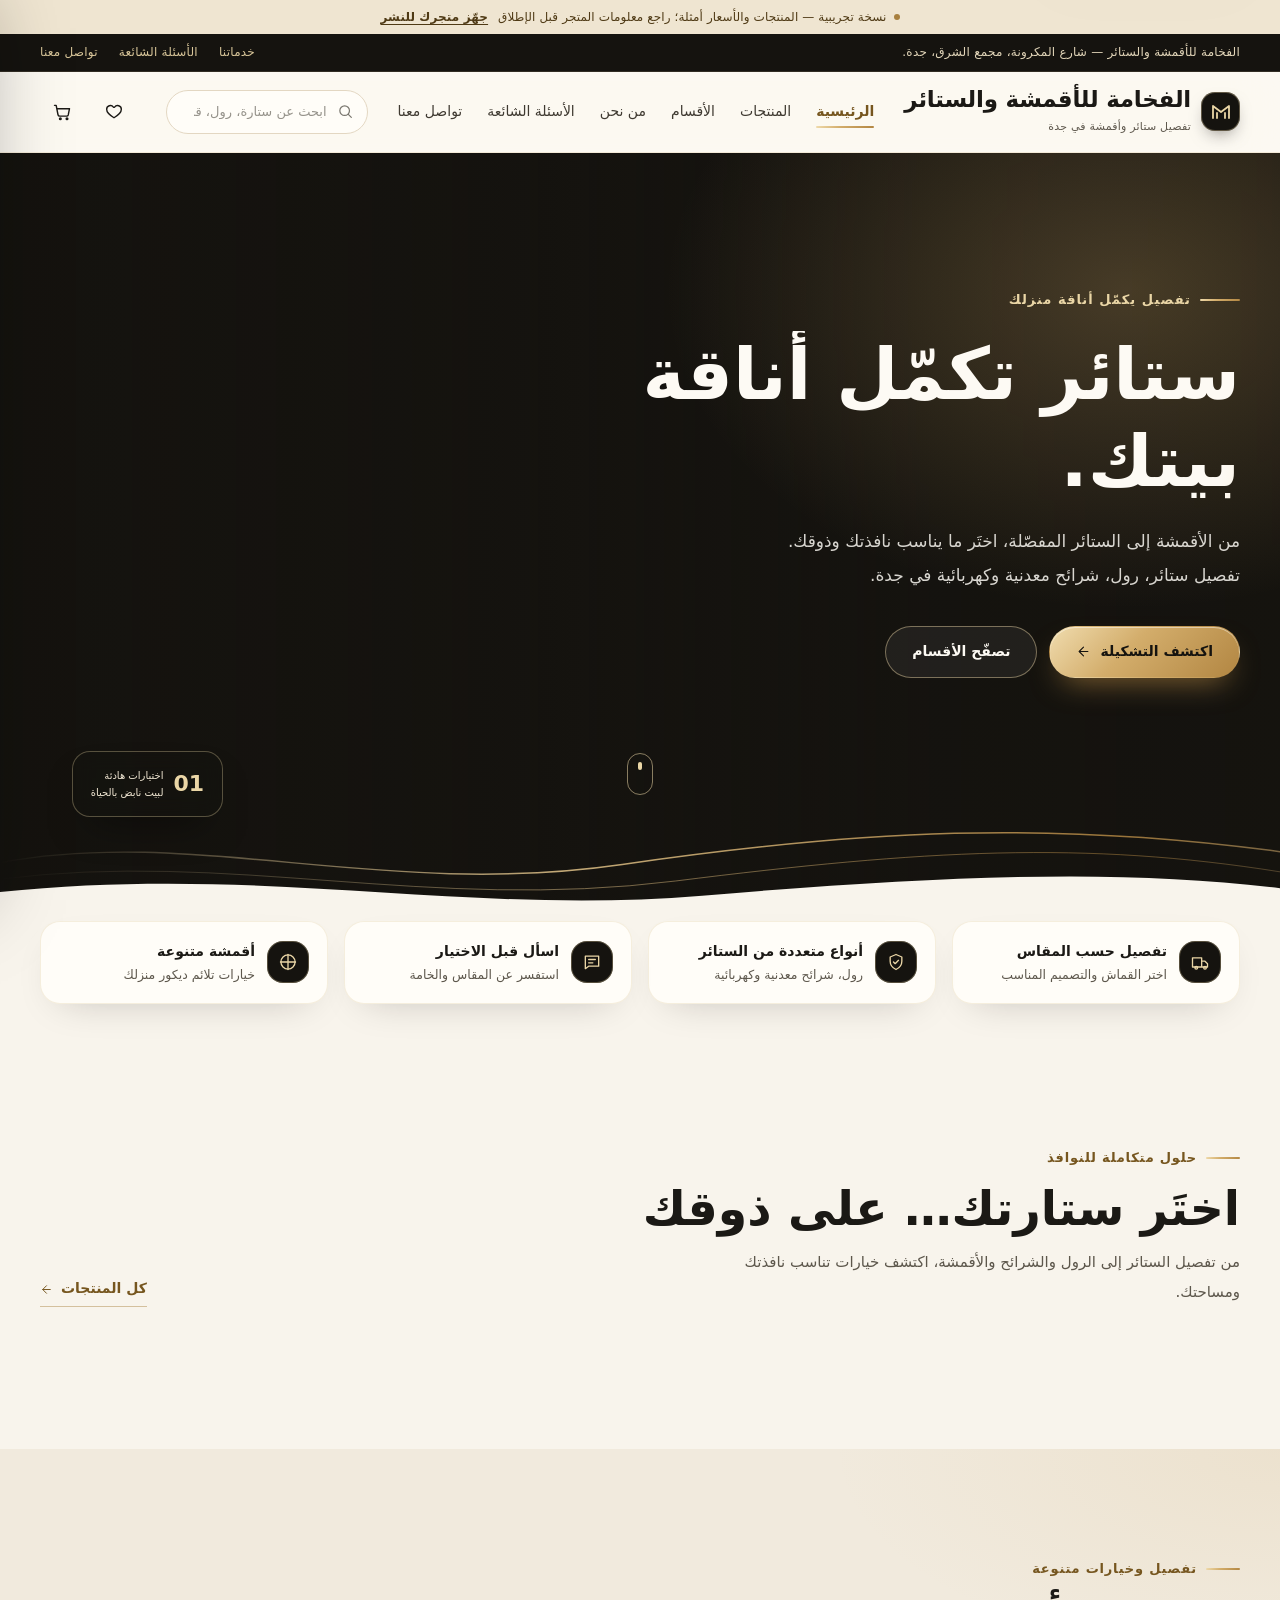
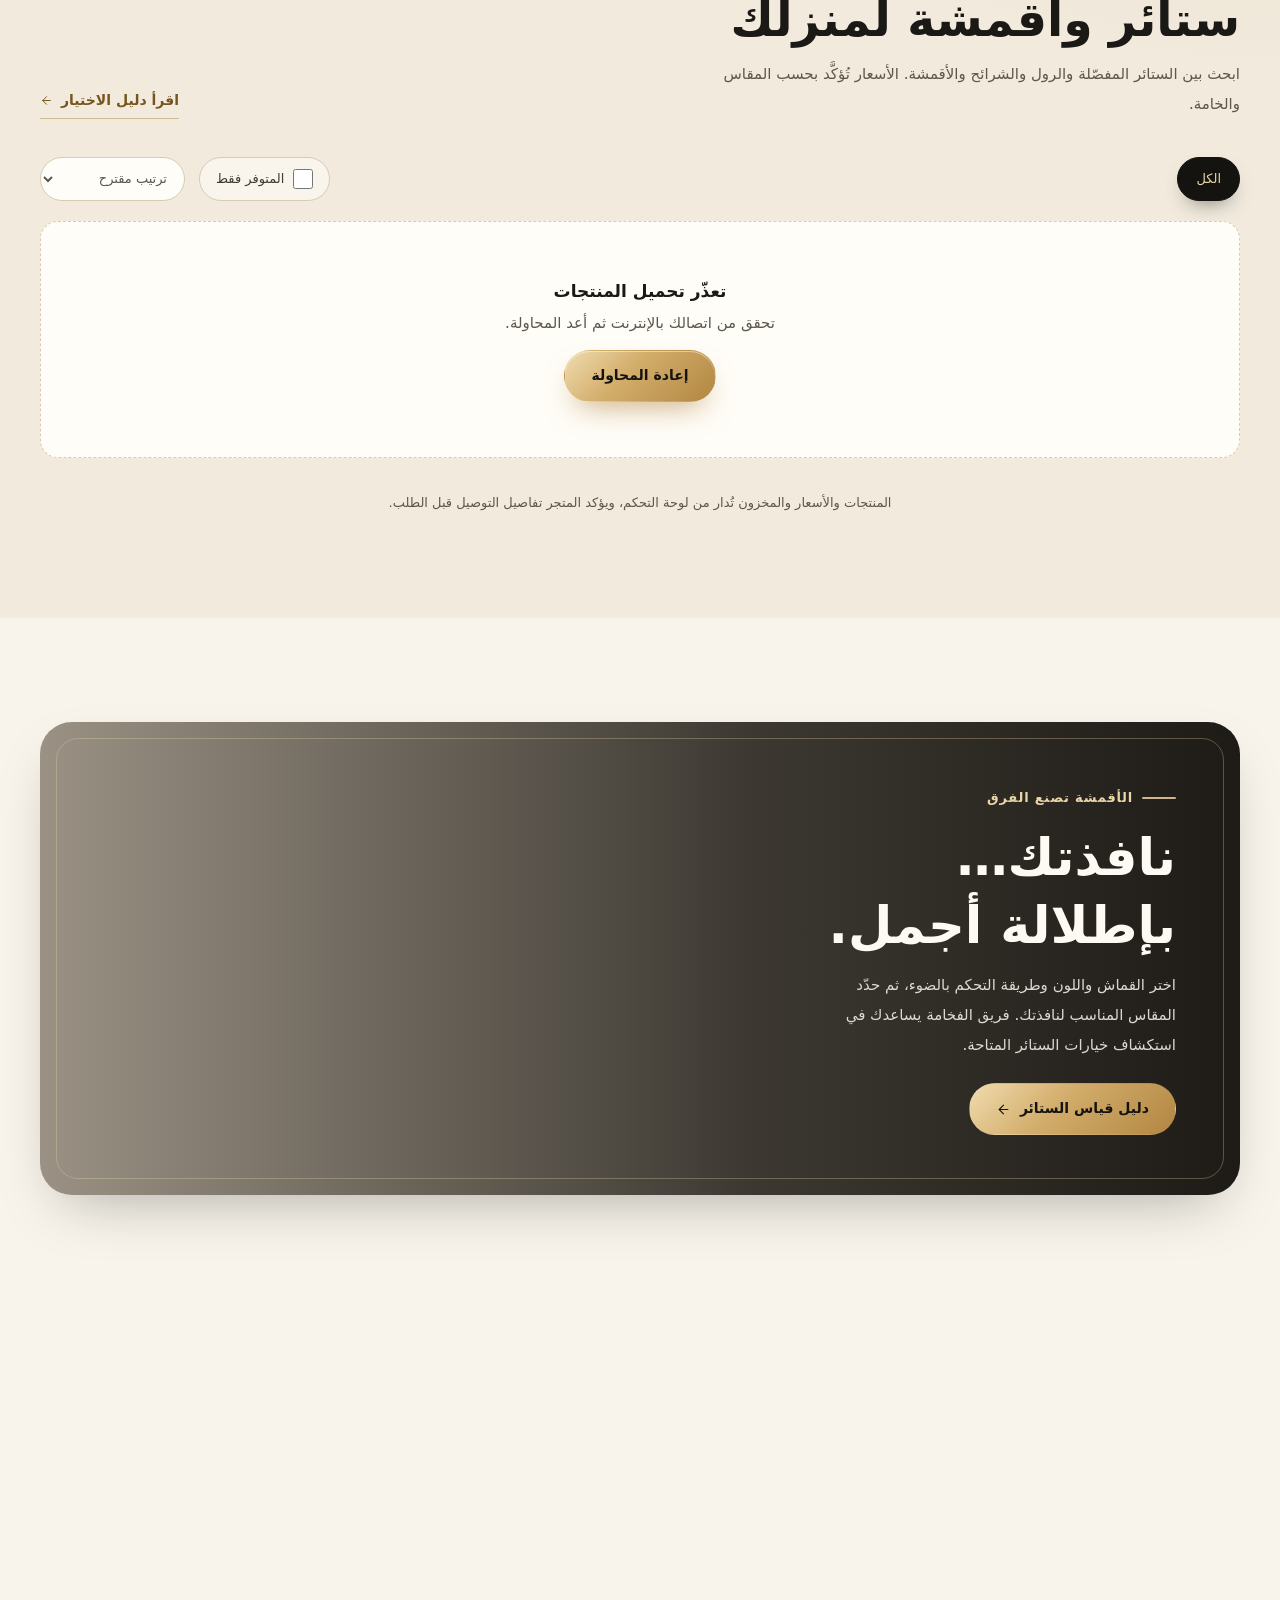
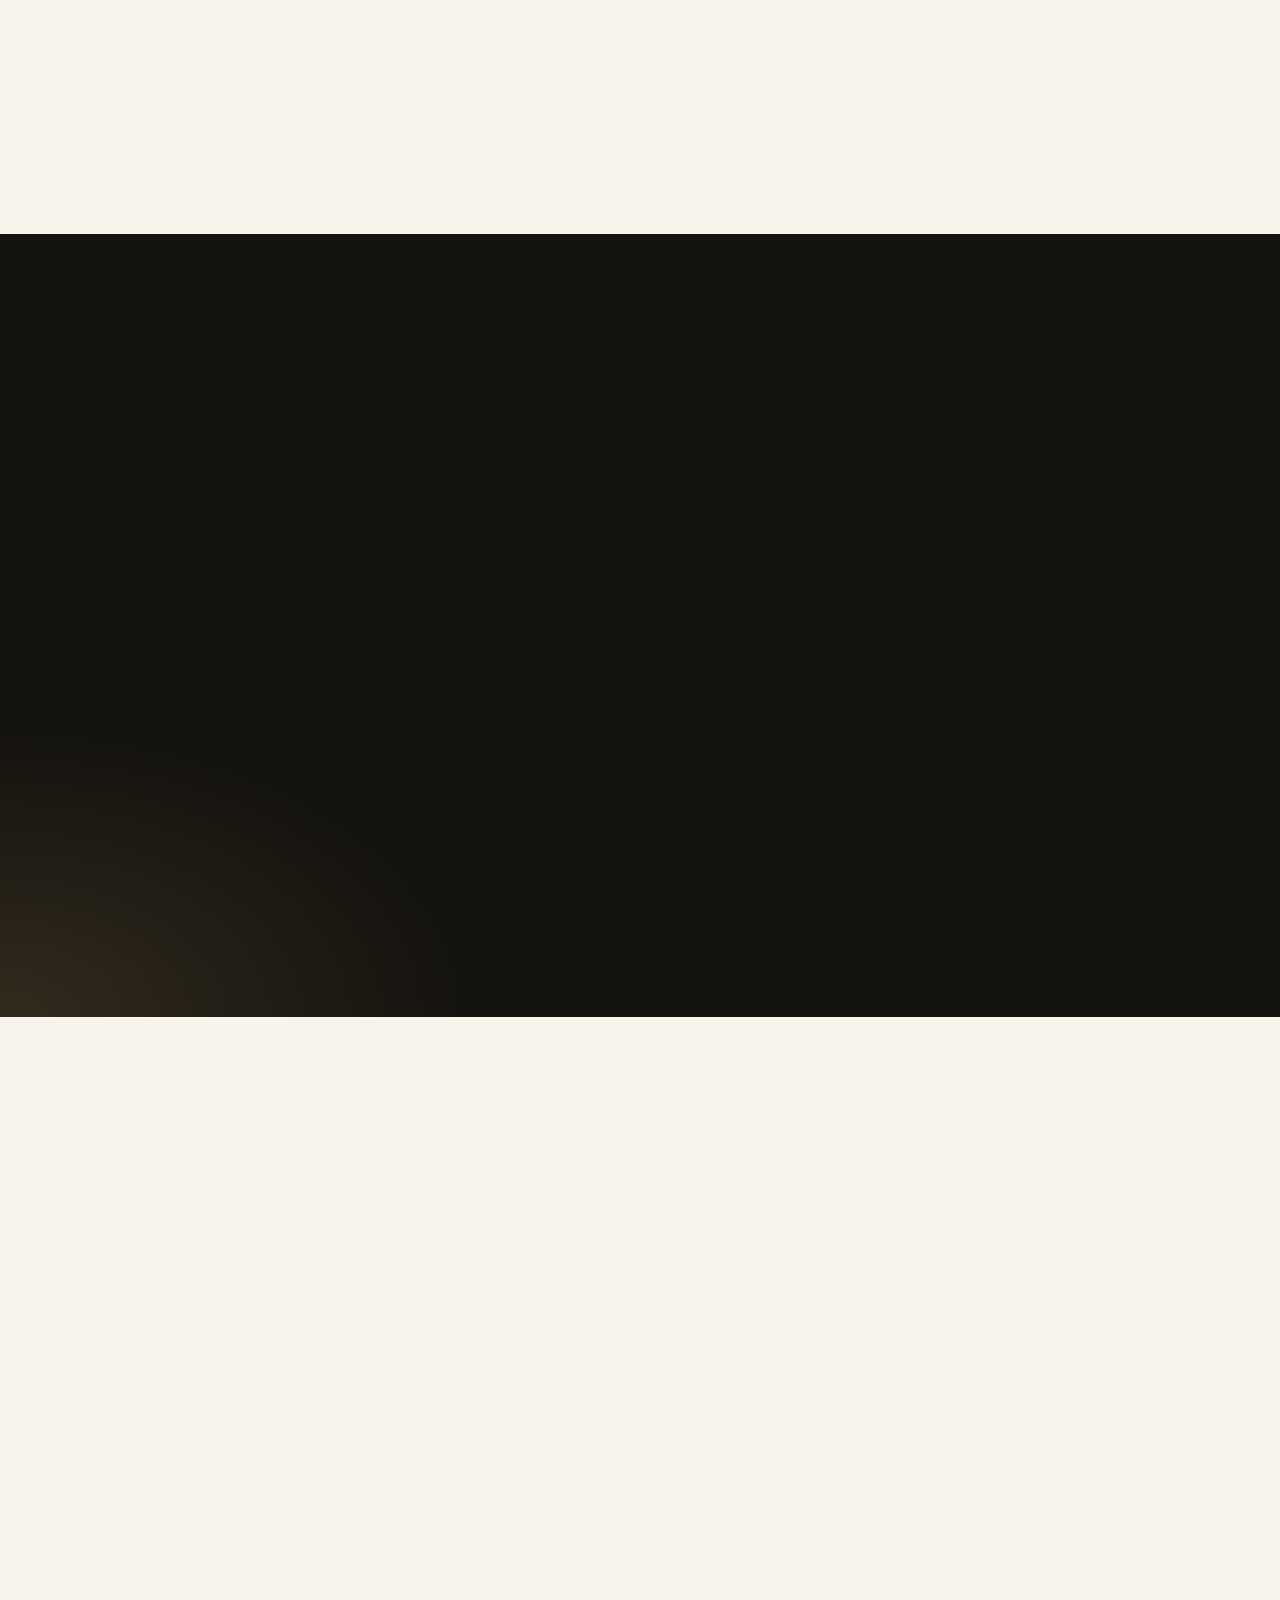
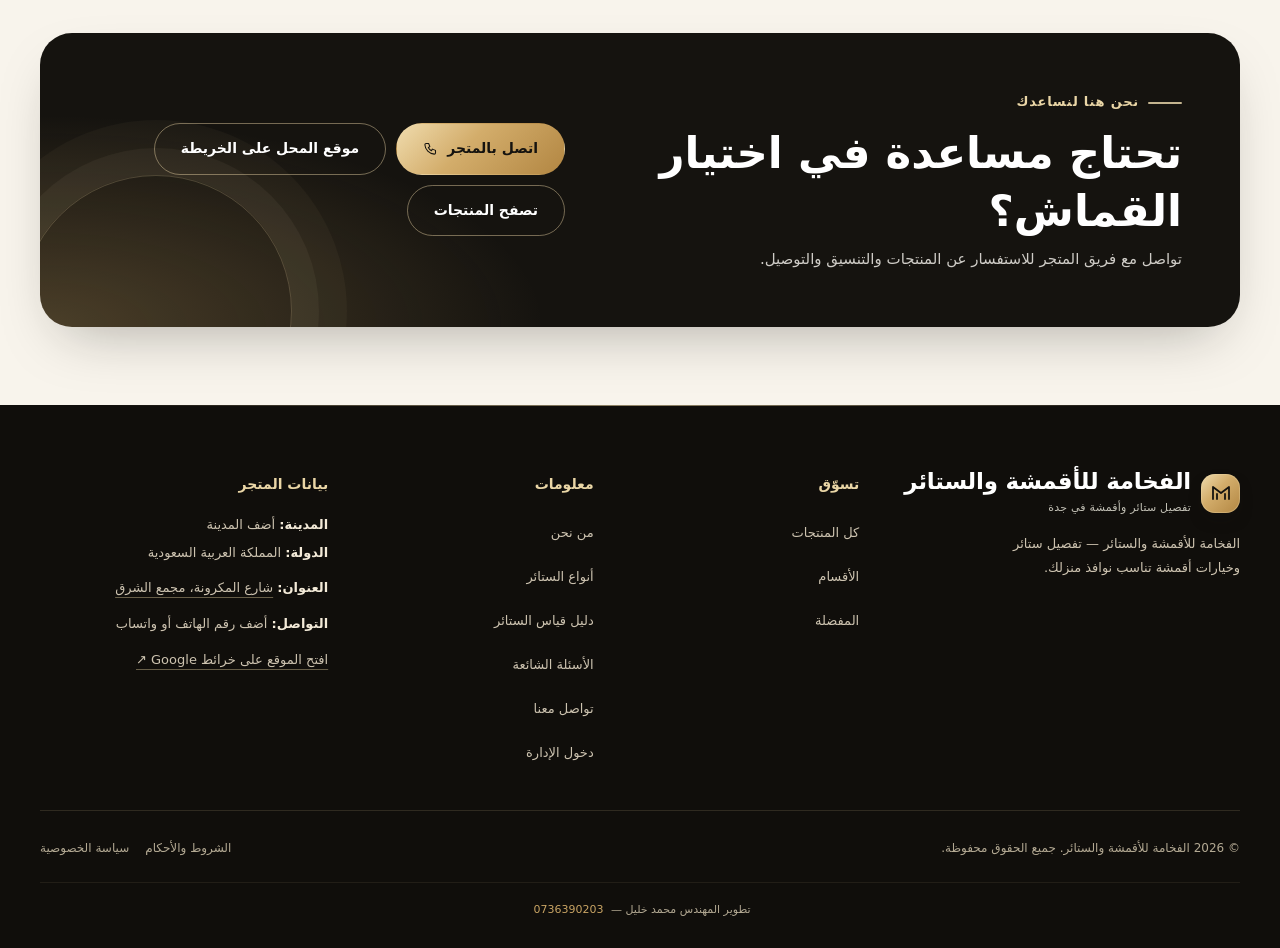
==== commit eec82777: "Improve compatibility with older iPhone and Android browsers - Cart drawer and product modal: add vh" ====
--- a/index.html
+++ b/index.html
@@ -70,7 +70,7 @@
     .menu-toggle{display:none}
     .search-toggle{display:none}
     .hero{position:relative;min-height:465px;display:flex;align-items:center;overflow:hidden;background-color:#e7dfd1;background-image:linear-gradient(to left,rgba(248,246,240,.98) 0%,rgba(248,246,240,.9) 27%,rgba(248,246,240,.35) 52%,rgba(248,246,240,0) 73%),url('/assets/wavy-11.jpg');background-size:cover;background-position:center}
-    .hero:before{content:"";position:absolute;inset:0;background:linear-gradient(180deg,rgba(34,31,25,.02),rgba(34,31,25,.04));pointer-events:none}
+    .hero:before{content:"";position:absolute;top:0;right:0;bottom:0;left:0;background:linear-gradient(180deg,rgba(34,31,25,.02),rgba(34,31,25,.04));pointer-events:none}
     .hero-content{position:relative;z-index:1;width:min(520px,49%);margin-right:max(calc((100vw - var(--max))/2),24px);padding:58px 0 60px}
     .eyebrow{display:inline-flex;align-items:center;gap:9px;color:var(--olive);font-size:11px;font-weight:700;letter-spacing:.04em}
     .eyebrow:before{content:"";width:24px;height:1px;background:var(--gold)}
@@ -100,8 +100,8 @@
     .text-link:hover{gap:13px}.text-link svg{width:13px;height:13px}
     .category-grid{display:grid;grid-template-columns:repeat(auto-fit,minmax(min(100%,260px),1fr));grid-auto-rows:240px;gap:15px}
     .category-card{position:relative;border-radius:18px;overflow:hidden;isolation:isolate;background:#e9e2d7;min-width:0;cursor:pointer}
-    .category-card img{width:100%;height:100%;object-fit:cover;transition:transform .65s cubic-bezier(.2,.65,.25,1);position:absolute;inset:0;z-index:-2}
-    .category-card:after{content:"";position:absolute;inset:0;z-index:-1;background:linear-gradient(to top,rgba(27,27,24,.66),rgba(27,27,24,.08) 58%,rgba(27,27,24,0) 100%)}
+    .category-card img{width:100%;height:100%;object-fit:cover;transition:transform .65s cubic-bezier(.2,.65,.25,1);position:absolute;top:0;right:0;bottom:0;left:0;z-index:-2}
+    .category-card:after{content:"";position:absolute;top:0;right:0;bottom:0;left:0;z-index:-1;background:linear-gradient(to top,rgba(27,27,24,.66),rgba(27,27,24,.08) 58%,rgba(27,27,24,0) 100%)}
     .category-card:hover img{transform:scale(1.045)}
     .category-card-content{position:absolute;bottom:0;right:0;left:0;padding:21px 22px;color:white;display:flex;align-items:end;justify-content:space-between;gap:10px}
     .category-card h3{font-size:19px;margin:0 0 3px;letter-spacing:-.03em}.category-card p{margin:0;font-size:10px;color:rgba(255,255,255,.8)}
@@ -186,9 +186,9 @@
     .footer-contact b{color:#f5efe3;font-weight:600}
     .footer-bottom{border-top:1px solid rgba(255,255,255,.13);padding-top:15px;display:flex;align-items:center;justify-content:space-between;gap:15px;color:#aead9f;font-size:9px}
     .footer-bottom p{margin:0}.footer-bottom .legal{display:flex;gap:16px;flex-wrap:wrap}
-    .overlay{position:fixed;inset:0;background:rgba(32,31,27,.42);backdrop-filter:blur(3px);z-index:50;opacity:0;visibility:hidden;transition:opacity .25s,visibility .25s}
+    .overlay{position:fixed;top:0;right:0;bottom:0;left:0;background:rgba(32,31,27,.42);backdrop-filter:blur(3px);z-index:50;opacity:0;visibility:hidden;transition:opacity .25s,visibility .25s}
     .overlay.open{opacity:1;visibility:visible}
-    .cart-drawer{position:fixed;z-index:51;top:0;left:0;width:min(430px,100%);height:100dvh;background:var(--paper);box-shadow:var(--shadow);transform:translateX(-105%);transition:transform .3s cubic-bezier(.2,.7,.2,1);display:flex;flex-direction:column}
+    .cart-drawer{position:fixed;z-index:51;top:0;left:0;width:min(430px,100%);height:100vh;height:100dvh;background:var(--paper);box-shadow:var(--shadow);transform:translateX(-105%);transition:transform .3s cubic-bezier(.2,.7,.2,1);display:flex;flex-direction:column}
     .cart-drawer.open{transform:translateX(0)}
     .drawer-head{padding:23px 24px 17px;border-bottom:1px solid var(--line);display:flex;align-items:center;justify-content:space-between}
     .drawer-head h2{font-size:19px;margin:0}.close-btn{border:0;background:transparent;width:35px;height:35px;border-radius:50%;display:grid;place-items:center;color:var(--ink)}.close-btn:hover{background:#ebe7df}.close-btn svg{width:19px;height:19px}
@@ -203,7 +203,7 @@
     .drawer-bottom{border-top:1px solid var(--line);padding:17px 22px 22px;background:#fbf9f4}
     .subtotal-row{display:flex;justify-content:space-between;font-size:12px;font-weight:700;margin-bottom:4px}.shipping-note{color:var(--muted);font-size:12px;margin:0 0 15px}
     .drawer-bottom .btn{width:100%}.cart-disclaimer{font-size:12px;text-align:center;color:var(--muted);margin:10px 0 0}
-    .modal-backdrop{position:fixed;inset:0;z-index:60;background:rgba(32,31,27,.5);backdrop-filter:blur(4px);display:none;align-items:center;justify-content:center;padding:20px}
+    .modal-backdrop{position:fixed;top:0;right:0;bottom:0;left:0;z-index:60;background:rgba(32,31,27,.5);backdrop-filter:blur(4px);display:none;align-items:center;justify-content:center;padding:20px}
     .modal-backdrop.open{display:flex}
     .modal-box{width:min(850px,100%);max-height:min(91dvh,780px);overflow:auto;border-radius:22px;background:var(--paper);box-shadow:var(--shadow);position:relative}
     .modal-close{position:absolute;top:14px;left:14px;z-index:2;width:36px;height:36px;background:rgba(255,254,250,.92);border:0;border-radius:50%;display:grid;place-items:center}
@@ -259,15 +259,13 @@
       .contact-section{padding-bottom:57px}.contact-card{padding:24px 21px;align-items:flex-start;flex-direction:column;gap:17px}.contact-copy h2{font-size:25px}.contact-copy p{font-size:9px}.contact-actions{gap:8px}.contact-actions .btn{font-size:9px;min-height:39px;padding:9px 14px}
       .site-footer{padding-top:34px}.footer-top{grid-template-columns:1fr 1fr;gap:24px 15px;padding-bottom:25px}.footer-brand{grid-column:1/-1}.footer-brand p{max-width:340px}.footer-col h3{font-size:10px;margin-bottom:11px}.footer-links{gap:7px}.footer-links a,.footer-links button,.footer-contact{font-size:9px}.footer-bottom{align-items:flex-start;flex-direction:column;font-size:8px;gap:8px}
       .cart-drawer{width:min(100%,410px)}.drawer-head{padding:18px 18px 14px}.cart-items{padding-inline:16px}.drawer-bottom{padding:15px 16px 18px}
-      .modal-backdrop{padding:10px}.modal-box{border-radius:18px;max-height:94dvh}.product-modal-layout{grid-template-columns:1fr}.modal-image,.modal-image img{min-height:220px;height:240px}.modal-info{padding:20px}.modal-info h2{font-size:21px}.modal-info p{margin-bottom:8px}.modal-info .modal-price{font-size:17px;margin-bottom:10px}.order-modal{padding:24px 18px}.form-grid{grid-template-columns:1fr}.form-field.full{grid-column:auto}
+      .modal-backdrop{padding:10px}.modal-box{border-radius:18px;max-height:94vh;max-height:94dvh}.product-modal-layout{grid-template-columns:1fr}.modal-image,.modal-image img{min-height:220px;height:240px}.modal-info{padding:20px}.modal-info h2{font-size:21px}.modal-info p{margin-bottom:8px}.modal-info .modal-price{font-size:17px;margin-bottom:10px}.order-modal{padding:24px 18px}.form-grid{grid-template-columns:1fr}.form-field.full{grid-column:auto}
     }
     .sr-only{position:absolute;width:1px;height:1px;padding:0;margin:-1px;overflow:hidden;clip:rect(0,0,0,0);white-space:nowrap;border:0}
     .skip-link{position:absolute;inset-inline-start:10px;top:-80px;z-index:100;background:#fffefa;color:var(--ink);padding:12px 18px;border-radius:10px;box-shadow:var(--shadow);font-weight:700}.skip-link:focus{top:10px}
     :where(a,button,input,select,textarea,summary,[tabindex]):focus-visible{outline:3px solid var(--olive-dark);outline-offset:3px;border-radius:6px}
     main:focus{outline:none}
     .noscript-note{margin:0;padding:12px 18px;background:#fff3cd;color:#664d03;text-align:center}
-    .admin-bar{display:flex;flex-wrap:wrap;gap:6px 18px;align-items:center;justify-content:center;background:#292d26;color:#f5f1e8;padding:8px 14px;font-size:13px}.admin-bar[hidden]{display:none}
-    .admin-bar a{color:#e9d9b8;font-weight:700;text-decoration:underline;text-underline-offset:3px;padding:6px 2px}
     .gallery-view{display:flex;flex-direction:column;min-width:0;background:#e9e3d9}.gallery-view .modal-image{flex:1}
     .gallery-thumbs{display:flex;gap:8px;padding:10px;overflow-x:auto;background:#f3efe7}
     .gthumb{flex:0 0 auto;width:62px;height:62px;padding:0;border:2px solid transparent;border-radius:10px;overflow:hidden;background:#e9e3d9;cursor:pointer}.gthumb img{width:100%;height:100%;object-fit:cover}.gthumb.active{border-color:var(--olive-dark)}
@@ -370,7 +368,7 @@
     .header-inner{transition:min-height .4s var(--ease)}
     .site-header.scrolled .header-inner{min-height:68px}
     .brand-mark{background:var(--night);color:var(--gold-2);border-radius:14px;box-shadow:inset 0 0 0 1px rgba(234,214,166,.35),0 8px 18px -8px rgba(21,19,15,.6);position:relative;overflow:hidden}
-    .brand-mark:after{content:"";position:absolute;inset:0;background:linear-gradient(115deg,transparent 35%,rgba(255,244,214,.55) 50%,transparent 65%);transform:translateX(-120%);animation:sheen 5.5s var(--ease) 1.2s infinite}
+    .brand-mark:after{content:"";position:absolute;top:0;right:0;bottom:0;left:0;background:linear-gradient(115deg,transparent 35%,rgba(255,244,214,.55) 50%,transparent 65%);transform:translateX(-120%);animation:sheen 5.5s var(--ease) 1.2s infinite}
     .brand-name{font-weight:700;letter-spacing:-.01em;font-size:23px}
     .brand-tagline{font-size:11px;letter-spacing:.02em;color:var(--muted)}
     .main-nav{font-size:14px;color:#3f3a31}
@@ -388,7 +386,7 @@
     /* hero */
     .hero{min-height:min(86vh,760px);background:var(--night);color:var(--ivory);isolation:isolate}
     .hero:before{inset:-3%;z-index:-2;background:url('/assets/wavy-11.jpg') center/cover no-repeat;transform-origin:30% 45%;animation:kenburns 28s ease-in-out infinite alternate}
-    .hero:after{content:"";position:absolute;inset:0;z-index:-1;pointer-events:none;background:radial-gradient(ellipse 60% 70% at 88% 18%,rgba(201,164,100,.28),transparent 60%),linear-gradient(270deg,rgba(21,19,15,.95) 0%,rgba(21,19,15,.86) 28%,rgba(21,19,15,.45) 60%,rgba(21,19,15,.2) 100%)}
+    .hero:after{content:"";position:absolute;top:0;right:0;bottom:0;left:0;z-index:-1;pointer-events:none;background:radial-gradient(ellipse 60% 70% at 88% 18%,rgba(201,164,100,.28),transparent 60%),linear-gradient(270deg,rgba(21,19,15,.95) 0%,rgba(21,19,15,.86) 28%,rgba(21,19,15,.45) 60%,rgba(21,19,15,.2) 100%)}
     .hero-content{padding:84px 0 120px;width:min(600px,52%)}
     .hero-content>*{animation:rise 1s var(--ease) both}
     .hero-content>:nth-child(2){animation-delay:.12s}.hero-content>:nth-child(3){animation-delay:.24s}.hero-content>:nth-child(4){animation-delay:.36s}
@@ -413,7 +411,7 @@
     .btn:active{transform:translateY(0) scale(.98)}
     .btn-primary{background:var(--gold-grad);color:var(--night);box-shadow:0 14px 30px -12px rgba(178,134,66,.75),inset 0 1px 0 rgba(255,255,255,.45)}
     .btn-primary:hover{background:var(--gold-grad);color:var(--night);box-shadow:0 20px 38px -12px rgba(178,134,66,.85),inset 0 1px 0 rgba(255,255,255,.5)}
-    .btn-primary:before{content:"";position:absolute;inset:0;z-index:-1;background:linear-gradient(115deg,transparent 30%,rgba(255,255,255,.55) 50%,transparent 70%);transform:translateX(-130%);transition:transform .9s var(--ease)}
+    .btn-primary:before{content:"";position:absolute;top:0;right:0;bottom:0;left:0;z-index:-1;background:linear-gradient(115deg,transparent 30%,rgba(255,255,255,.55) 50%,transparent 70%);transform:translateX(-130%);transition:transform .9s var(--ease)}
     .btn-primary:hover:before{transform:translateX(130%)}
     .btn-outline{border-color:#d7c8ad;background:rgba(255,253,248,.7)}
     .btn-outline:hover{border-color:var(--gold);background:var(--white)}
@@ -460,12 +458,12 @@
     .result-count{font-size:13px}
     .product-grid{gap:30px 22px}
     .product-card{background:var(--white);border-radius:26px;padding:10px;box-shadow:0 1px 0 rgba(21,19,15,.03),0 18px 40px -30px rgba(21,19,15,.45);transform:perspective(1000px) translateY(var(--lift,0)) rotateX(var(--rx,0deg)) rotateY(var(--ry,0deg));transition:transform .5s var(--ease),box-shadow .5s var(--ease)}
-    .product-card:before{content:"";position:absolute;inset:0;border-radius:inherit;padding:1px;background:linear-gradient(135deg,rgba(234,214,166,.9),rgba(201,164,100,.05) 45%,rgba(201,164,100,.55));-webkit-mask:linear-gradient(#000 0 0) content-box,linear-gradient(#000 0 0);-webkit-mask-composite:xor;mask-composite:exclude;opacity:0;transition:opacity .5s var(--ease);pointer-events:none}
+    .product-card:before{content:"";position:absolute;top:0;right:0;bottom:0;left:0;border-radius:inherit;padding:1px;background:linear-gradient(135deg,rgba(234,214,166,.9),rgba(201,164,100,.05) 45%,rgba(201,164,100,.55));-webkit-mask:linear-gradient(#000 0 0) content-box,linear-gradient(#000 0 0);-webkit-mask-composite:xor;mask-composite:exclude;opacity:0;transition:opacity .5s var(--ease);pointer-events:none}
     .product-card:hover{--lift:-8px;box-shadow:0 34px 60px -34px rgba(21,19,15,.6)}
     .product-card:hover:before{opacity:1}
     .product-card.tilting{transition:transform .12s linear,box-shadow .5s var(--ease)}
     .product-image-wrap{border-radius:18px;background:var(--sand)}
-    .product-image-wrap:after{content:"";position:absolute;inset:0;background:radial-gradient(circle 220px at var(--mx,50%) var(--my,50%),rgba(255,246,222,.28),transparent 70%),linear-gradient(115deg,transparent 35%,rgba(255,255,255,.32) 50%,transparent 65%);background-size:100% 100%,250% 100%;background-position:0 0,130% 0;opacity:0;transition:opacity .5s,background-position 1.1s var(--ease);pointer-events:none}
+    .product-image-wrap:after{content:"";position:absolute;top:0;right:0;bottom:0;left:0;background:radial-gradient(circle 220px at var(--mx,50%) var(--my,50%),rgba(255,246,222,.28),transparent 70%),linear-gradient(115deg,transparent 35%,rgba(255,255,255,.32) 50%,transparent 65%);background-size:100% 100%,250% 100%;background-position:0 0,130% 0;opacity:0;transition:opacity .5s,background-position 1.1s var(--ease);pointer-events:none}
     .product-card:hover .product-image-wrap:after{opacity:1;background-position:0 0,-30% 0}
     .product-image{transition:transform 1.1s var(--ease);cursor:zoom-in}
     .product-card:hover .product-image{transform:scale(1.07)}
@@ -761,7 +759,6 @@
   <div class="scroll-progress" aria-hidden="true"></div>
   <a class="skip-link" href="#main">تخطي إلى المحتوى الرئيسي</a>
   <noscript><p class="noscript-note">السلة وإرسال الطلبات تحتاج إلى تفعيل JavaScript. يمكنك تصفّح <a href="/products">صفحة المنتجات</a> أو التواصل مع المتجر هاتفيًا.</p></noscript>
-  <div class="admin-bar" id="adminBar" hidden role="region" aria-label="أدوات المدير"><span>أنت مسجّل دخول كمدير</span><a href="/admin/#products/new">+ إضافة منتج</a><a href="/admin/#categories">الأقسام</a><a href="/admin/#orders">الطلبات</a><a href="/admin/#messages">الرسائل</a><a href="/admin/">لوحة الإدارة</a></div>
   <aside class="top-notices" aria-label="معلومات المتجر">
   <div class="demo-ribbon" id="demoRibbon" role="note">
     <span><i class="demo-dot" aria-hidden="true"></i>نسخة تجريبية — المنتجات والأسعار أمثلة؛ راجع معلومات المتجر قبل الإطلاق</span>
@@ -1143,7 +1140,6 @@
   renderCart();toast('أُعيد المنتج إلى السلة');
 }
 function toggleFavorite(id){const has=isFav(id);favorites=has?favorites.filter(x=>String(x)!==String(id)):[...favorites,id];saveState();updateCounts();if(showFavorites)renderProducts();else syncFavorites();toast(has?'أُزيل من المفضلة':'أُضيف إلى المفضلة')}
-const isAdmin=()=>/(?:^|;\s*)fakhama_admin_flag=1/.test(document.cookie);
 const baseTitle=document.title;
 let lastFocus=null,productPushed=false,ignoreNextPop=false,ignorePopTimer=0,closingFromHistory=false,modalProduct=null,modalQty=1,modalMax=1;
 const REC_KEY='fakhama-recent-v1';
@@ -1160,7 +1156,7 @@
 function restoreFocus(){if(lastFocus&&document.contains(lastFocus)){lastFocus.focus();lastFocus=null}}
 const drawerOpen=()=>Boolean($('#cartDrawer')&&$('#cartDrawer').classList.contains('open'));
 // While a dialog (cart drawer, quick view, order form) is open the page behind it is inert: no focus, no screen-reader access, nothing to tab out to.
-function syncInert(){const on=drawerOpen()||Boolean($('.modal-backdrop.open'));$$('#main,.site-footer,.site-header,.top-notices,#adminBar,#toTop').forEach(el=>{if(on)el.setAttribute('inert','');else el.removeAttribute('inert')})}
+function syncInert(){const on=drawerOpen()||Boolean($('.modal-backdrop.open'));$$('#main,.site-footer,.site-header,.top-notices,#toTop').forEach(el=>{if(on)el.setAttribute('inert','');else el.removeAttribute('inert')})}
 function openDrawer(){lastFocus=document.activeElement;renderCart();$('#cartDrawer').inert=false;$('#cartDrawer').classList.add('open');syncInert();$('#drawerOverlay').classList.add('open');document.body.classList.add('locked');$('#cartClose').focus()}
 function closeDrawer(){const was=drawerOpen();if(!was)return;$('#cartDrawer').classList.remove('open');$('#cartDrawer').inert=true;$('#drawerOverlay').classList.remove('open');if(!$('.modal-backdrop.open'))document.body.classList.remove('locked');syncInert();restoreFocus()}
 function openModal(el){if(!$('.modal-backdrop.open'))lastFocus=document.activeElement;el.classList.add('open');document.body.classList.add('locked');syncInert();const focusable=el.querySelector('.modal-close,button,input,textarea');if(focusable)setTimeout(()=>focusable.focus(),60)}
@@ -1178,7 +1174,7 @@
   const thumbs=multi?`<div class="gallery-thumbs" role="group" aria-label="صور المنتج">${imgs.map((im,i)=>`<button type="button" class="gthumb${i?'':' active'}" data-gindex="${i}" aria-label="الصورة ${i+1} من ${imgs.length}" aria-pressed="${i?'false':'true'}"><img src="${esc(im.thumb||im.url)}" alt="" loading="lazy" decoding="async"></button>`).join('')}</div>`:'';
   const nav=multi?`<button type="button" class="gnav gnav-prev" data-gnav="-1" aria-label="الصورة السابقة">${icons.chevR}</button><button type="button" class="gnav gnav-next" data-gnav="1" aria-label="الصورة التالية">${icons.chevL}</button><span class="gcount" id="galleryCount" aria-hidden="true">${amount(1)} من ${amount(imgs.length)}</span>`:'';
   const qty=available?`<div class="modal-qty"><span id="modalQtyLabel">الكمية</span><div class="qty-control big" role="group" aria-labelledby="modalQtyLabel"><button type="button" data-mqty="-1" aria-label="تقليل الكمية">−</button><output id="modalQty">1</output><button type="button" data-mqty="1" aria-label="زيادة الكمية">+</button></div></div>`:'';
-  $('#productModalContent').innerHTML=`<div class="product-modal-layout"><div class="gallery-view"><div class="modal-image zoomable" id="galleryStage" style="${esc('--ph:'+cssUrl(imgs[0].thumb||imgs[0].url))}"><img id="galleryMain" src="${esc(imgs[0].url)}" alt="${esc(p.alt||p.name)}" data-count="${imgs.length}" decoding="async">${nav}<button type="button" class="gzoom" data-zoom-toggle aria-pressed="false" aria-label="تكبير الصورة">${icons.zoom}</button><span class="sr-only" id="galleryStatus" role="status" aria-live="polite"></span></div>${thumbs}</div><div class="modal-info"><div class="modal-head"><p class="product-category">${esc(p.categoryName||'ستائر وأقمشة')}</p><button type="button" class="favorite-btn inline${fav?' active':''}" data-favorite="${esc(p.id)}" aria-pressed="${fav}" aria-label="المفضلة: ${esc(p.name)}">${icons.heart}</button></div><h2 id="productModalTitle">${esc(p.name)}</h2><p>${esc(p.description||'')}</p><div class="modal-price">${onRequest(p)?'<span class="on-request">السعر حسب الطلب</span>':`${amount(p.price)} <span style="font-size:13px;font-weight:500;color:var(--muted)">ريال سعودي</span>`}</div>${qty}<button class="btn btn-primary" type="button" data-modal-add="${esc(p.id)}" ${available?'':'disabled'}>${available?`أضف إلى السلة ${icons.arrow}`:'غير متوفر حاليًا'}</button><div class="modal-actions"><a class="btn btn-outline" href="${esc(productUrl(p))}">صفحة المنتج</a><a class="btn btn-outline" href="${esc(wa)}" target="_blank" rel="noopener">مشاركة عبر واتساب<span class="sr-only"> (يفتح في نافذة جديدة)</span></a><button class="btn btn-outline" type="button" data-copy-link="${esc(url)}">نسخ الرابط</button>${isAdmin()?`<a class="btn btn-outline" href="/admin/#products/edit/${esc(p.id)}">تعديل المنتج</a>`:''}</div><span class="modal-note">${available?(onRequest(p)?'يُفصَّل حسب الطلب؛ يؤكد المتجر المقاس والخامة والسعر قبل البدء.':`المتاح حاليًا: ${countAr(p.stock,'piece')}.`):'سيظهر المنتج هنا عند توفر المخزون.'}</span></div></div>`;
+  $('#productModalContent').innerHTML=`<div class="product-modal-layout"><div class="gallery-view"><div class="modal-image zoomable" id="galleryStage" style="${esc('--ph:'+cssUrl(imgs[0].thumb||imgs[0].url))}"><img id="galleryMain" src="${esc(imgs[0].url)}" alt="${esc(p.alt||p.name)}" data-count="${imgs.length}" decoding="async">${nav}<button type="button" class="gzoom" data-zoom-toggle aria-pressed="false" aria-label="تكبير الصورة">${icons.zoom}</button><span class="sr-only" id="galleryStatus" role="status" aria-live="polite"></span></div>${thumbs}</div><div class="modal-info"><div class="modal-head"><p class="product-category">${esc(p.categoryName||'ستائر وأقمشة')}</p><button type="button" class="favorite-btn inline${fav?' active':''}" data-favorite="${esc(p.id)}" aria-pressed="${fav}" aria-label="المفضلة: ${esc(p.name)}">${icons.heart}</button></div><h2 id="productModalTitle">${esc(p.name)}</h2><p>${esc(p.description||'')}</p><div class="modal-price">${onRequest(p)?'<span class="on-request">السعر حسب الطلب</span>':`${amount(p.price)} <span style="font-size:13px;font-weight:500;color:var(--muted)">ريال سعودي</span>`}</div>${qty}<button class="btn btn-primary" type="button" data-modal-add="${esc(p.id)}" ${available?'':'disabled'}>${available?`أضف إلى السلة ${icons.arrow}`:'غير متوفر حاليًا'}</button><div class="modal-actions"><a class="btn btn-outline" href="${esc(productUrl(p))}">صفحة المنتج</a><a class="btn btn-outline" href="${esc(wa)}" target="_blank" rel="noopener">مشاركة عبر واتساب<span class="sr-only"> (يفتح في نافذة جديدة)</span></a><button class="btn btn-outline" type="button" data-copy-link="${esc(url)}">نسخ الرابط</button></div><span class="modal-note">${available?(onRequest(p)?'يُفصَّل حسب الطلب؛ يؤكد المتجر المقاس والخامة والسعر قبل البدء.':`المتاح حاليًا: ${countAr(p.stock,'piece')}.`):'سيظهر المنتج هنا عند توفر المخزون.'}</span></div></div>`;
   prepImages($('#productModalContent'));
   $('#productModal').setAttribute('aria-labelledby','productModalTitle');$('#productModal').removeAttribute('aria-label');
   document.title=`${p.name} | ${STORE.name||baseTitle}`;
@@ -1328,7 +1324,6 @@
 function initProductPage(){
   if(PAGE!=='product')return;
   const actions=$('.product-page-actions'),pid=document.body.dataset.productId;if(pid)trackViewed(pid);
-  if(actions&&pid&&isAdmin()&&/^\d+$/.test(pid))actions.insertAdjacentHTML('beforeend',`<a class="btn btn-outline" href="/admin/#products/edit/${pid}">تعديل المنتج</a>`);
   on($('.product-gallery-thumbs'),'keydown',e=>{
     const btn=e.target.closest('[data-page-gindex]');if(!btn)return;const i=Number(btn.dataset.pageGindex),n=$$('[data-page-gindex]').length;
     const next={ArrowLeft:i+1,ArrowRight:i-1,Home:0,End:n-1}[e.key];if(next===undefined)return;e.preventDefault();setPageImage(next,true);
@@ -1504,7 +1499,7 @@
   const state=stored();
   if(state==='granted')loadAnalytics(id);else if(!state)show(false);
 }
-setText('#year',new Date().getFullYear());const adminBar=$('#adminBar');if(adminBar&&isAdmin())adminBar.hidden=false;
+setText('#year',new Date().getFullYear());
 try{initConsent()}catch(error){console.info('Consent banner unavailable.',error)} // never blocks the storefront
 {const g=$('#categoryGrid');if(g&&!g.children.length)g.innerHTML=skeletonCategories()}
 markNav();initSearch();initProductPage();initContactForm();renderProducts();renderCart();if(showFavorites)syncSearchUrl();loadLiveCatalog();
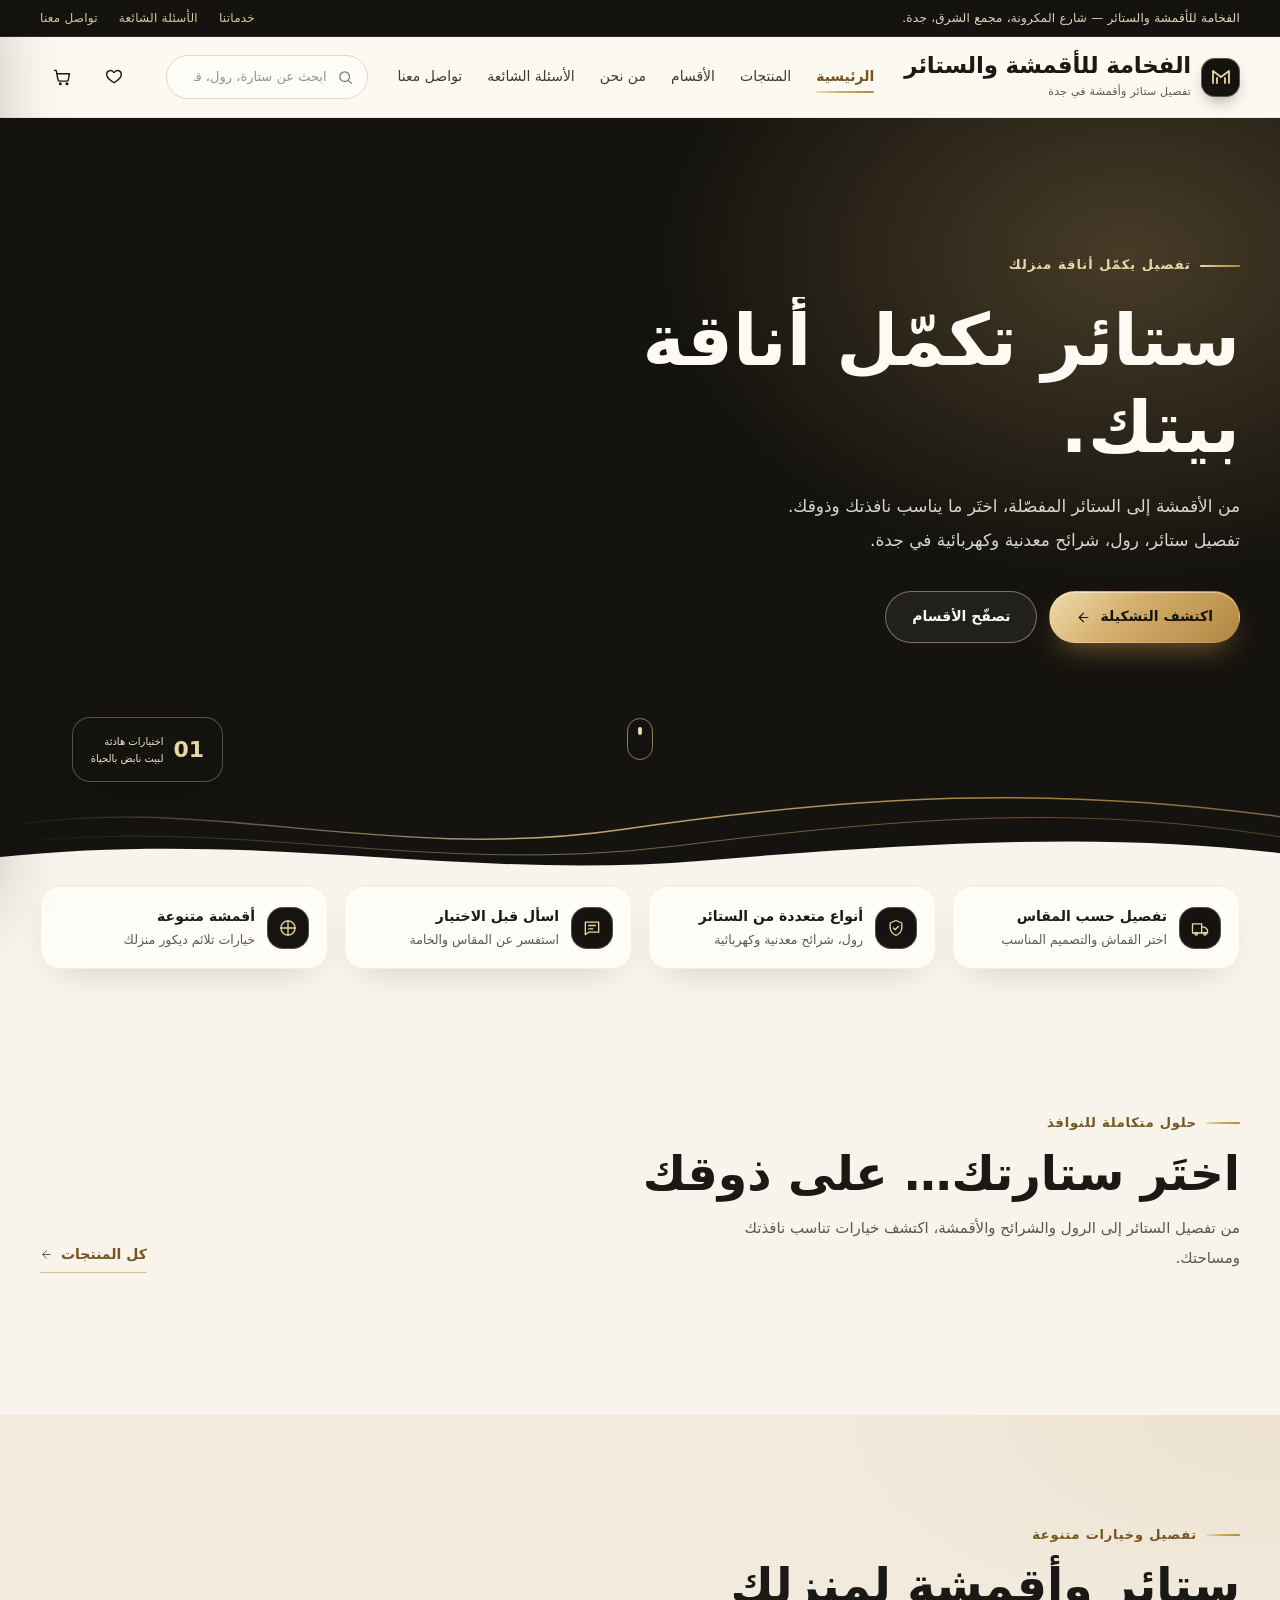
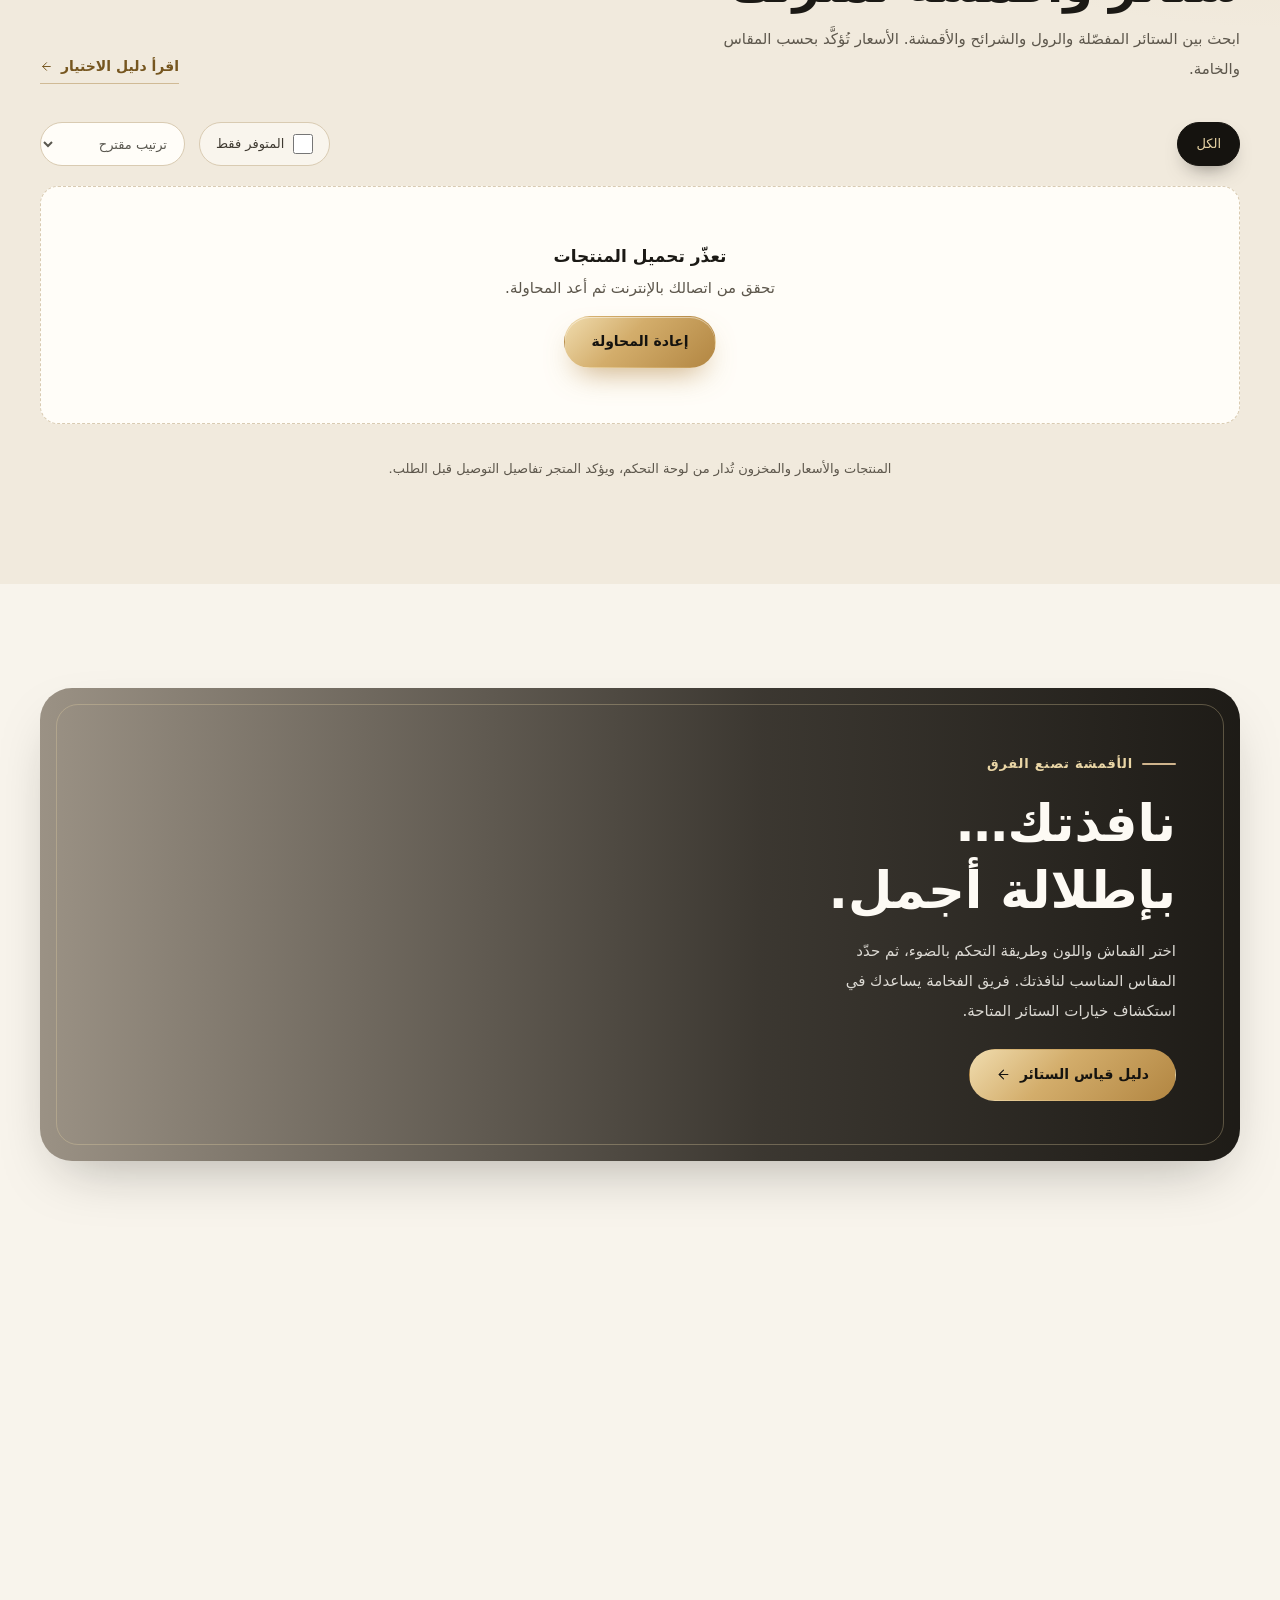
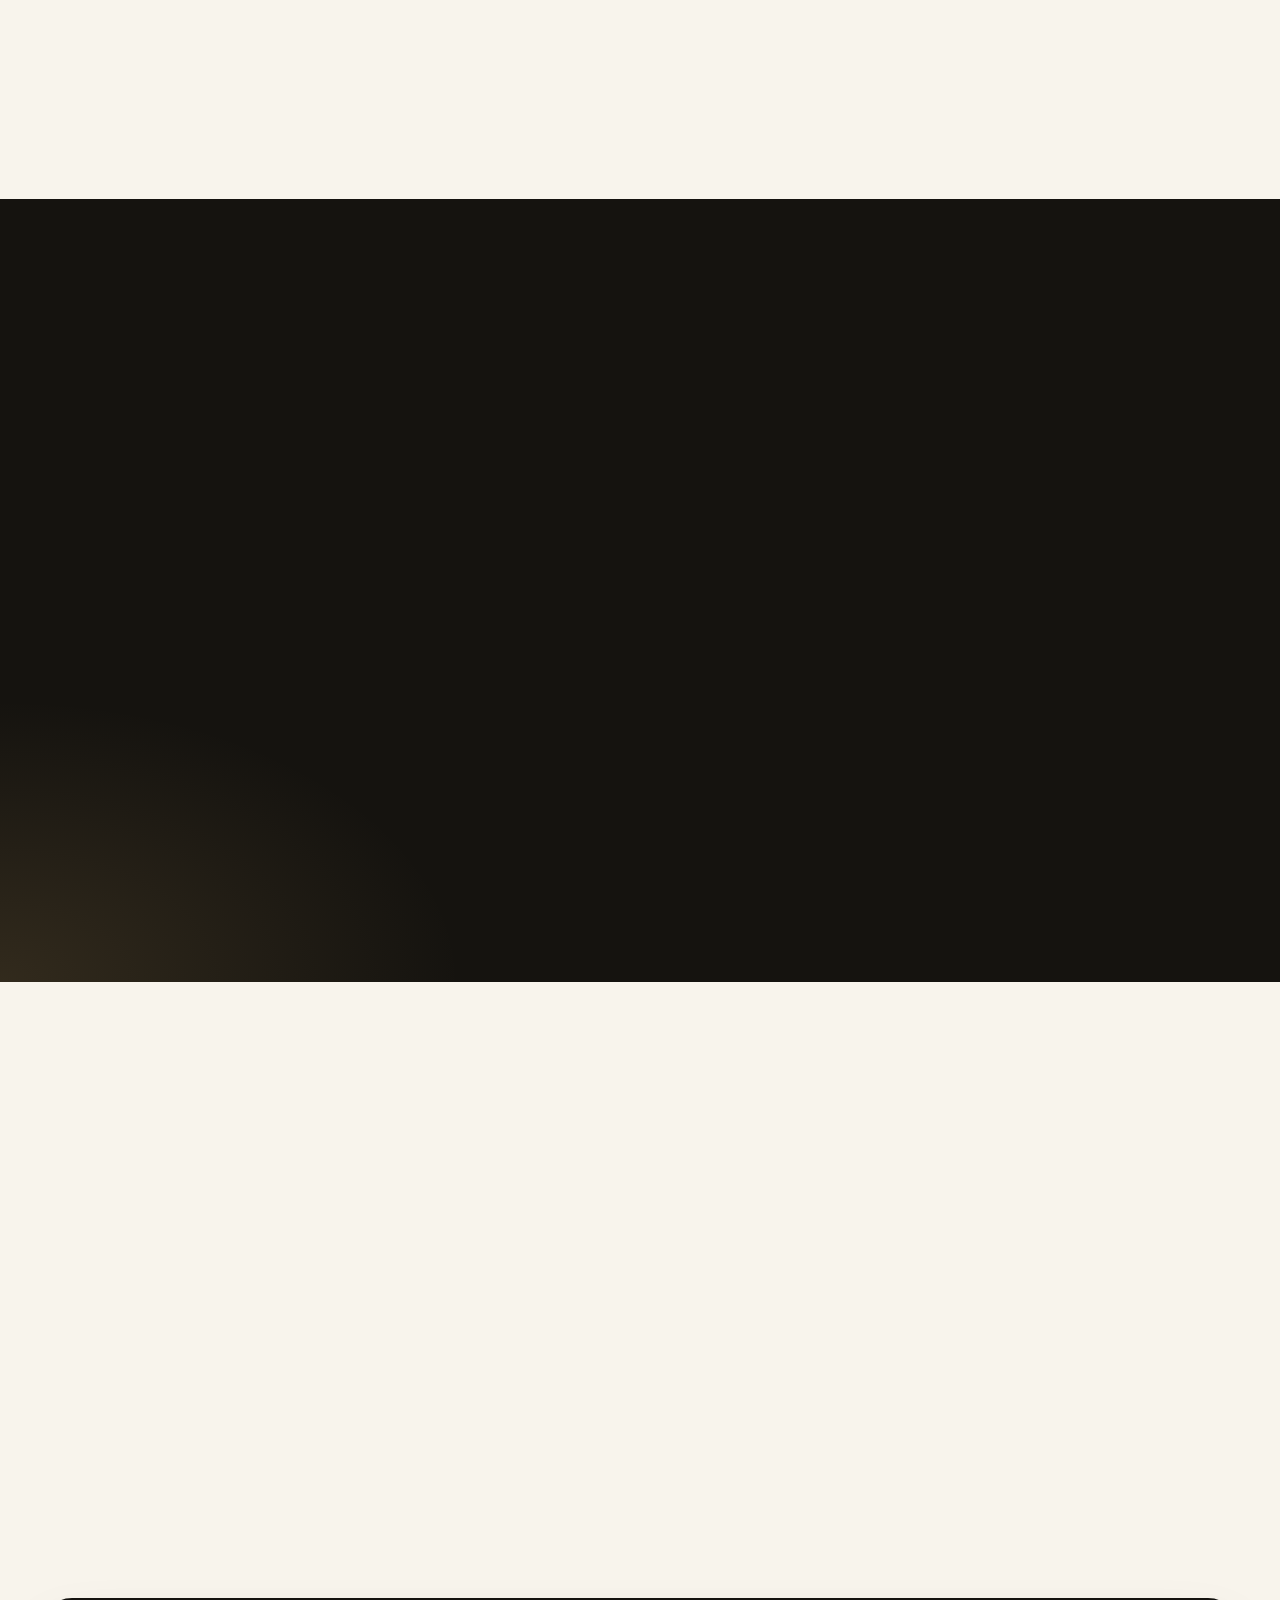
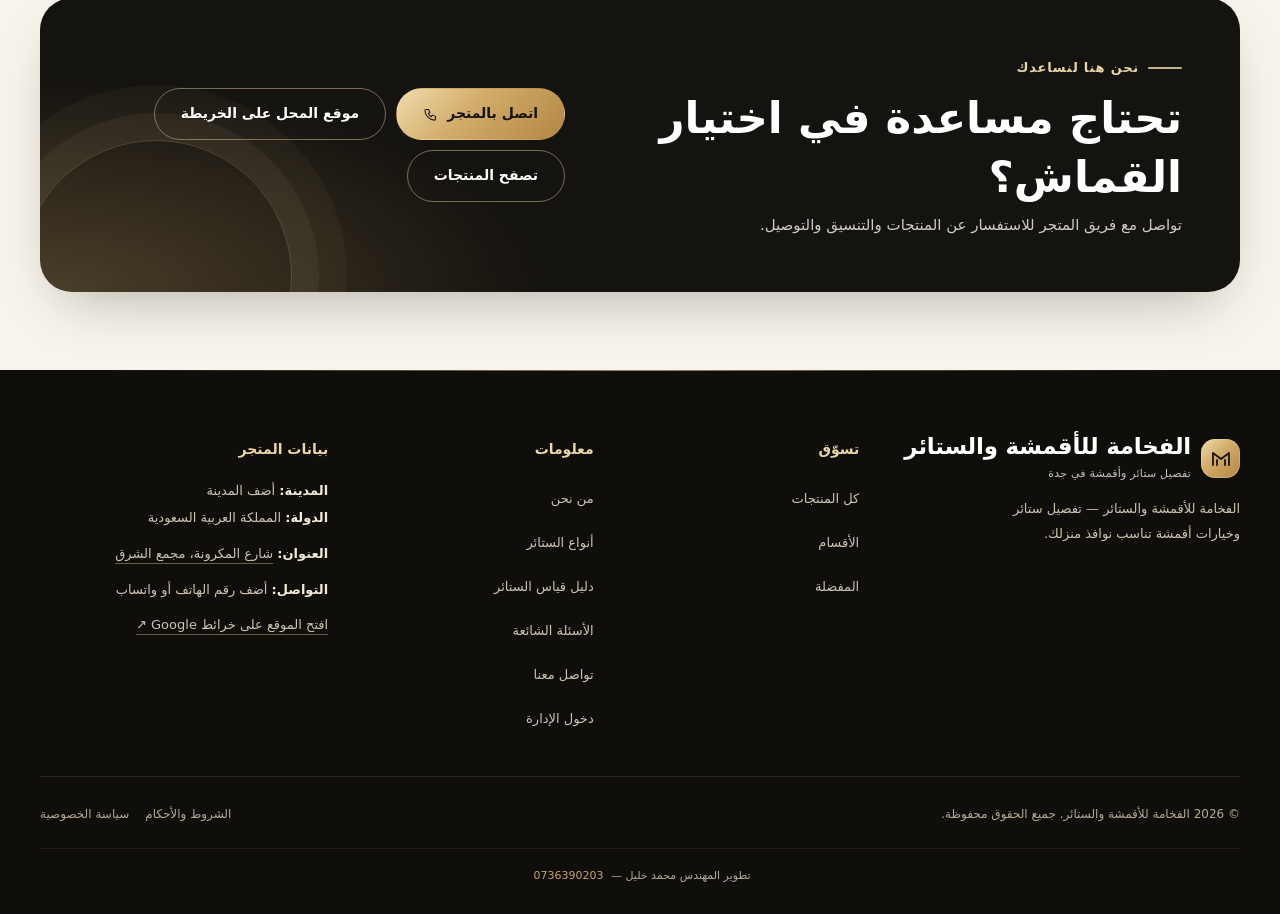
==== commit f93ebf4c: "Remove the demo notice from the public storefront" ====
--- a/index.html
+++ b/index.html
@@ -760,10 +760,6 @@
   <a class="skip-link" href="#main">تخطي إلى المحتوى الرئيسي</a>
   <noscript><p class="noscript-note">السلة وإرسال الطلبات تحتاج إلى تفعيل JavaScript. يمكنك تصفّح <a href="/products">صفحة المنتجات</a> أو التواصل مع المتجر هاتفيًا.</p></noscript>
   <aside class="top-notices" aria-label="معلومات المتجر">
-  <div class="demo-ribbon" id="demoRibbon" role="note">
-    <span><i class="demo-dot" aria-hidden="true"></i>نسخة تجريبية — المنتجات والأسعار أمثلة؛ راجع معلومات المتجر قبل الإطلاق</span>
-    <a href="/admin/#settings" rel="nofollow">جهّز متجرك للنشر</a>
-  </div>
   <div class="announcement">
     <div class="container announcement-inner">
       <p id="announcementText">الفخامة للأقمشة والستائر — شارع المكرونة، مجمع الشرق، جدة.</p>
@@ -1262,7 +1258,6 @@
   if(STORE.city)setText('#contactCopy',`نخدم عملاءنا في ${STORE.city}. تواصل للاستفسار عن الأقمشة والستائر والتفصيل حسب المقاس.`);
   if(STORE.hero_title)setText('#heroTitle',STORE.hero_title);if(STORE.hero_copy)setText('#heroCopy',STORE.hero_copy);
   // Title, description, canonical, Open Graph and JSON-LD are written by the server so crawlers and link previews see them.
-  const ribbon=$('#demoRibbon');if(ribbon)ribbon.hidden=Boolean(STORE.site_ready);
 }
 async function fetchJson(url,ms=15000){
   const ctrl=new AbortController(),timer=setTimeout(()=>ctrl.abort(),ms);
